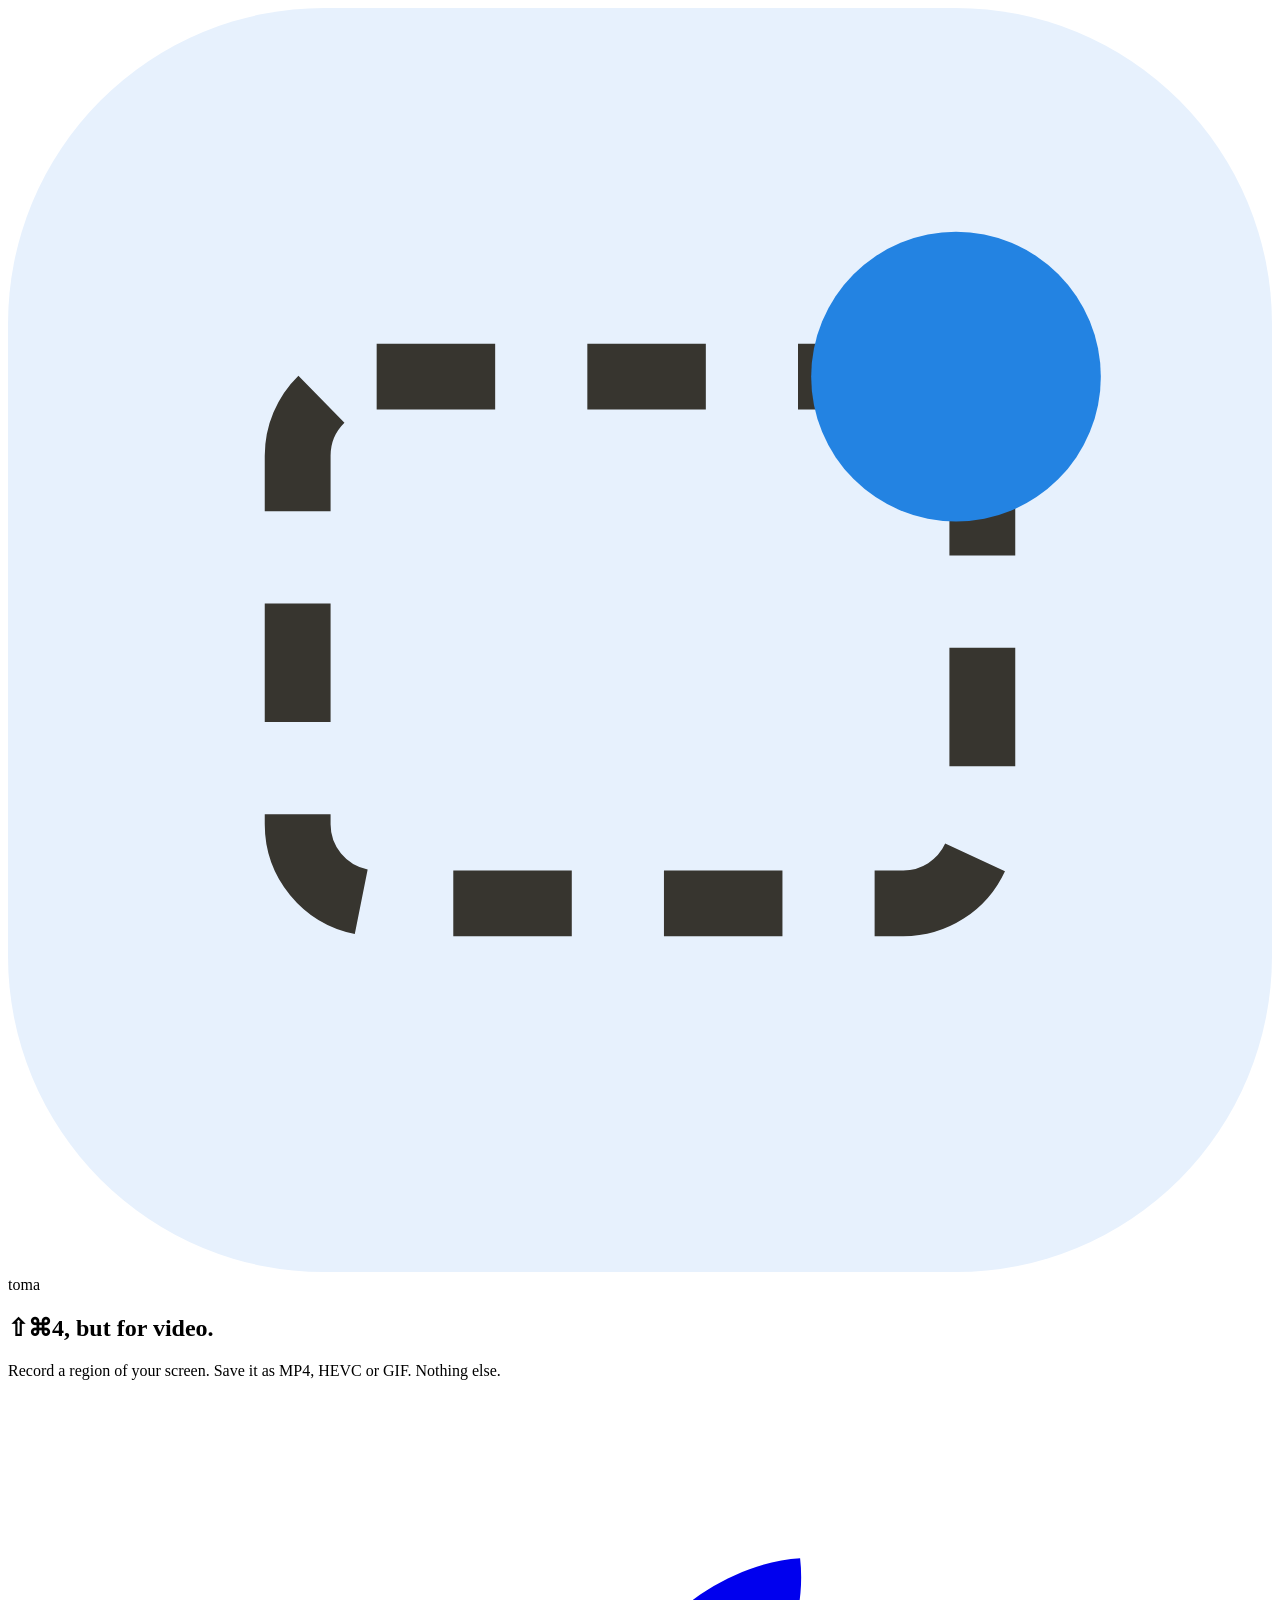
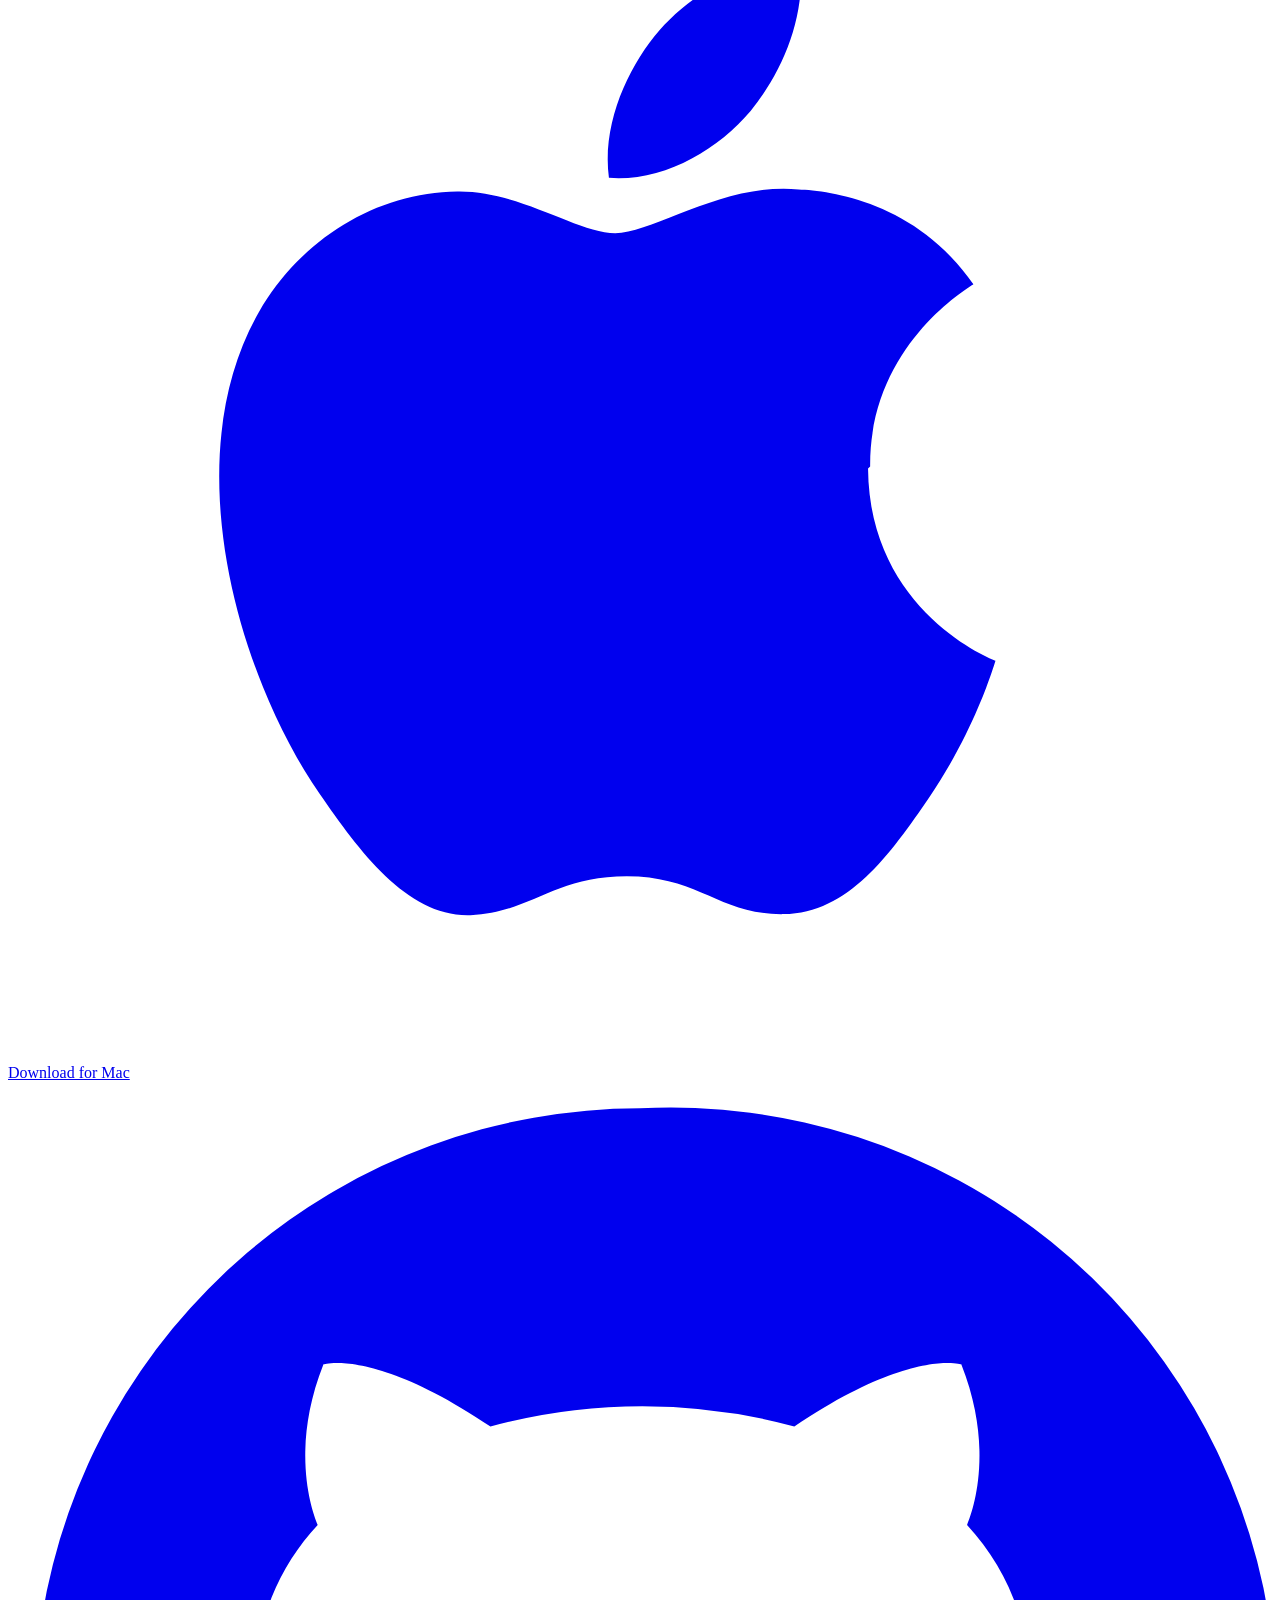
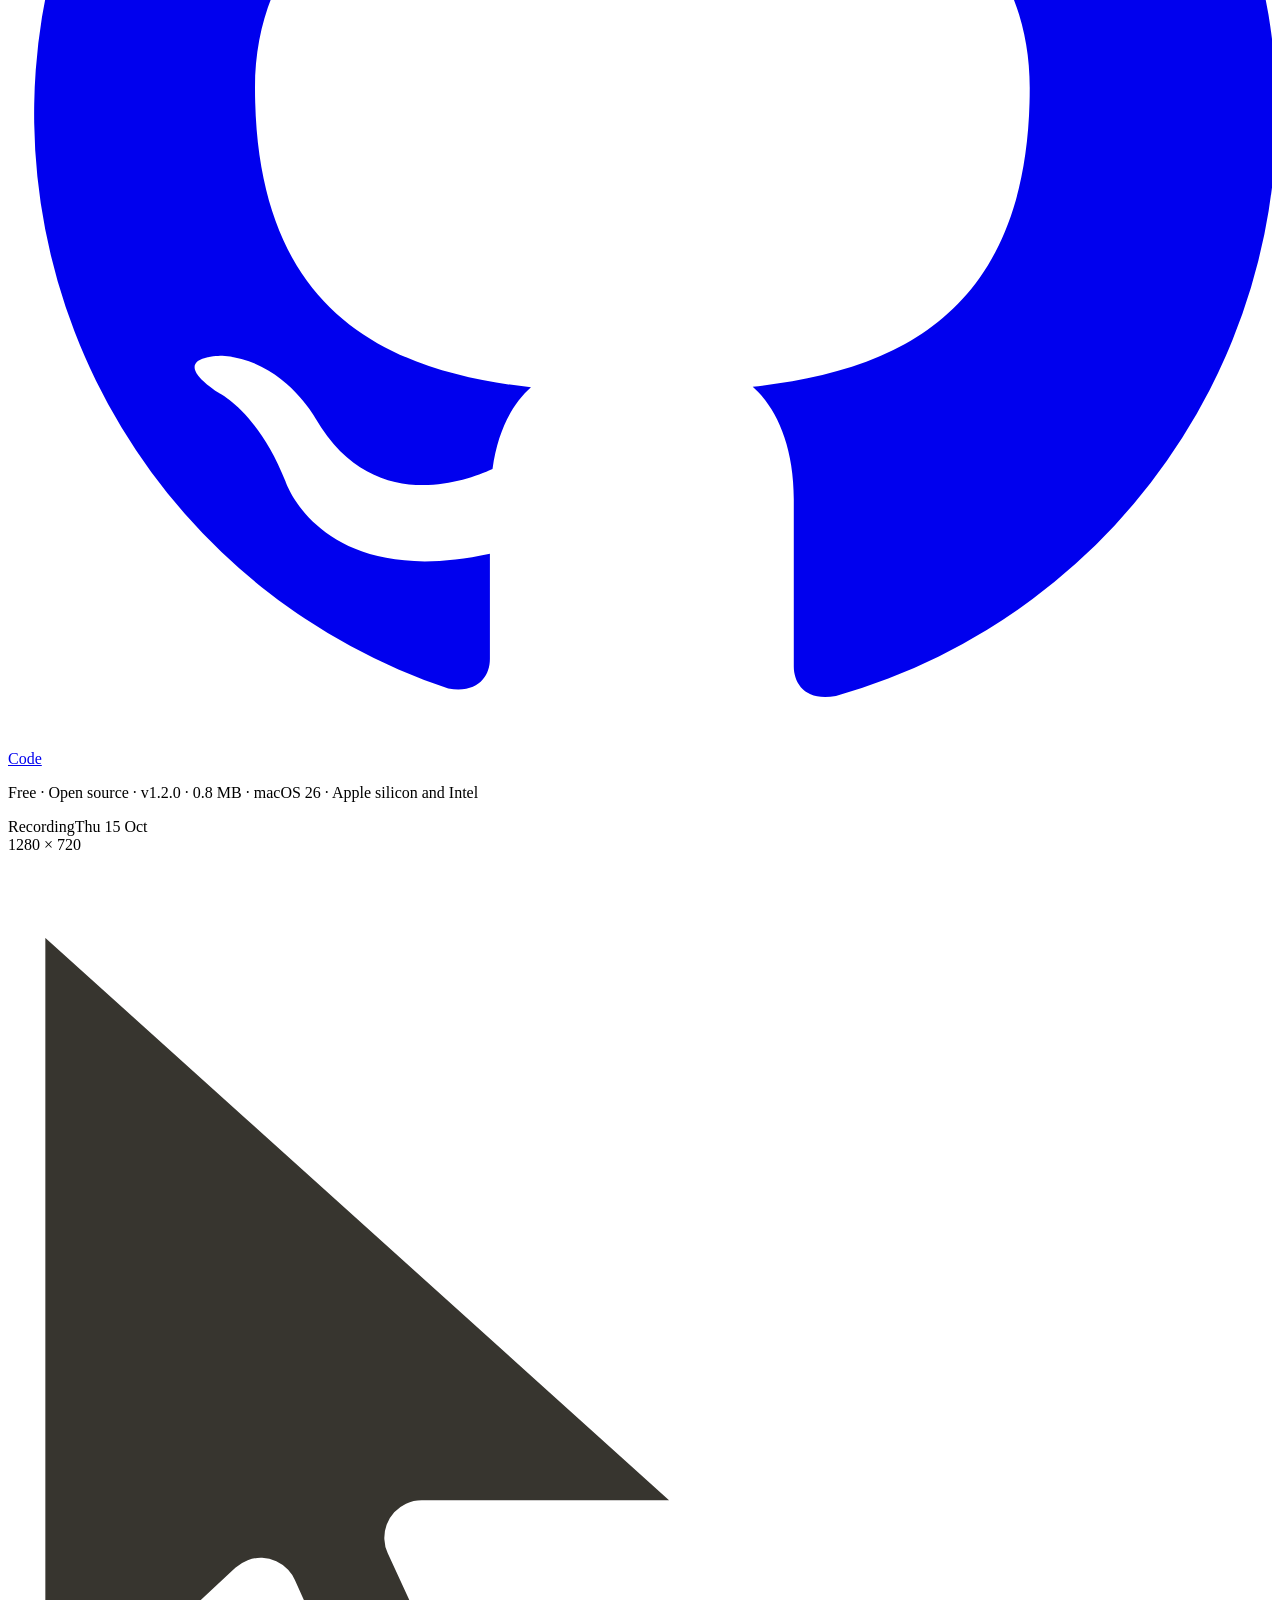
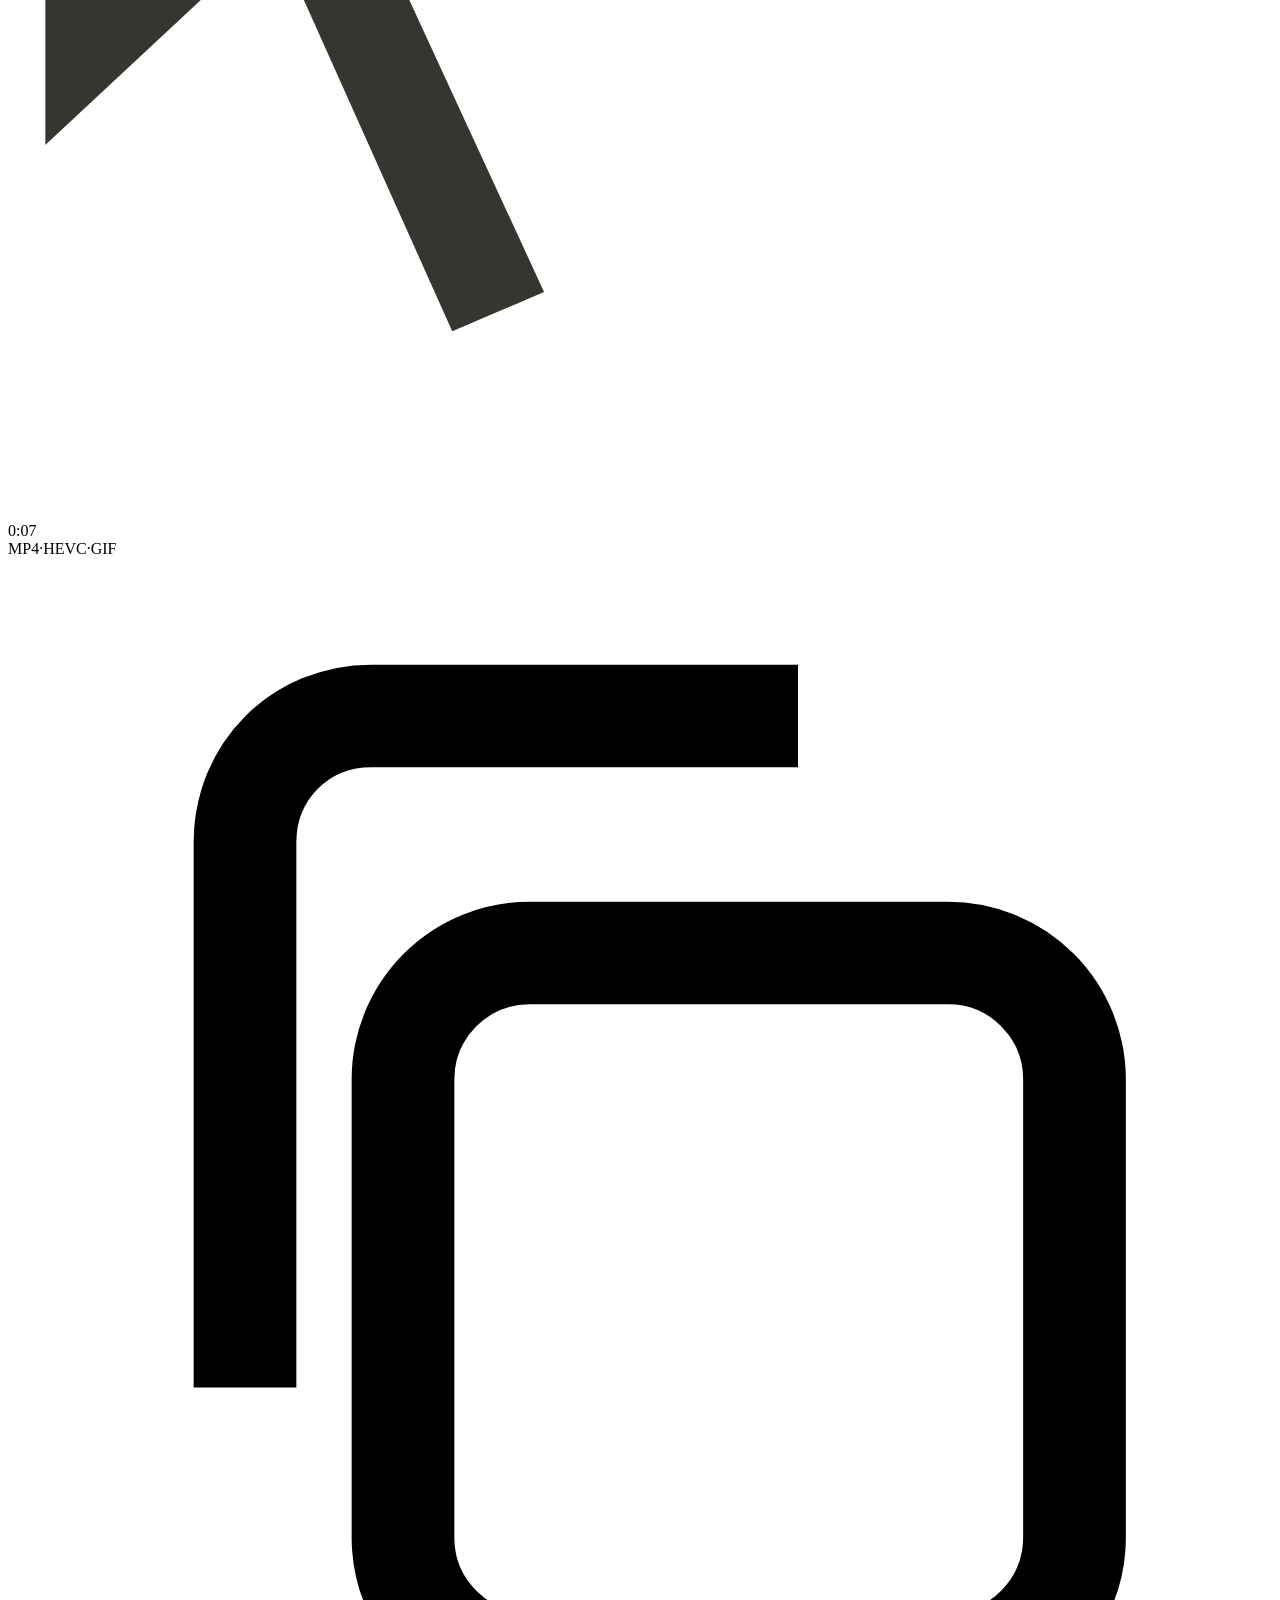
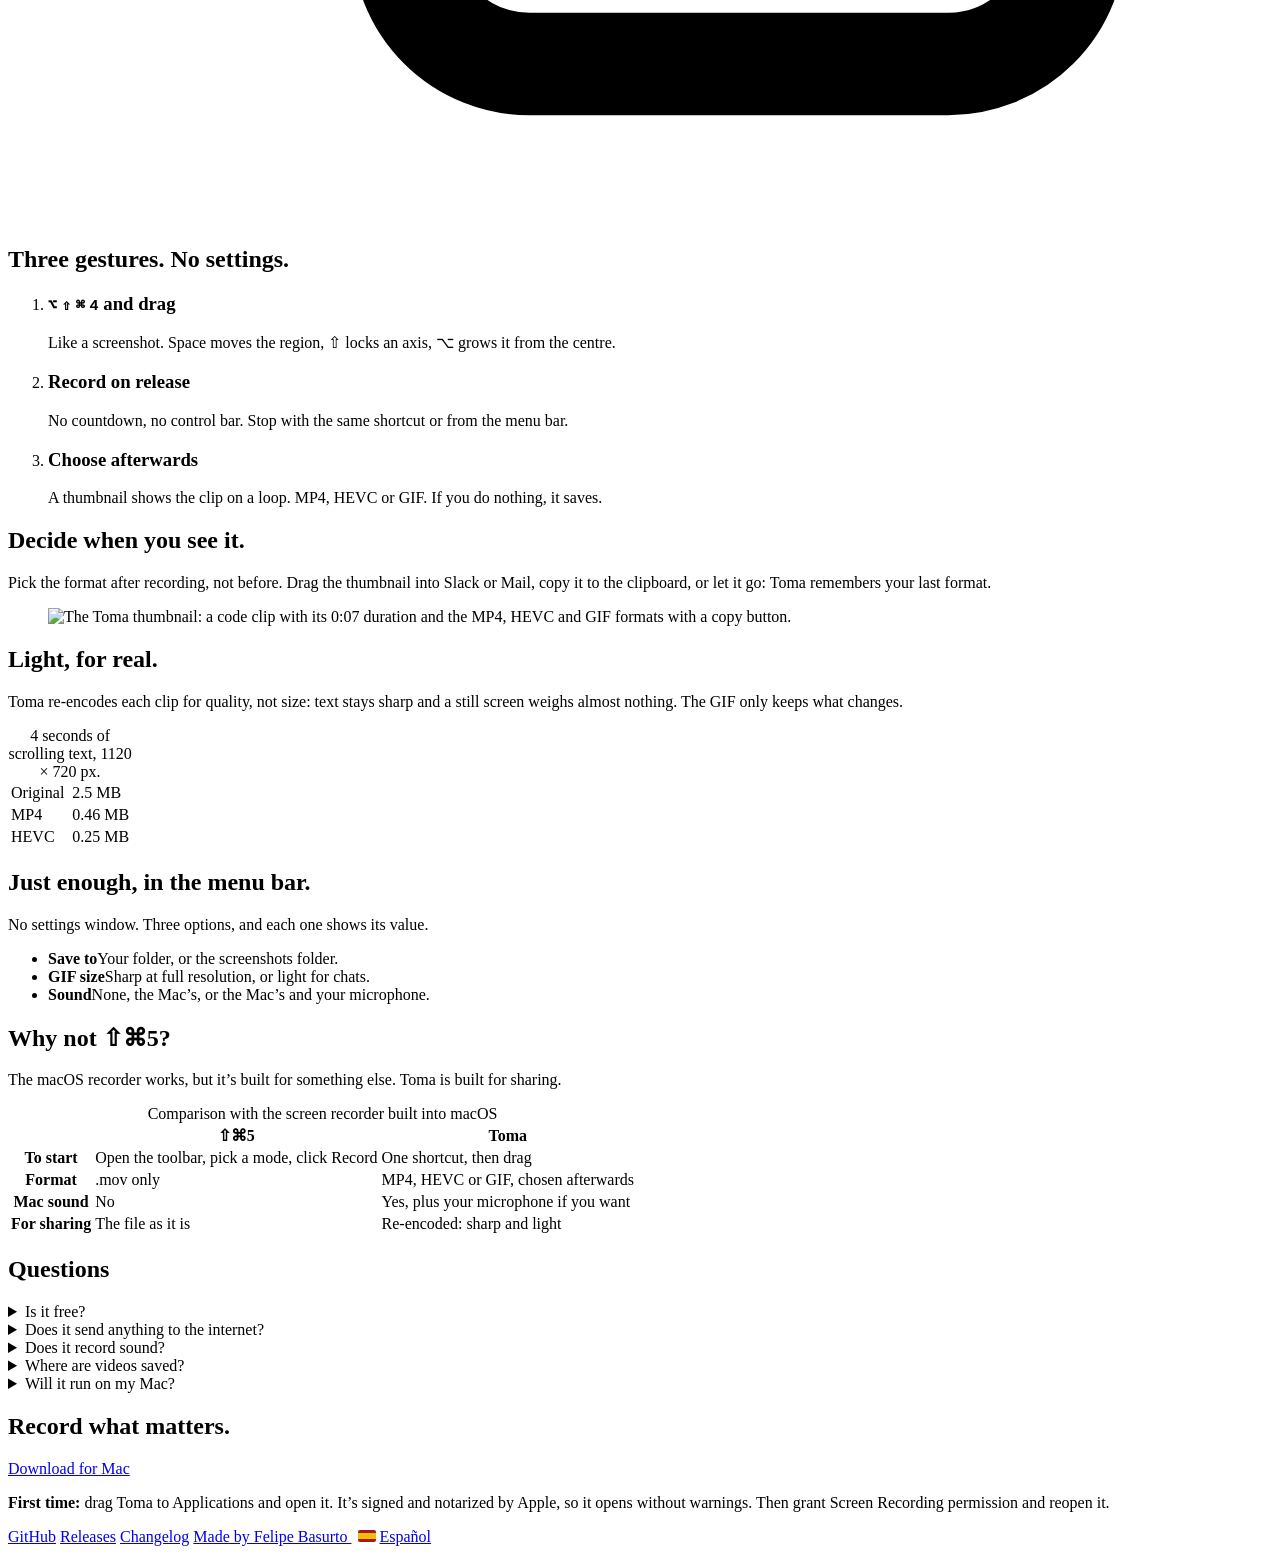
==== landing/en/index.html @ 368b7bf4 "Landing: robots.txt, sitemap, llms.txt and noindex on pages.dev robots.txt allows every crawler and " ====
<!doctype html>
<html lang="en">
<head>
<meta charset="utf-8">
<meta name="viewport" content="width=device-width, initial-scale=1, viewport-fit=cover">
<meta name="color-scheme" content="light dark">
<title>Toma — ⇧⌘4, but for video</title>
<meta name="description" content="Record a region of your Mac screen and save it as MP4, HEVC or GIF. Free and open source.">
<link rel="canonical" href="https://toma.felipebasurto.com/en/">
<link rel="alternate" hreflang="en" href="https://toma.felipebasurto.com/en/">
<link rel="alternate" hreflang="es" href="https://toma.felipebasurto.com/es/">
<link rel="alternate" hreflang="x-default" href="https://toma.felipebasurto.com/">

<meta property="og:type" content="website">
<meta property="og:site_name" content="Toma">
<meta property="og:locale" content="en_US">
<meta property="og:locale:alternate" content="es_ES">
<meta property="og:url" content="https://toma.felipebasurto.com/en/">
<meta property="og:title" content="Toma — ⇧⌘4, but for video">
<meta property="og:description" content="Record a region of your Mac screen and save it as MP4, HEVC or GIF.">
<meta property="og:image" content="https://toma.felipebasurto.com/og-en.png">
<meta property="og:image:width" content="1200">
<meta property="og:image:height" content="630">
<meta property="og:image:alt" content="Toma: ⇧⌘4, but for video. Record a region of your Mac screen.">

<meta name="twitter:card" content="summary_large_image">
<meta name="twitter:title" content="Toma — ⇧⌘4, but for video">
<meta name="twitter:description" content="Record a region of your Mac screen and save it as MP4, HEVC or GIF.">
<meta name="twitter:image" content="https://toma.felipebasurto.com/og-en.png">

<link rel="icon" href="/favicon.svg" type="image/svg+xml">
<link rel="icon" href="/favicon-32.png" type="image/png" sizes="32x32">
<link rel="icon" href="/favicon.ico" sizes="48x48">
<link rel="apple-touch-icon" href="/apple-touch-icon.png">
<link rel="preconnect" href="https://fonts.googleapis.com">
<link rel="preconnect" href="https://fonts.gstatic.com" crossorigin>
<link rel="stylesheet" href="https://fonts.googleapis.com/css2?family=Montserrat:wght@700;800&family=Inter:wght@400;500;600&display=swap">
<link rel="stylesheet" href="/styles.css">
<script>document.documentElement.className='js'</script>
<script type="application/ld+json">
[
 {
  "@context": "https://schema.org",
  "@type": "SoftwareApplication",
  "name": "Toma",
  "url": "https://toma.felipebasurto.com/en/",
  "description": "Record a region of your Mac screen and save it as MP4, HEVC or GIF.",
  "applicationCategory": "MultimediaApplication",
  "operatingSystem": "macOS 26",
  "softwareVersion": "1.2.0",
  "fileSize": "0.8 MB",
  "downloadUrl": "https://github.com/felipebasurto/toma/releases/latest/download/Toma.dmg",
  "license": "https://opensource.org/licenses/MIT",
 "screenshot": "https://toma.felipebasurto.com/tarjeta.png",
 "sameAs": ["https://github.com/felipebasurto/toma"],
  "offers": {
   "@type": "Offer",
   "price": "0",
   "priceCurrency": "USD"
  },
  "author": {
   "@type": "Person",
   "name": "Felipe Basurto",
   "url": "https://felipebasurto.com"
  },
  "inLanguage": "en"
 },
 {
  "@context": "https://schema.org",
  "@type": "FAQPage",
  "inLanguage": "en",
  "mainEntity": [
   {
    "@type": "Question",
    "name": "Is it free?",
    "acceptedAnswer": {
     "@type": "Answer",
     "text": "Yes. It’s open source under the MIT licence, with no account, no subscription and no paid tier."
    }
   },
   {
    "@type": "Question",
    "name": "Does it send anything to the internet?",
    "acceptedAnswer": {
     "@type": "Answer",
     "text": "No. Everything happens on your Mac: Toma never connects to the internet and has no analytics. Clipboard copies are deleted after a day."
    }
   },
   {
    "@type": "Question",
    "name": "Does it record sound?",
    "acceptedAnswer": {
     "@type": "Answer",
     "text": "If you want. In the menu bar you choose no sound, the Mac’s sound, or the Mac’s sound and your microphone."
    }
   },
   {
    "@type": "Question",
    "name": "Where are videos saved?",
    "acceptedAnswer": {
     "@type": "Answer",
     "text": "By default, in the same folder as your screenshots. You can pick another one from the menu bar."
    }
   },
   {
    "@type": "Question",
    "name": "Will it run on my Mac?",
    "acceptedAnswer": {
     "@type": "Answer",
     "text": "You need macOS 26 or later. It’s universal, running on Apple silicon and Intel, and weighs less than 1 MB."
    }
   }
  ]
 }
]
</script>
</head>
<body>

<main class="wrap">

  <section class="hero">
    <div class="lockup">
      <svg viewBox="0 0 48 48" aria-hidden="true" focusable="false">
        <rect width="48" height="48" rx="12" fill="#E7F1FD"/>
        <rect x="11" y="14" width="26" height="20" rx="3" fill="none" stroke="#37352F" stroke-width="2.5" stroke-dasharray="4.5 3.5"/>
        <circle cx="36" cy="14" r="5.5" fill="#2383E2"/>
      </svg>
      <span class="name">toma</span>
    </div>

    <h1><span class="keys">⇧⌘4</span>, but for video.</h1>
    <p class="lede">Record a region of your screen. Save it as MP4, HEVC or GIF. Nothing else.</p>

    <div class="actions">
      <a class="btn primary" href="/download?lang=en&amp;from=hero">
        <svg viewBox="0 0 24 24" fill="currentColor" aria-hidden="true" focusable="false"><path d="M16.37 12.73c-.02-2.3 1.88-3.4 1.96-3.46-1.07-1.56-2.73-1.78-3.32-1.8-1.41-.14-2.76.83-3.48.83-.72 0-1.82-.81-3-.79-1.54.02-2.96.9-3.76 2.28-1.6 2.78-.41 6.9 1.15 9.16.76 1.1 1.67 2.34 2.86 2.3 1.15-.05 1.58-.74 2.97-.74 1.38 0 1.77.74 2.98.72 1.23-.02 2.01-1.12 2.77-2.23.87-1.28 1.23-2.52 1.25-2.58-.03-.01-2.4-.92-2.42-3.65zM14.1 5.98c.63-.77 1.06-1.83.94-2.9-.91.04-2.02.61-2.67 1.37-.58.67-1.1 1.76-.96 2.8 1.02.08 2.06-.52 2.69-1.27z"/></svg>
        Download for Mac
      </a>
      <a class="btn secondary" href="https://github.com/felipebasurto/toma">
        <svg viewBox="0 0 24 24" fill="currentColor" aria-hidden="true" focusable="false"><path d="M12 .5a11.5 11.5 0 0 0-3.64 22.41c.58.1.79-.25.79-.56v-2c-3.2.7-3.88-1.37-3.88-1.37-.52-1.33-1.28-1.69-1.28-1.69-1.05-.71.08-.7.08-.7 1.16.08 1.77 1.19 1.77 1.19 1.03 1.77 2.7 1.26 3.36.96.1-.75.4-1.26.73-1.55-2.55-.29-5.24-1.28-5.24-5.69 0-1.26.45-2.29 1.19-3.09-.12-.29-.52-1.46.11-3.05 0 0 .97-.31 3.17 1.18a11 11 0 0 1 5.77 0c2.2-1.49 3.17-1.18 3.17-1.18.63 1.59.23 2.76.11 3.05.74.8 1.19 1.83 1.19 3.09 0 4.42-2.7 5.39-5.26 5.68.41.36.78 1.06.78 2.14v3.17c0 .31.21.67.8.56A11.5 11.5 0 0 0 12 .5z"/></svg>
        Code
        <span class="stars" data-stars hidden><span aria-hidden="true">★</span> <span data-count></span><span class="sr"> stars on GitHub</span></span>
      </a>
    </div>
    <p class="meta">Free · Open source · <span data-version>v1.2.0</span> · <span data-size>0.8 MB</span> · macOS 26 · Apple silicon and Intel</p>

    <div class="stage" aria-label="Animation: a region is drawn and recorded, then a thumbnail appears with MP4, HEVC and GIF" role="img">
      <div class="bar"><span class="timer">Recording</span><span>Thu 15 Oct</span></div>
      <div class="doc"><i></i><i></i><i></i><i></i><i></i><i></i></div>
      <div class="chart"><b style="height:38%"></b><b style="height:62%"></b><b style="height:48%"></b><b style="height:92%"></b><b style="height:70%"></b></div>
      <div class="region"><span class="size">1280 × 720</span></div>
      <div class="pointer" aria-hidden="true">
        <svg viewBox="0 0 22 22"><path d="M0 0L0 17L4.4 12.9L7.4 19.6L10.2 18.4L7.2 11.9L13.2 11.9Z" fill="#37352F" stroke="#fff" stroke-width="1.3" stroke-linejoin="round"/></svg>
      </div>
      <div class="card">
        <div class="thumb"><b style="height:38%"></b><b style="height:62%"></b><b style="height:48%"></b><b style="height:92%"></b><b style="height:70%"></b><span class="dur">0:07</span></div>
        <div class="formats"><span class="on">MP4</span><span class="dot">·</span><span>HEVC</span><span class="dot">·</span><span>GIF</span>
          <svg viewBox="0 0 16 16" fill="none" stroke="currentColor" stroke-width="1.3" aria-hidden="true" focusable="false"><rect x="5" y="5" width="8.5" height="9" rx="1.6"/><path d="M3 10.5V3.6C3 2.7 3.7 2 4.6 2H10"/></svg>
        </div>
      </div>
    </div>
  </section>

  <section class="how reveal" id="how">
    <h2>Three gestures. No settings.</h2>
    <ol class="steps">
      <li>
        <h3><kbd>⌥</kbd> <kbd>⇧</kbd> <kbd>⌘</kbd> <kbd>4</kbd> and drag</h3>
        <p>Like a screenshot. Space moves the region, ⇧ locks an axis, ⌥ grows it from the centre.</p>
      </li>
      <li>
        <h3>Record on release</h3>
        <p>No countdown, no control bar. Stop with the same shortcut or from the menu bar.</p>
      </li>
      <li>
        <h3>Choose afterwards</h3>
        <p>A thumbnail shows the clip on a loop. MP4, HEVC or GIF. If you do nothing, it saves.</p>
      </li>
    </ol>
  </section>

  <section class="block reveal">
    <div>
      <h2>Decide when you see it.</h2>
      <p>Pick the format after recording, not before. Drag the thumbnail into Slack or Mail, copy it to the clipboard, or let it go: Toma remembers your last format.</p>
    </div>
    <figure class="shot">
      <img src="/tarjeta.png" width="504" height="386" alt="The Toma thumbnail: a code clip with its 0:07 duration and the MP4, HEVC and GIF formats with a copy button.">
    </figure>
  </section>

  <section class="block reveal">
    <div>
      <h2>Light, for real.</h2>
      <p>Toma re-encodes each clip for quality, not size: text stays sharp and a still screen weighs almost nothing. The GIF only keeps what changes.</p>
    </div>
    <table class="weights">
      <tbody>
        <tr><td>Original</td><td><span class="meter base" style="width:100%"></span></td><td>2.5 MB</td></tr>
        <tr><td>MP4</td><td><span class="meter" style="width:18%"></span></td><td>0.46 MB</td></tr>
        <tr><td>HEVC</td><td><span class="meter" style="width:9.6%"></span></td><td>0.25 MB</td></tr>
      </tbody>
      <caption>4 seconds of scrolling text, 1120 × 720 px.</caption>
    </table>
  </section>

  <section class="block reveal">
    <div>
      <h2>Just enough, in the menu bar.</h2>
      <p>No settings window. Three options, and each one shows its value.</p>
    </div>
    <ul class="options">
      <li><b>Save to</b><span>Your folder, or the screenshots folder.</span></li>
      <li><b>GIF size</b><span>Sharp at full resolution, or light for chats.</span></li>
      <li><b>Sound</b><span>None, the Mac’s, or the Mac’s and your microphone.</span></li>
    </ul>
  </section>

  <section class="block reveal">
    <div>
      <h2>Why not ⇧⌘5?</h2>
      <p>The macOS recorder works, but it’s built for something else. Toma is built for sharing.</p>
    </div>
    <table class="compare">
      <caption>Comparison with the screen recorder built into macOS</caption>
      <thead><tr><td></td><th scope="col">⇧⌘5</th><th scope="col">Toma</th></tr></thead>
      <tbody>
        <tr><th scope="row">To start</th><td>Open the toolbar, pick a mode, click Record</td><td>One shortcut, then drag</td></tr>
        <tr><th scope="row">Format</th><td>.mov only</td><td>MP4, HEVC or GIF, chosen afterwards</td></tr>
        <tr><th scope="row">Mac sound</th><td>No</td><td>Yes, plus your microphone if you want</td></tr>
        <tr><th scope="row">For sharing</th><td>The file as it is</td><td>Re-encoded: sharp and light</td></tr>
      </tbody>
    </table>
  </section>

  <section class="faq reveal" id="faq">
    <h2>Questions</h2>
    <div class="qa">
      <details>
        <summary>Is it free?</summary>
        <p>Yes. It’s open source under the MIT licence, with no account, no subscription and no paid tier.</p>
      </details>
      <details>
        <summary>Does it send anything to the internet?</summary>
        <p>No. Everything happens on your Mac: Toma never connects to the internet and has no analytics. Clipboard copies are deleted after a day.</p>
      </details>
      <details>
        <summary>Does it record sound?</summary>
        <p>If you want. In the menu bar you choose no sound, the Mac’s sound, or the Mac’s sound and your microphone.</p>
      </details>
      <details>
        <summary>Where are videos saved?</summary>
        <p>By default, in the same folder as your screenshots. You can pick another one from the menu bar.</p>
      </details>
      <details>
        <summary>Will it run on my Mac?</summary>
        <p>You need macOS 26 or later. It’s universal, running on Apple silicon and Intel, and weighs less than 1 MB.</p>
      </details>
    </div>
  </section>

  <section class="close reveal">
    <h2>Record what matters.</h2>
    <div class="actions">
      <a class="btn primary" href="/download?lang=en&amp;from=close">Download for Mac</a>
    </div>
    <p class="note"><b>First time:</b> drag Toma to Applications and open it. It’s signed and notarized by Apple, so it opens without warnings. Then grant Screen Recording permission and reopen it.</p>
  </section>

</main>

<footer class="wrap">
  <nav class="foot" aria-label="Links">
    <a href="https://github.com/felipebasurto/toma">GitHub</a>
    <a href="https://github.com/felipebasurto/toma/releases">Releases</a>
    <a href="https://github.com/felipebasurto/toma/blob/main/CHANGELOG.md">Changelog</a>
    <a href="https://felipebasurto.com">Made by Felipe Basurto <svg role="img" aria-label="Spain" width="18" height="12" viewBox="0 0 3 2" style="margin-left:6px;border-radius:2px"><rect width="3" height="2" fill="#aa151b"/><rect y=".5" width="3" height="1" fill="#f1bf00"/></svg></a>
    <a href="/es/" hreflang="es" lang="es">Español</a>
  </nav>
</footer>

<script>
(function () {
  var items = document.querySelectorAll('.reveal');
  if (!('IntersectionObserver' in window)) {
    for (var i = 0; i < items.length; i++) items[i].classList.add('in');
    return;
  }
  var io = new IntersectionObserver(function (entries) {
    entries.forEach(function (e) {
      if (!e.isIntersecting) return;
      e.target.classList.add('in');
      io.unobserve(e.target);
    });
  }, { threshold: 0.15 });
  for (var j = 0; j < items.length; j++) io.observe(items[j]);
})();
</script>
<script>
(function () {
  var repo = 'https://api.github.com/repos/felipebasurto/toma';
  function get(url) { return fetch(url).then(function (r) { if (!r.ok) throw r; return r.json(); }); }
  get(repo + '/releases/latest').then(function (rel) {
    var dmg = (rel.assets || []).filter(function (a) { return a.name === 'Toma.dmg'; })[0];
    document.querySelectorAll('[data-version]').forEach(function (el) { el.textContent = rel.tag_name; });
    if (dmg) document.querySelectorAll('[data-size]').forEach(function (el) {
      el.textContent = (dmg.size / 1e6).toLocaleString('en', { maximumFractionDigits: 1 }) + ' MB';
    });
  }).catch(function () {});
  // Hidden until the count says something; "★ 0" would argue against downloading.
  get(repo).then(function (r) {
    if (r.stargazers_count < 10) return;
    document.querySelectorAll('[data-stars]').forEach(function (el) {
      el.querySelector('[data-count]').textContent = r.stargazers_count.toLocaleString('en');
      el.hidden = false;
    });
  }).catch(function () {});
})();
</script>
<script defer src="https://static.cloudflareinsights.com/beacon.min.js" data-cf-beacon='{"token": "5d165796903945e7b88d262434e278f4"}'></script>
</body>
</html>
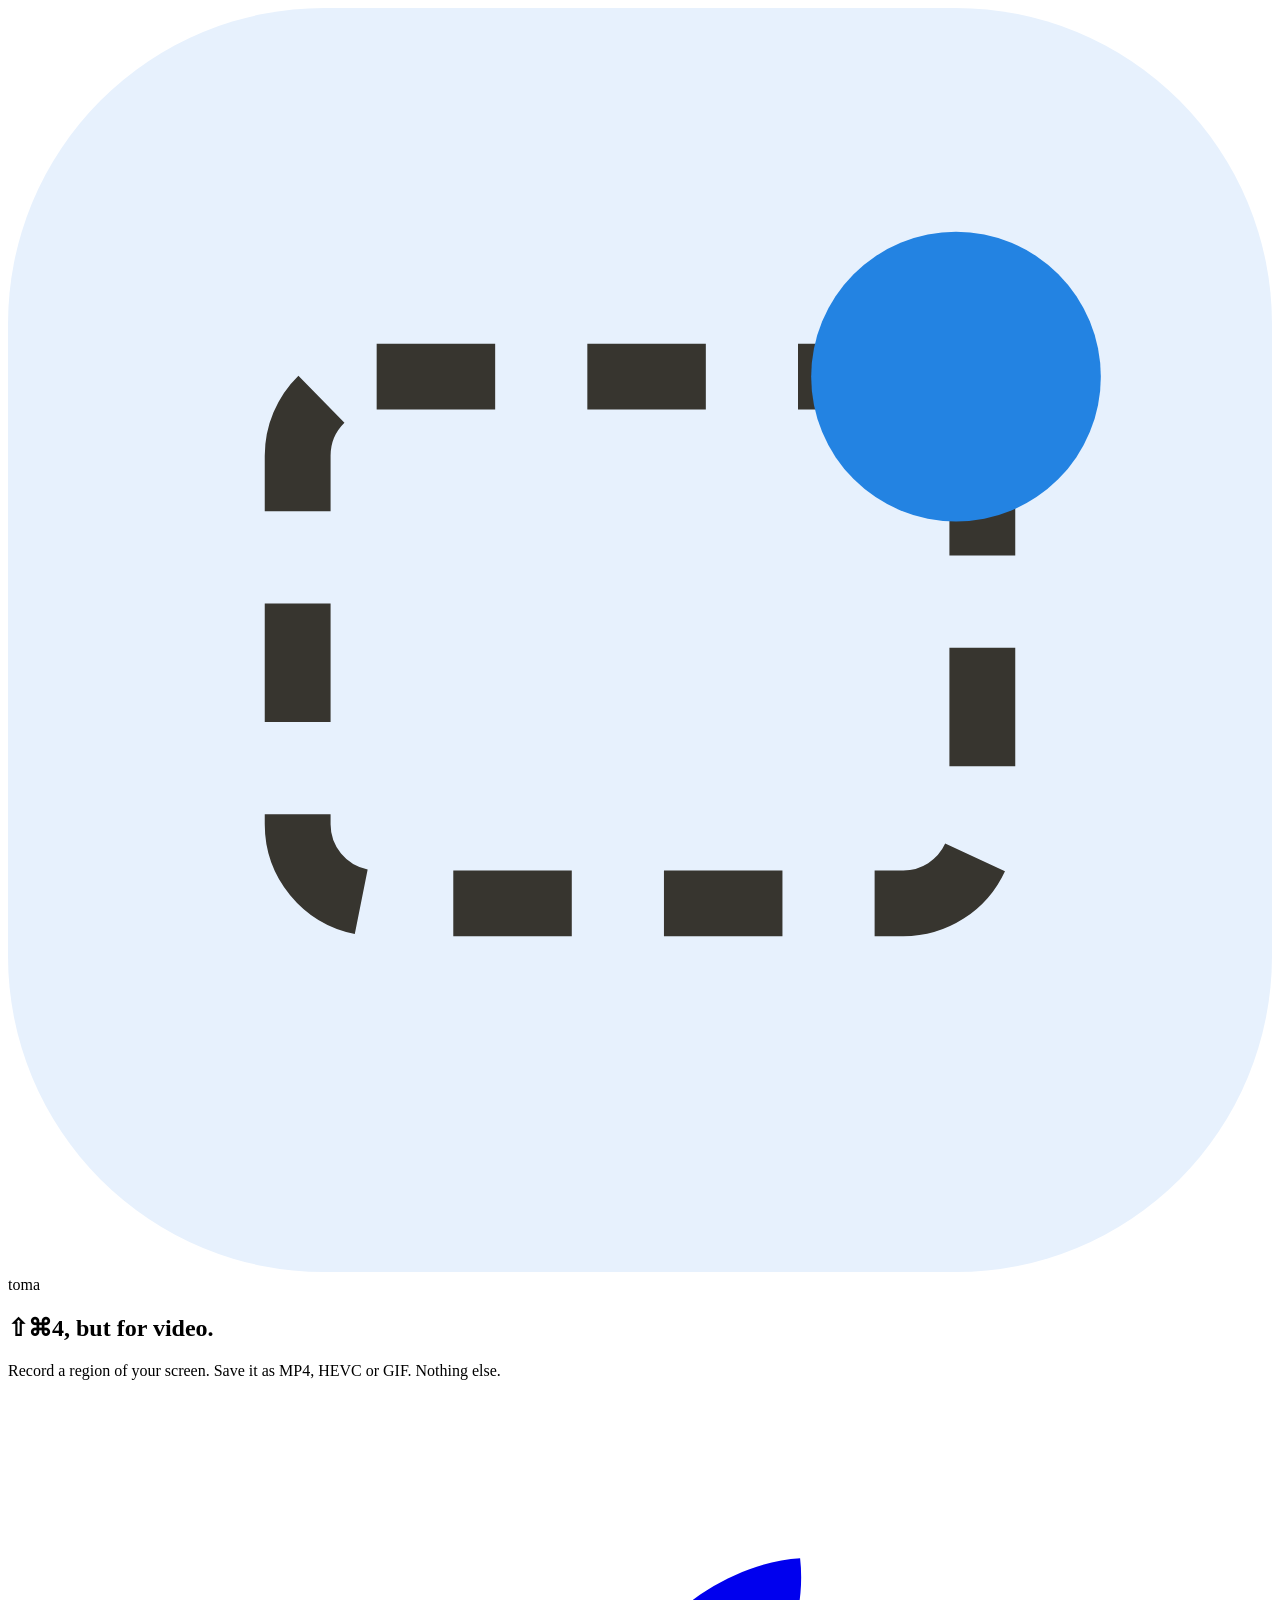
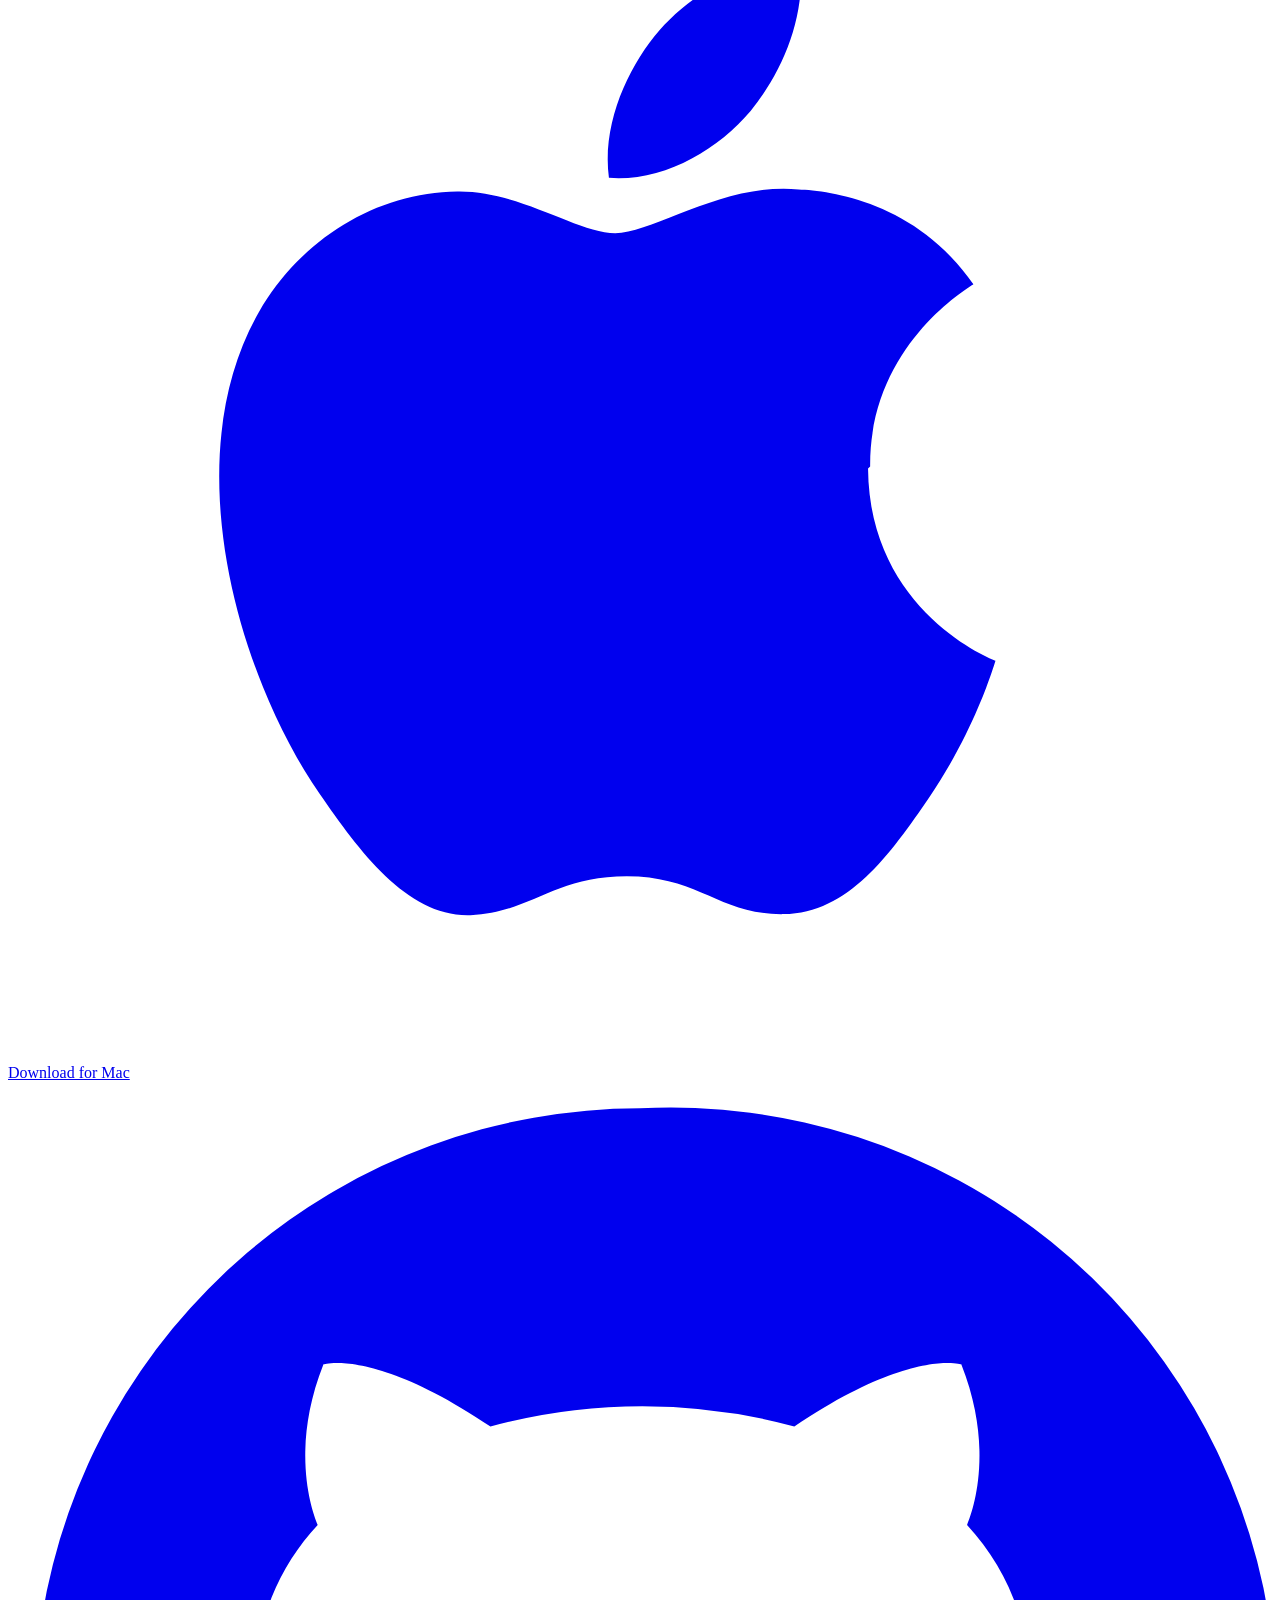
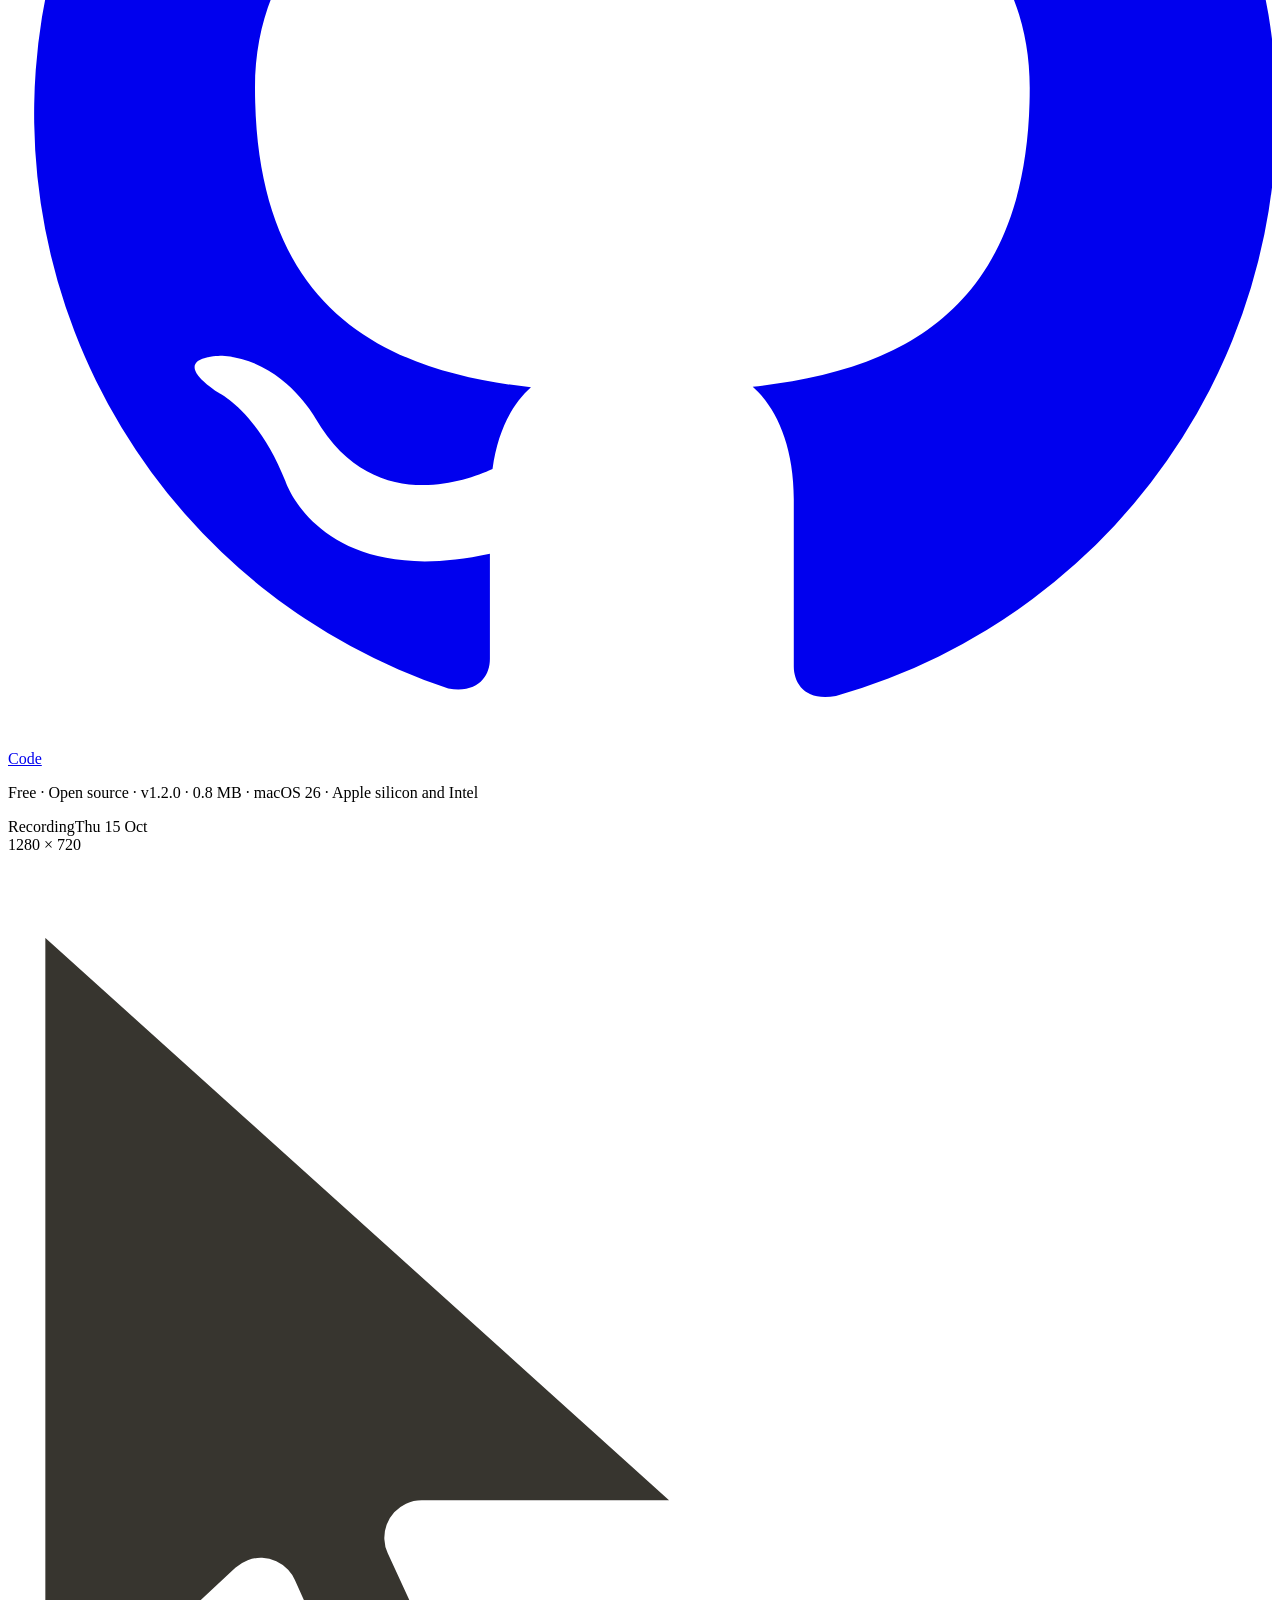
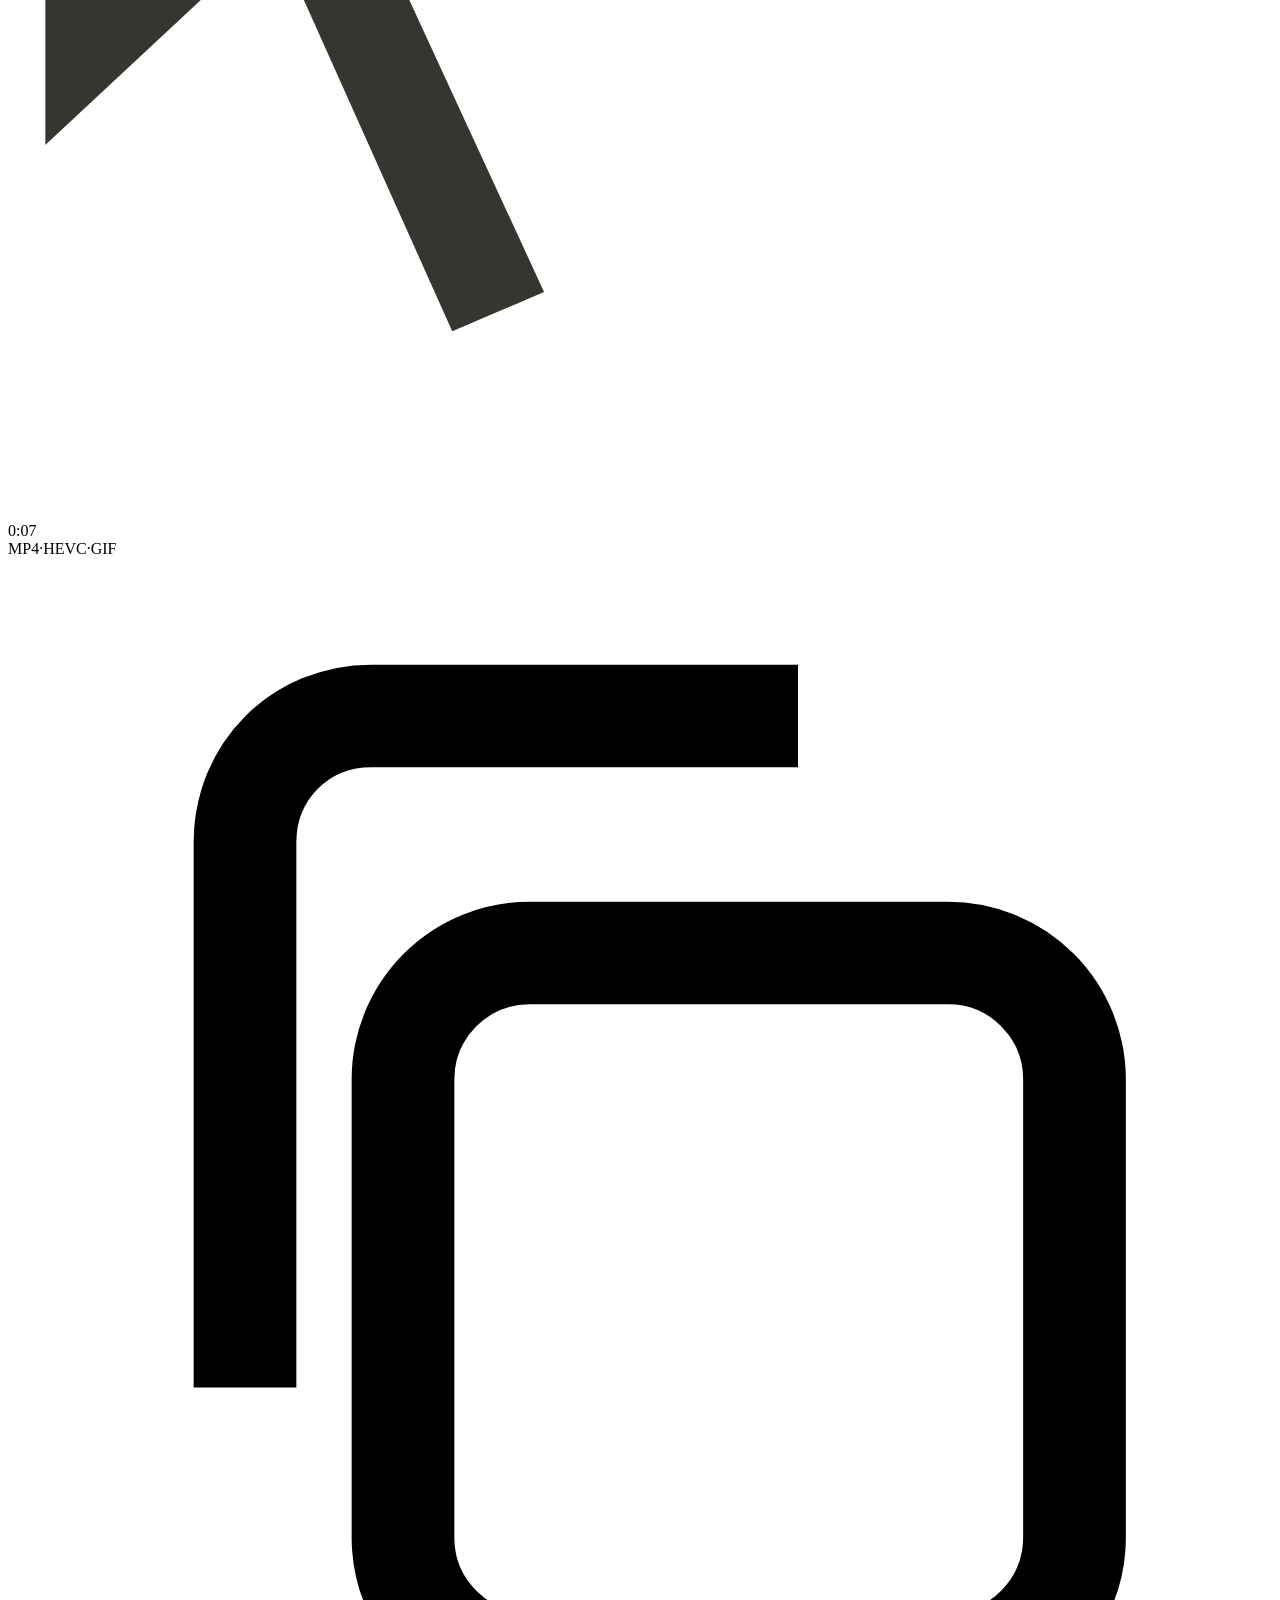
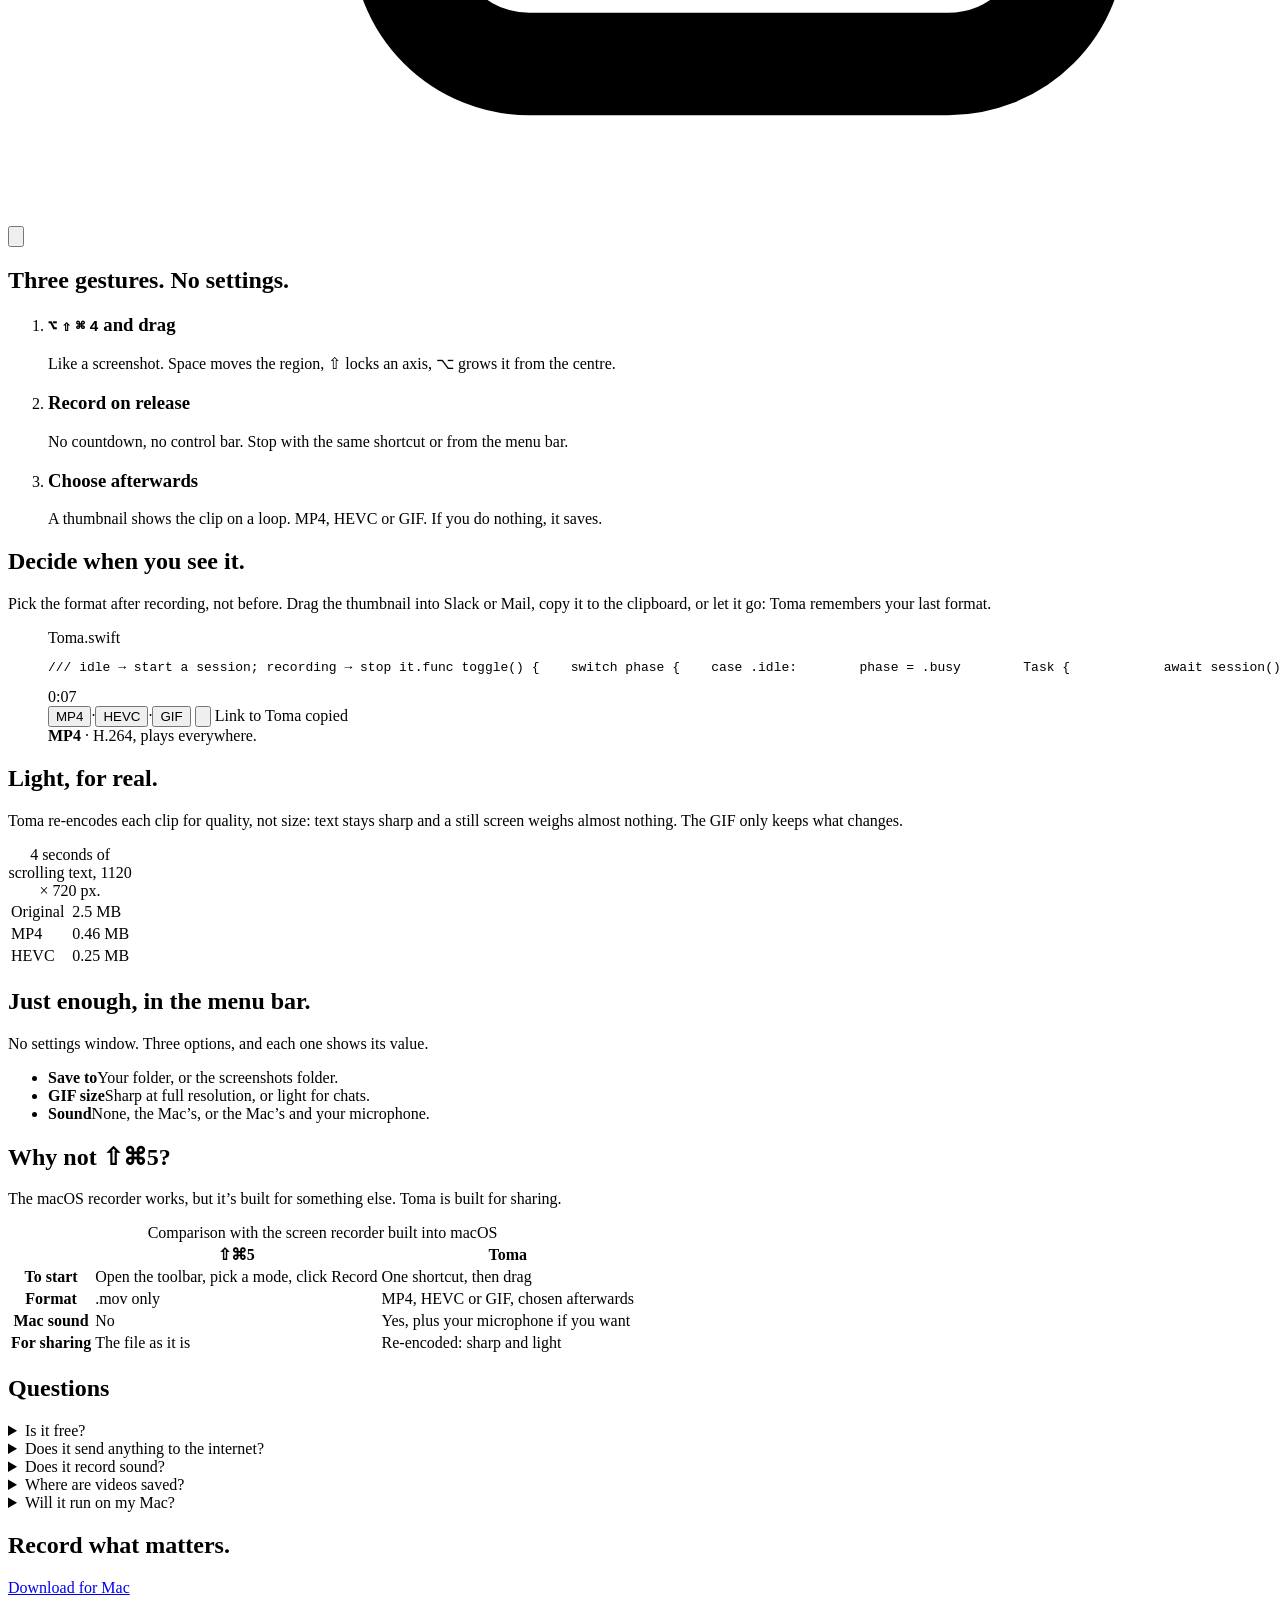
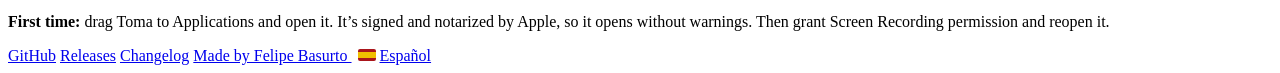
==== commit 9aef1211: "Landing: live result card, theme switch, steadier pills - The result card is HTML instead of a scree" ====
--- a/landing/en/index.html
+++ b/landing/en/index.html
@@ -35,8 +35,8 @@
 <link rel="preconnect" href="https://fonts.googleapis.com">
 <link rel="preconnect" href="https://fonts.gstatic.com" crossorigin>
 <link rel="stylesheet" href="https://fonts.googleapis.com/css2?family=Montserrat:wght@700;800&family=Inter:wght@400;500;600&display=swap">
-<link rel="stylesheet" href="/styles.css">
-<script>document.documentElement.className='js'</script>
+<link rel="stylesheet" href="/styles.css?v=d5dbfdbd">
+<script>document.documentElement.className='js';(function(){var t;try{t=localStorage.getItem('theme')}catch(e){}if(t!=='light'&&t!=='dark')t=matchMedia('(prefers-color-scheme: dark)').matches?'dark':'light';document.documentElement.setAttribute('data-theme',t)})()</script>
 <script type="application/ld+json">
 [
  {
@@ -160,6 +160,7 @@
         </div>
       </div>
     </div>
+    <button class="theme" type="button" data-theme-toggle data-to-dark="Switch to dark mode" data-to-light="Switch to light mode" aria-label="Switch to dark mode"><svg class="sun" viewBox="0 0 24 24" fill="none" stroke="currentColor" stroke-width="1.8" stroke-linecap="round" aria-hidden="true" focusable="false"><circle cx="12" cy="12" r="4.2"/><path d="M12 2.5v2.2M12 19.3v2.2M2.5 12h2.2M19.3 12h2.2M5.3 5.3l1.6 1.6M17.1 17.1l1.6 1.6M5.3 18.7l1.6-1.6M17.1 6.9l1.6-1.6"/></svg><svg class="moon" viewBox="0 0 24 24" fill="none" stroke="currentColor" stroke-width="1.8" stroke-linejoin="round" aria-hidden="true" focusable="false"><path d="M20 14.5A8 8 0 0 1 9.5 4a8 8 0 1 0 10.5 10.5z"/></svg></button>
   </section>
 
   <section class="how reveal" id="how">
@@ -185,8 +186,18 @@
       <h2>Decide when you see it.</h2>
       <p>Pick the format after recording, not before. Drag the thumbnail into Slack or Mail, copy it to the clipboard, or let it go: Toma remembers your last format.</p>
     </div>
-    <figure class="shot">
-      <img src="/tarjeta.png" width="504" height="386" alt="The Toma thumbnail: a code clip with its 0:07 duration and the MP4, HEVC and GIF formats with a copy button.">
+    <figure class="clip" aria-label="The Toma thumbnail: pick the clip’s format" data-clip>
+      <div class="editor">
+        <div class="title"><i></i><i></i><i></i>Toma.swift</div>
+        <pre aria-hidden="true"><span class="l"><span class="c">/// idle → start a session; recording → stop it.</span></span><span class="l"><span class="k">func</span> <span class="f">toggle</span>() {</span><span class="l">    <span class="k">switch</span> phase {</span><span class="l">    <span class="k">case</span> .idle:</span><span class="l">        phase = .busy</span><span class="l">        <span class="t">Task</span> {</span><span class="l">            <span class="k">await</span> session()</span><span class="l">            phase = .idle</span><span class="l">            <span class="k">if</span> againAfterSaving {</span><span class="l">                againAfterSaving = <span class="b">false</span></span><span class="l">                toggle()</span></pre>
+        <span class="dur">0:07</span>
+      </div>
+      <div class="pick">
+        <button type="button" aria-pressed="true" data-format="mp4" data-caption="<b>MP4</b> · H.264, plays everywhere.">MP4</button><span class="dot" aria-hidden="true">·</span><button type="button" aria-pressed="false" data-format="hevc" data-caption="<b>HEVC</b> · Half the size, ideal on Apple devices and modern browsers.">HEVC</button><span class="dot" aria-hidden="true">·</span><button type="button" aria-pressed="false" data-format="gif" data-caption="<b>GIF</b> · No player needed, for READMEs, chats and docs.">GIF</button>
+        <button type="button" class="copy" aria-label="Copy" data-copy><svg viewBox="0 0 16 16" fill="none" stroke="currentColor" stroke-width="1.3" aria-hidden="true" focusable="false"><rect x="5" y="5" width="8.5" height="9" rx="1.6"/><path d="M3 10.5V3.6C3 2.7 3.7 2 4.6 2H10"/></svg></button>
+        <span class="copied" role="status" data-copied>Link to Toma copied</span>
+      </div>
+      <figcaption aria-live="polite" data-caption-out><b>MP4</b> · H.264, plays everywhere.</figcaption>
     </figure>
   </section>
 
@@ -318,6 +329,51 @@
   }).catch(function () {});
 })();
 </script>
+<script>
+(function () {
+  var root = document.documentElement;
+  var toggle = document.querySelector('[data-theme-toggle]');
+  function label() {
+    var dark = root.getAttribute('data-theme') === 'dark';
+    toggle.setAttribute('aria-label', toggle.getAttribute(dark ? 'data-to-light' : 'data-to-dark'));
+  }
+  label();
+  toggle.addEventListener('click', function () {
+    var next = root.getAttribute('data-theme') === 'dark' ? 'light' : 'dark';
+    root.setAttribute('data-theme', next);
+    try { localStorage.setItem('theme', next); } catch (e) {}
+    label();
+  });
+  // Follow the system until the visitor picks a theme.
+  matchMedia('(prefers-color-scheme: dark)').addEventListener('change', function (e) {
+    var saved; try { saved = localStorage.getItem('theme'); } catch (err) {}
+    if (saved) return;
+    root.setAttribute('data-theme', e.matches ? 'dark' : 'light');
+    label();
+  });
+
+  var clip = document.querySelector('[data-clip]');
+  var out = clip.querySelector('[data-caption-out]');
+  var formats = clip.querySelectorAll('[data-format]');
+  formats.forEach(function (b) {
+    b.addEventListener('click', function () {
+      formats.forEach(function (o) { o.setAttribute('aria-pressed', String(o === b)); });
+      out.innerHTML = b.getAttribute('data-caption');
+    });
+  });
+  var tip = clip.querySelector('[data-copied]');
+  var timer;
+  clip.querySelector('[data-copy]').addEventListener('click', function () {
+    var done = function () {
+      tip.classList.add('on');
+      clearTimeout(timer);
+      timer = setTimeout(function () { tip.classList.remove('on'); }, 1600);
+    };
+    if (navigator.clipboard) navigator.clipboard.writeText(location.origin + location.pathname).then(done, done);
+    else done();
+  });
+})();
+</script>
 <script defer src="https://static.cloudflareinsights.com/beacon.min.js" data-cf-beacon='{"token": "5d165796903945e7b88d262434e278f4"}'></script>
 </body>
 </html>
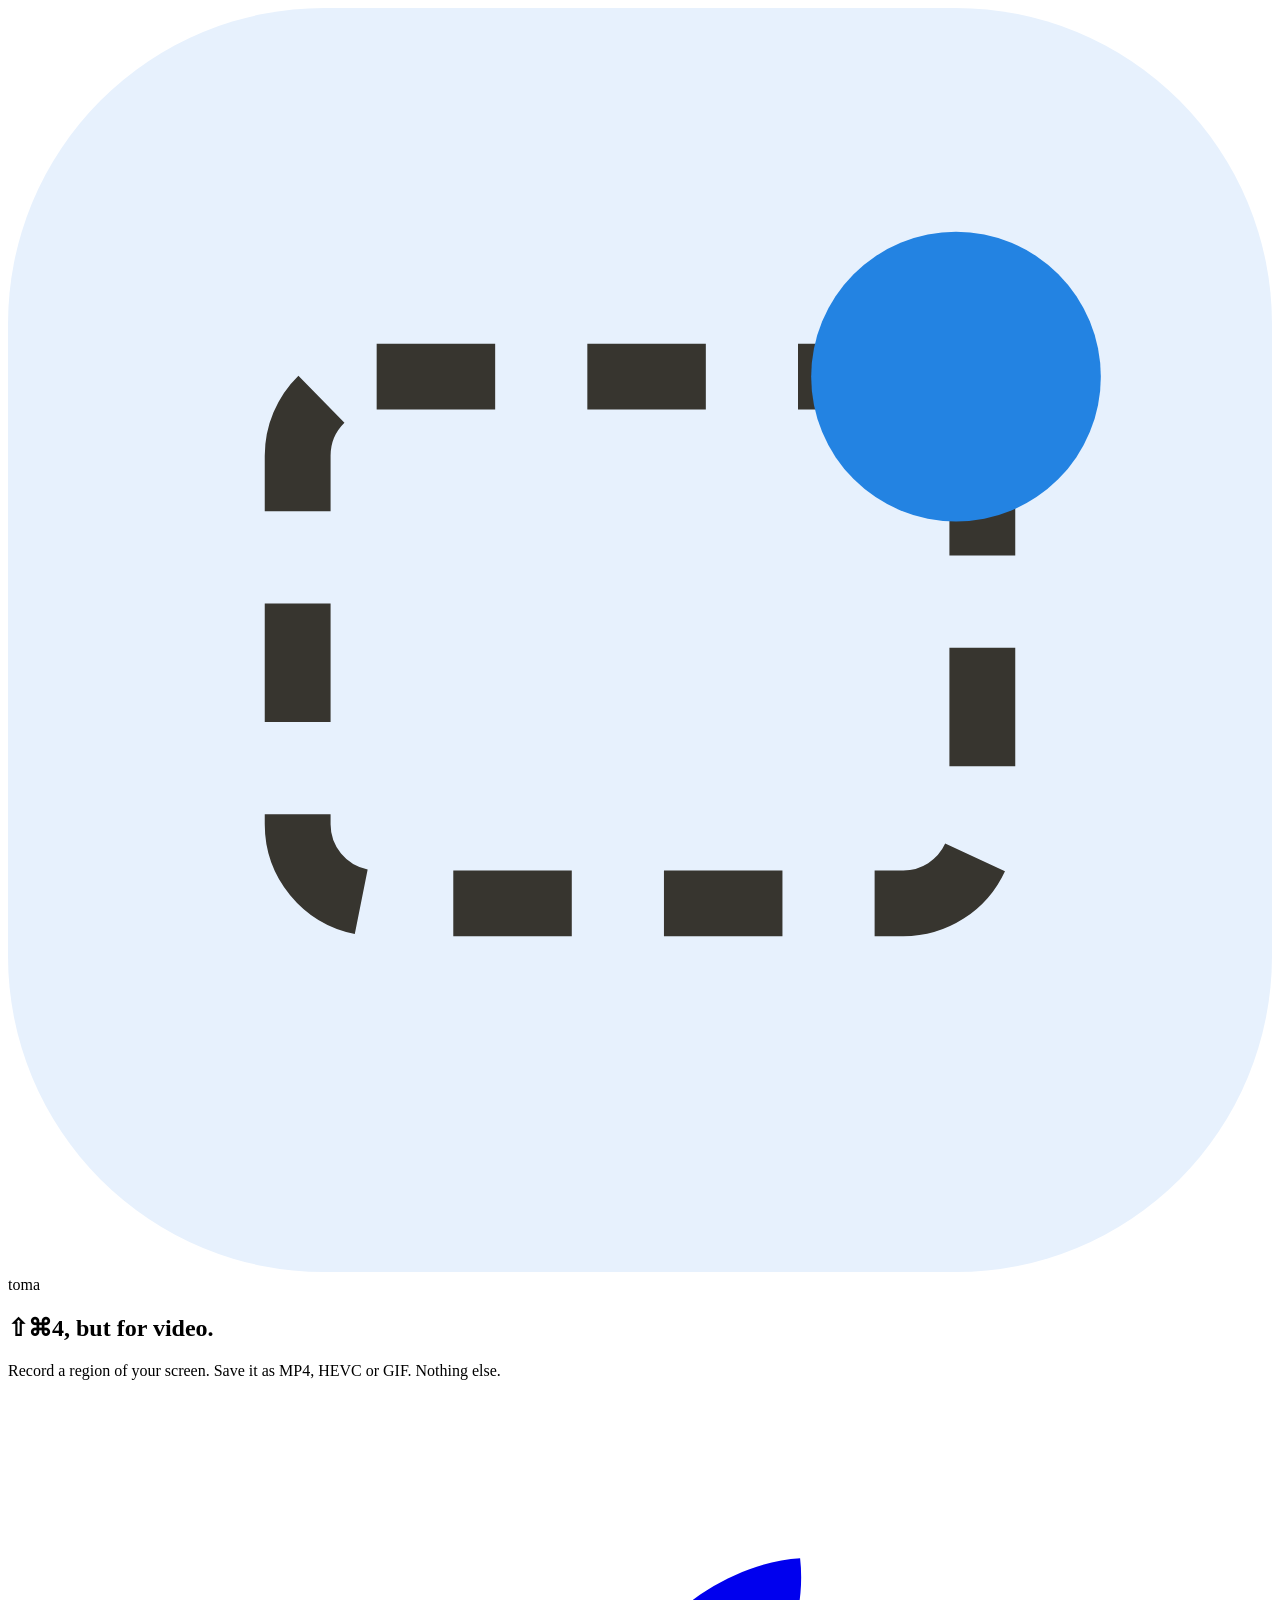
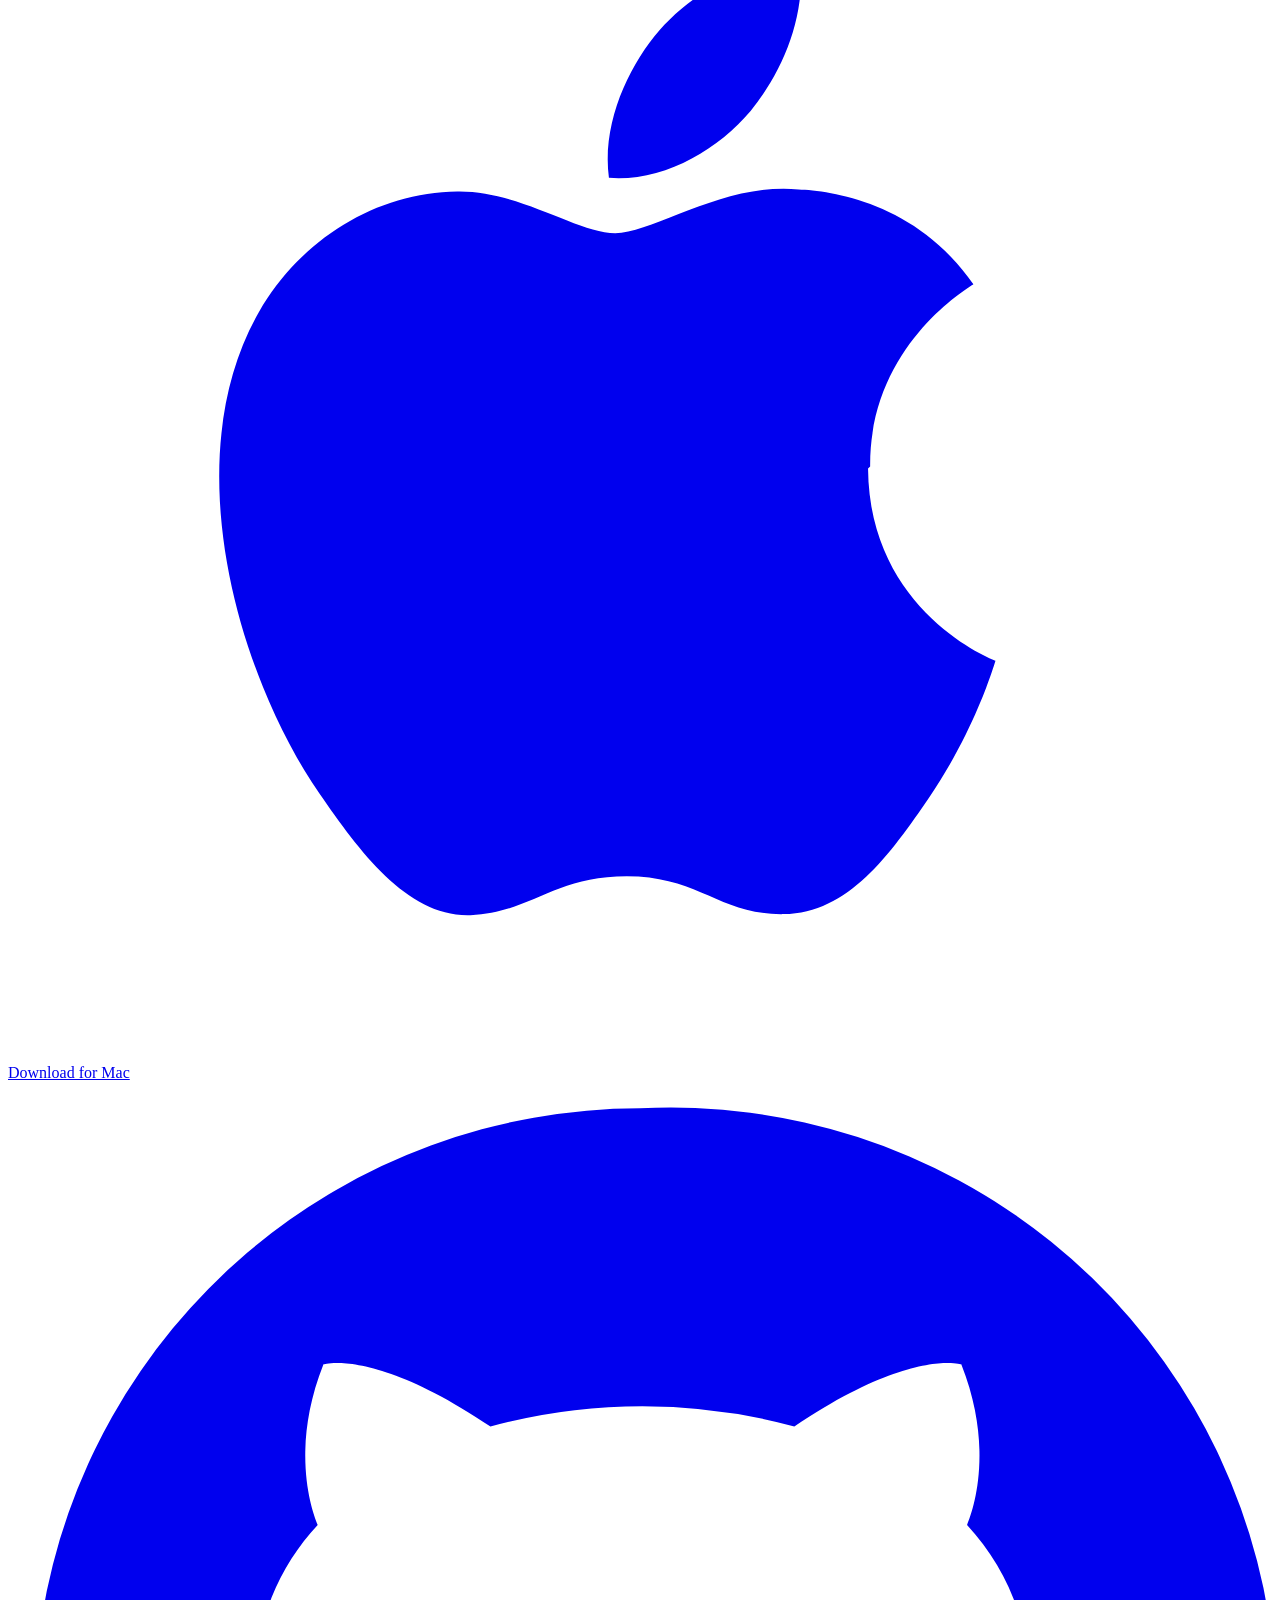
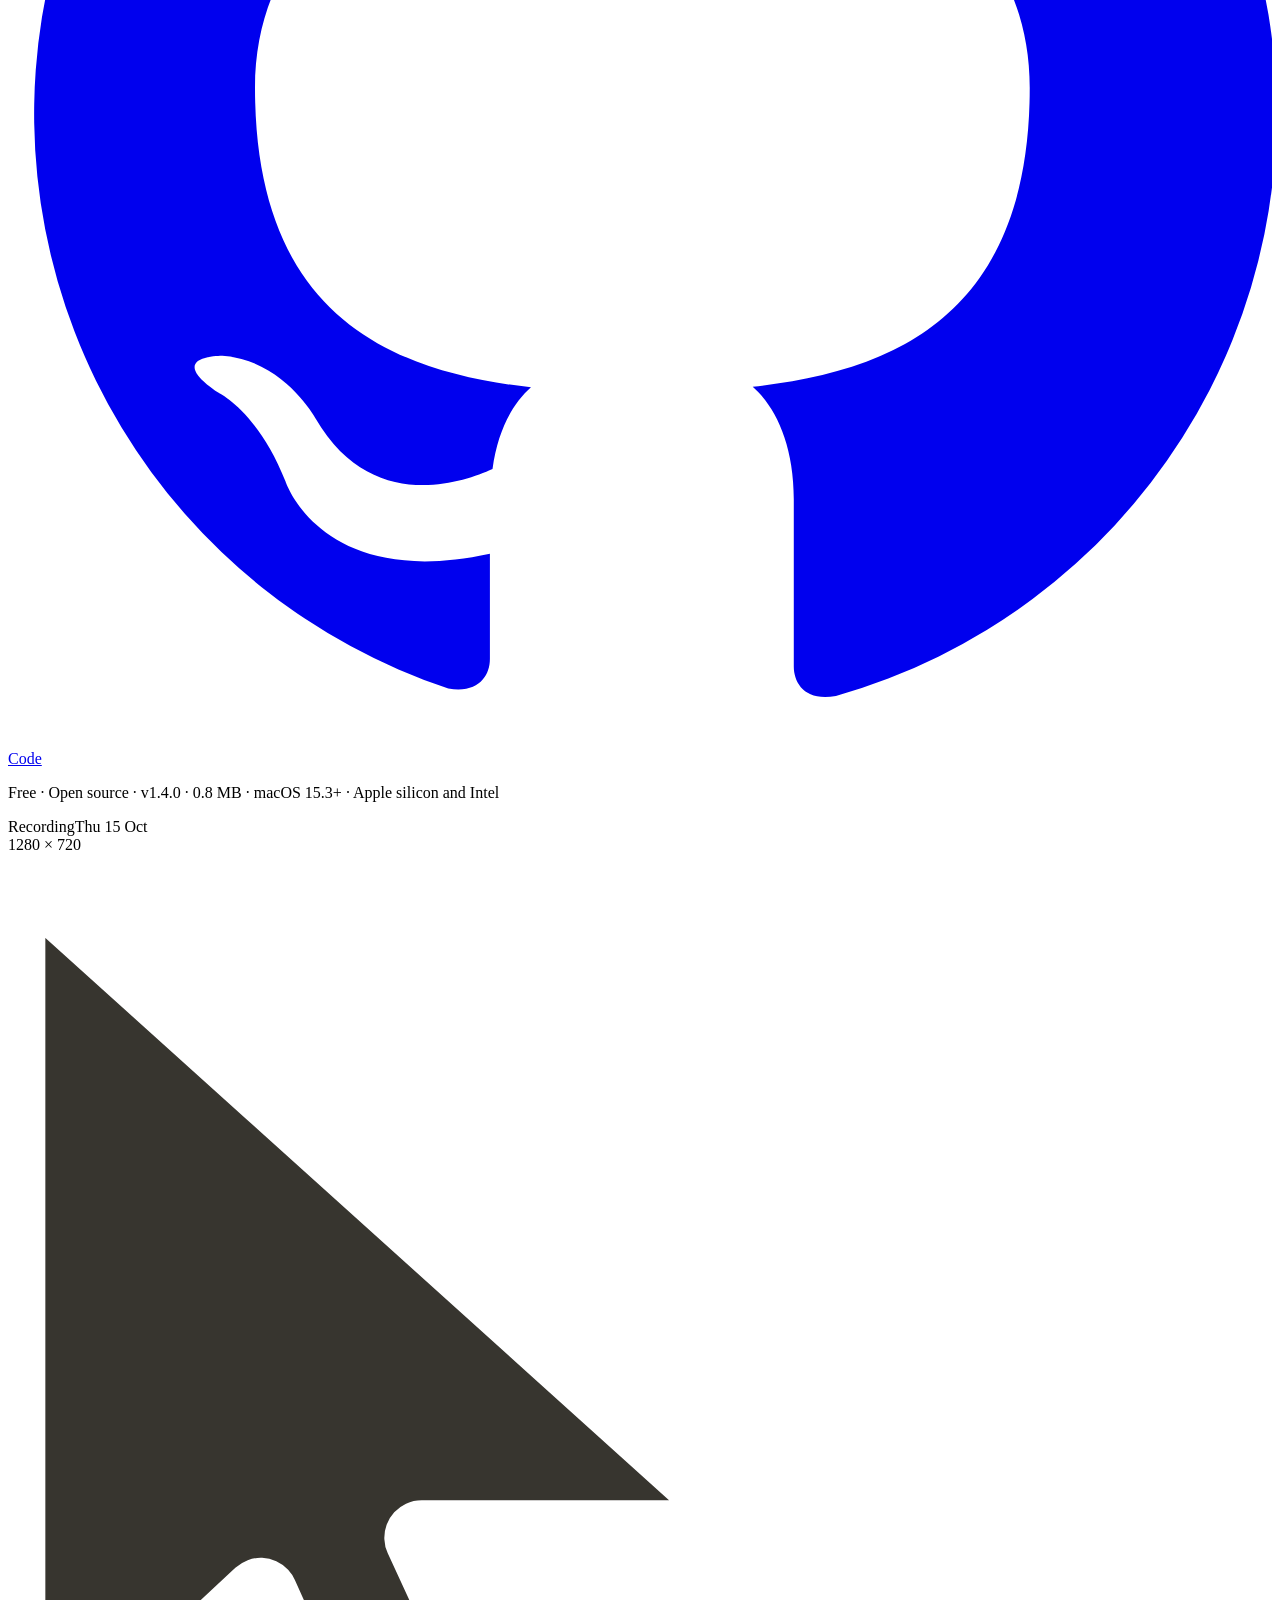
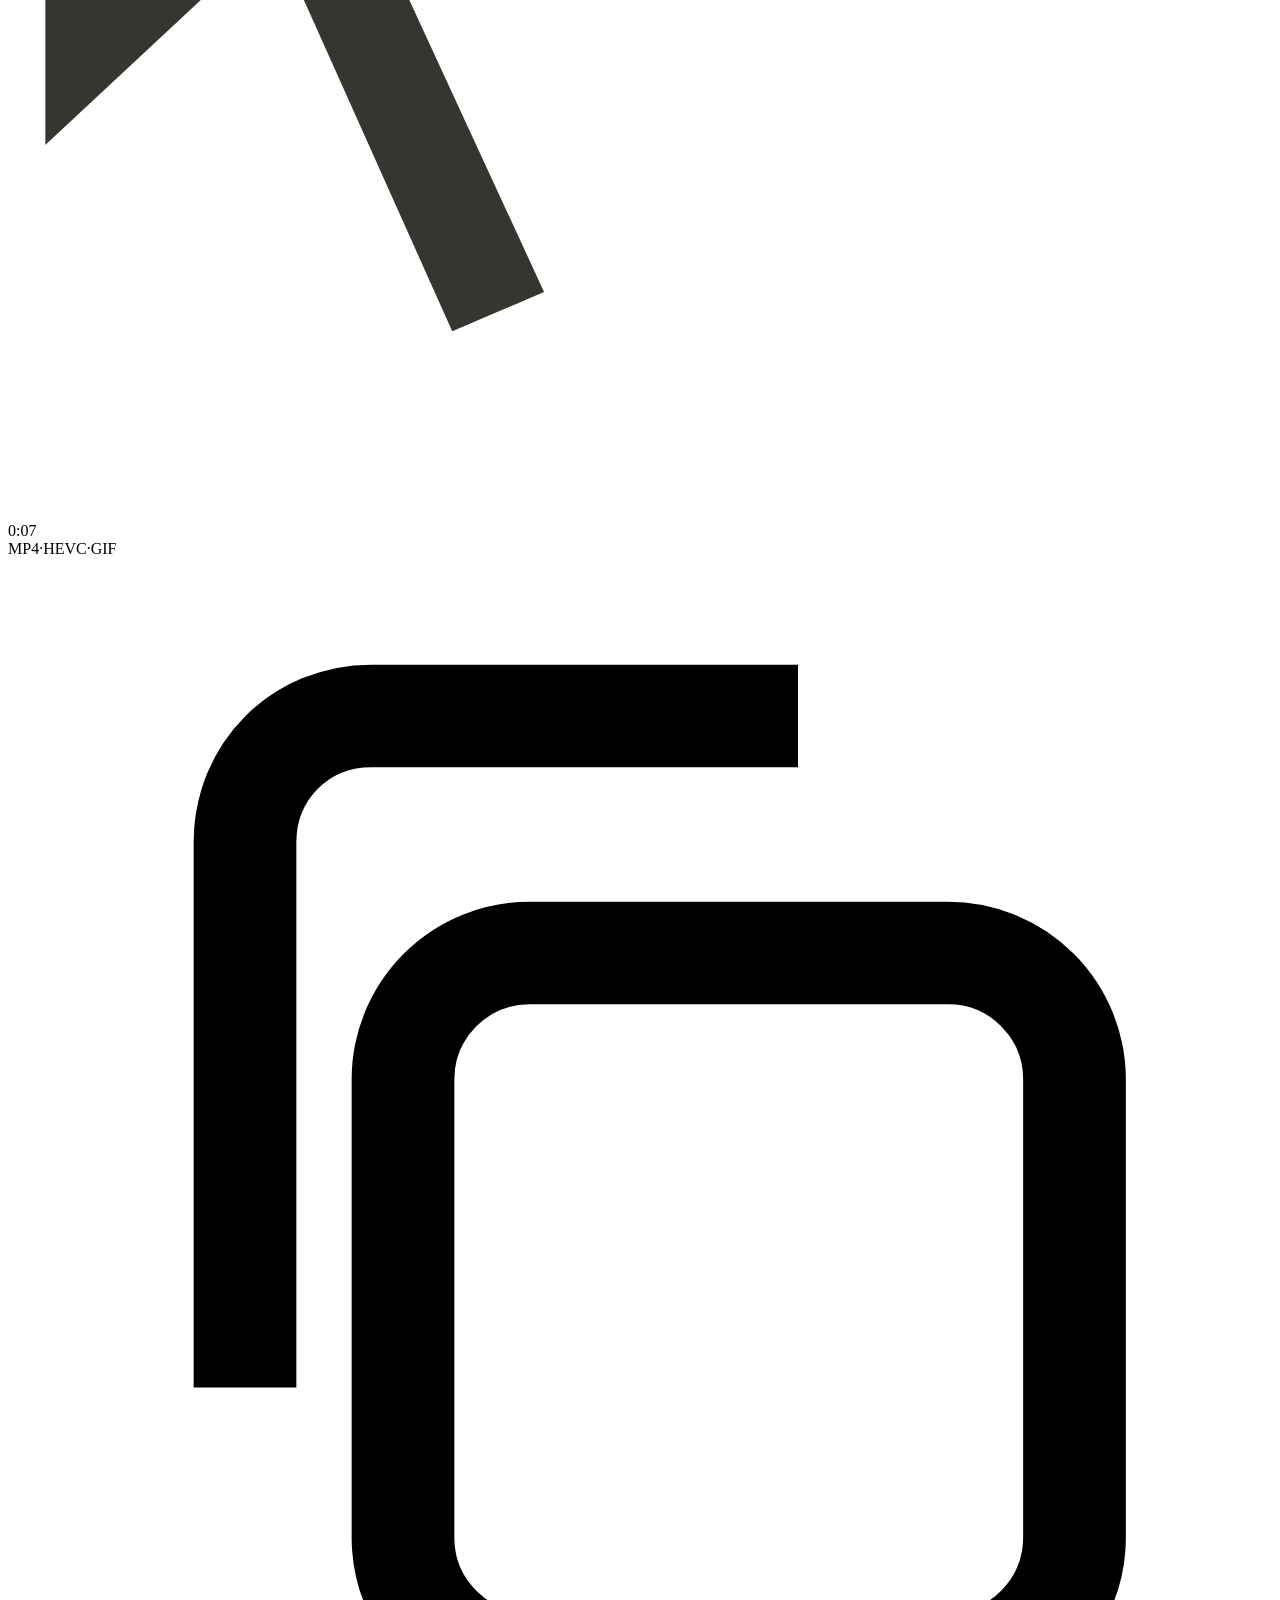
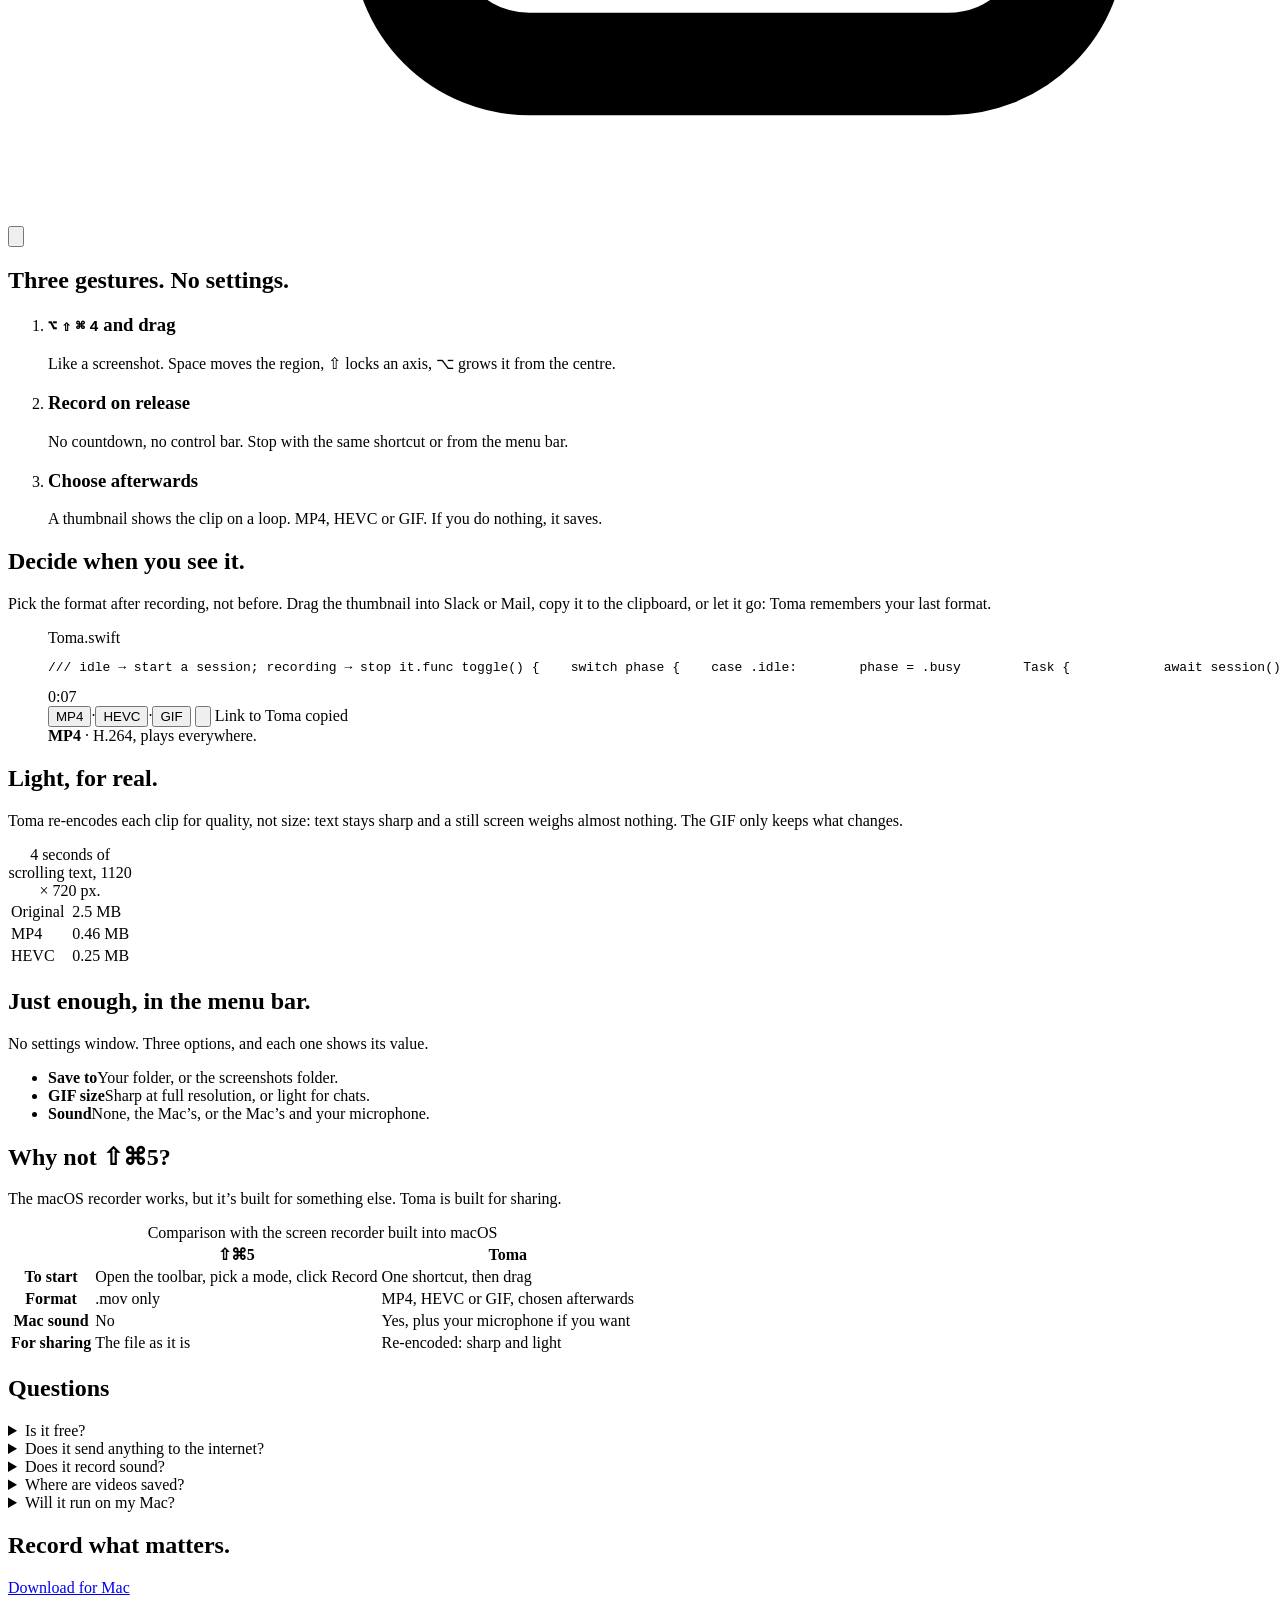
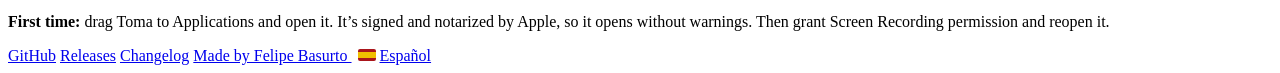
==== commit c0fb43cd: "Support macOS 15.3 and the releases after it Sequoia 15.3 is the floor, so 15.4 through macOS 26 kee" ====
--- a/landing/en/index.html
+++ b/landing/en/index.html
@@ -46,8 +46,8 @@
   "url": "https://toma.felipebasurto.com/en/",
   "description": "Record a region of your Mac screen and save it as MP4, HEVC or GIF.",
   "applicationCategory": "MultimediaApplication",
-  "operatingSystem": "macOS 26",
-  "softwareVersion": "1.2.0",
+  "operatingSystem": "macOS 15.3",
+  "softwareVersion": "1.4.0",
   "fileSize": "0.8 MB",
   "downloadUrl": "https://github.com/felipebasurto/toma/releases/latest/download/Toma.dmg",
   "license": "https://opensource.org/licenses/MIT",
@@ -107,7 +107,7 @@
     "name": "Will it run on my Mac?",
     "acceptedAnswer": {
      "@type": "Answer",
-     "text": "You need macOS 26 or later. It’s universal, running on Apple silicon and Intel, and weighs less than 1 MB."
+     "text": "You need macOS 15.3 or later. It’s universal, running on Apple silicon and Intel, and weighs less than 1 MB."
     }
    }
   ]
@@ -143,7 +143,7 @@
         <span class="stars" data-stars hidden><span aria-hidden="true">★</span> <span data-count></span><span class="sr"> stars on GitHub</span></span>
       </a>
     </div>
-    <p class="meta">Free · Open source · <span data-version>v1.2.0</span> · <span data-size>0.8 MB</span> · macOS 26 · Apple silicon and Intel</p>
+    <p class="meta">Free · Open source · <span data-version>v1.4.0</span> · <span data-size>0.8 MB</span> · macOS 15.3+ · Apple silicon and Intel</p>
 
     <div class="stage" aria-label="Animation: a region is drawn and recorded, then a thumbnail appears with MP4, HEVC and GIF" role="img">
       <div class="bar"><span class="timer">Recording</span><span>Thu 15 Oct</span></div>
@@ -266,7 +266,7 @@
       </details>
       <details>
         <summary>Will it run on my Mac?</summary>
-        <p>You need macOS 26 or later. It’s universal, running on Apple silicon and Intel, and weighs less than 1 MB.</p>
+        <p>You need macOS 15.3 or later. It’s universal, running on Apple silicon and Intel, and weighs less than 1 MB.</p>
       </details>
     </div>
   </section>
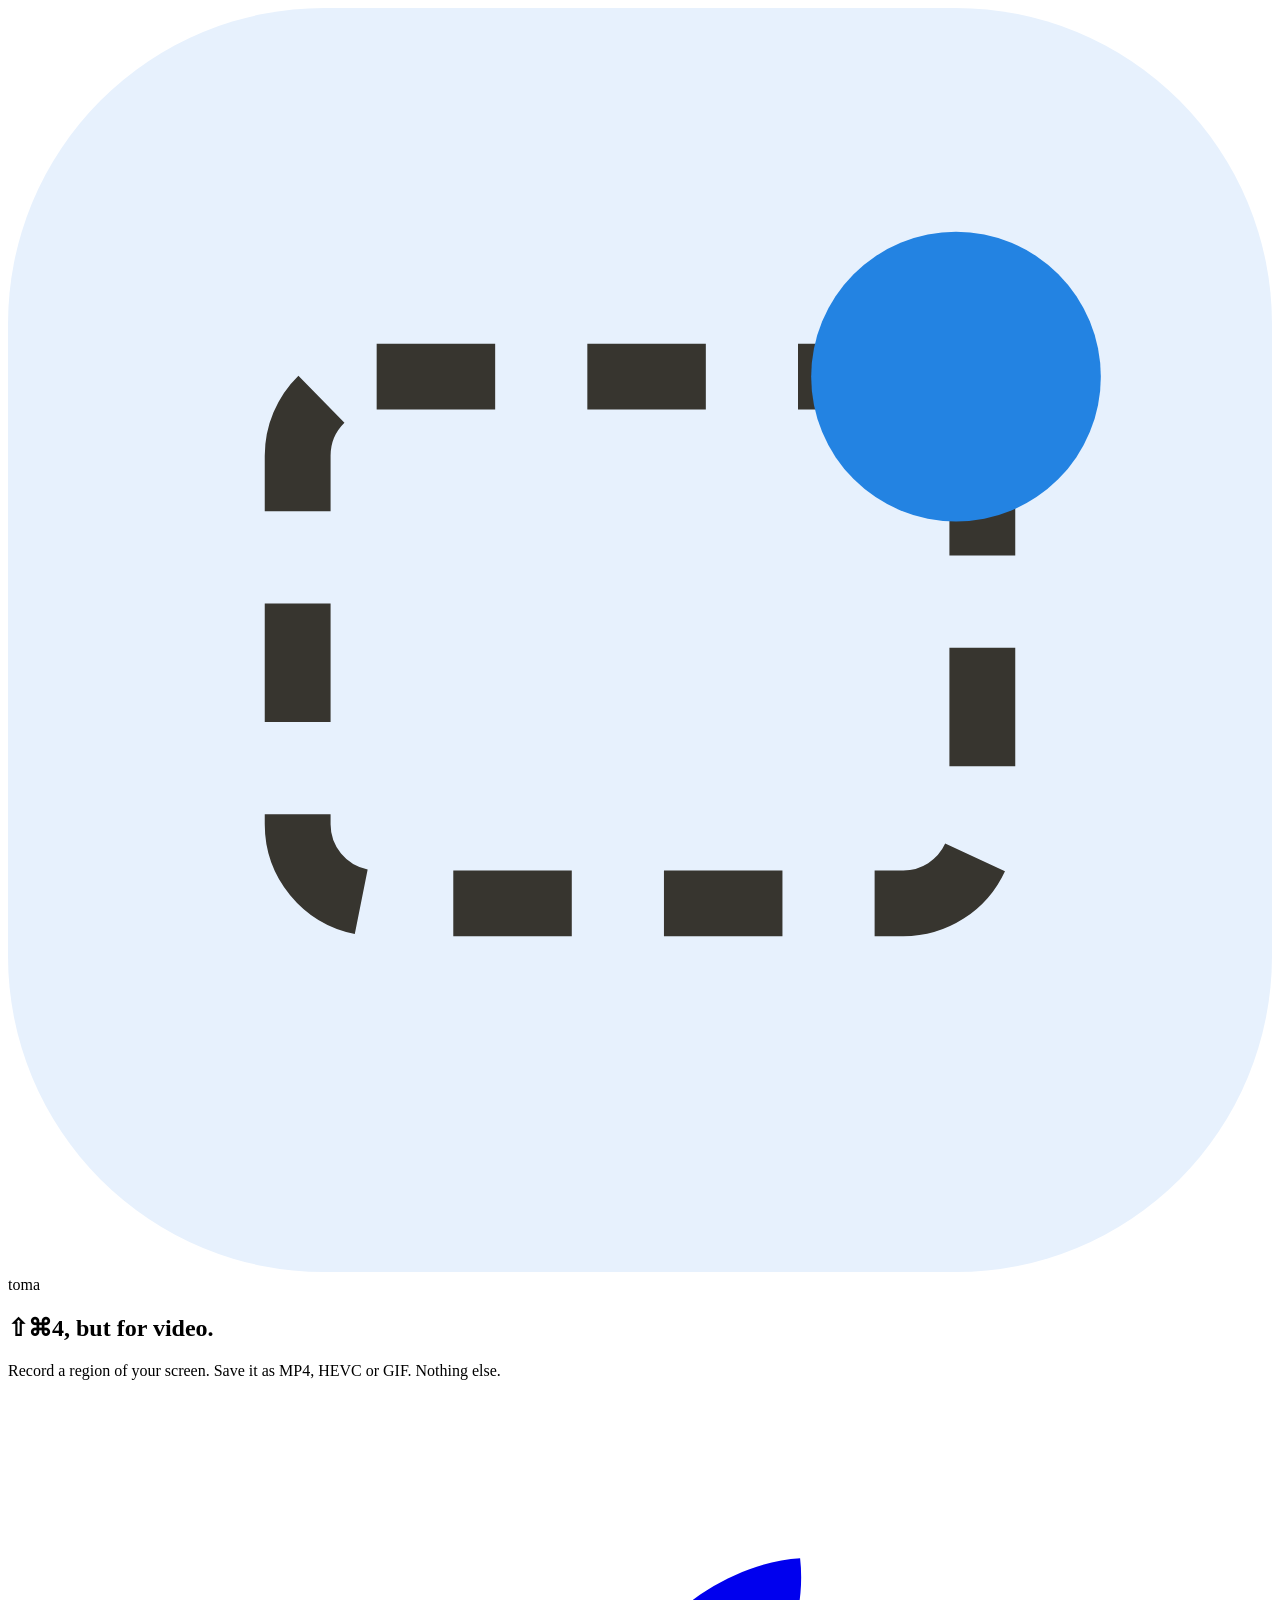
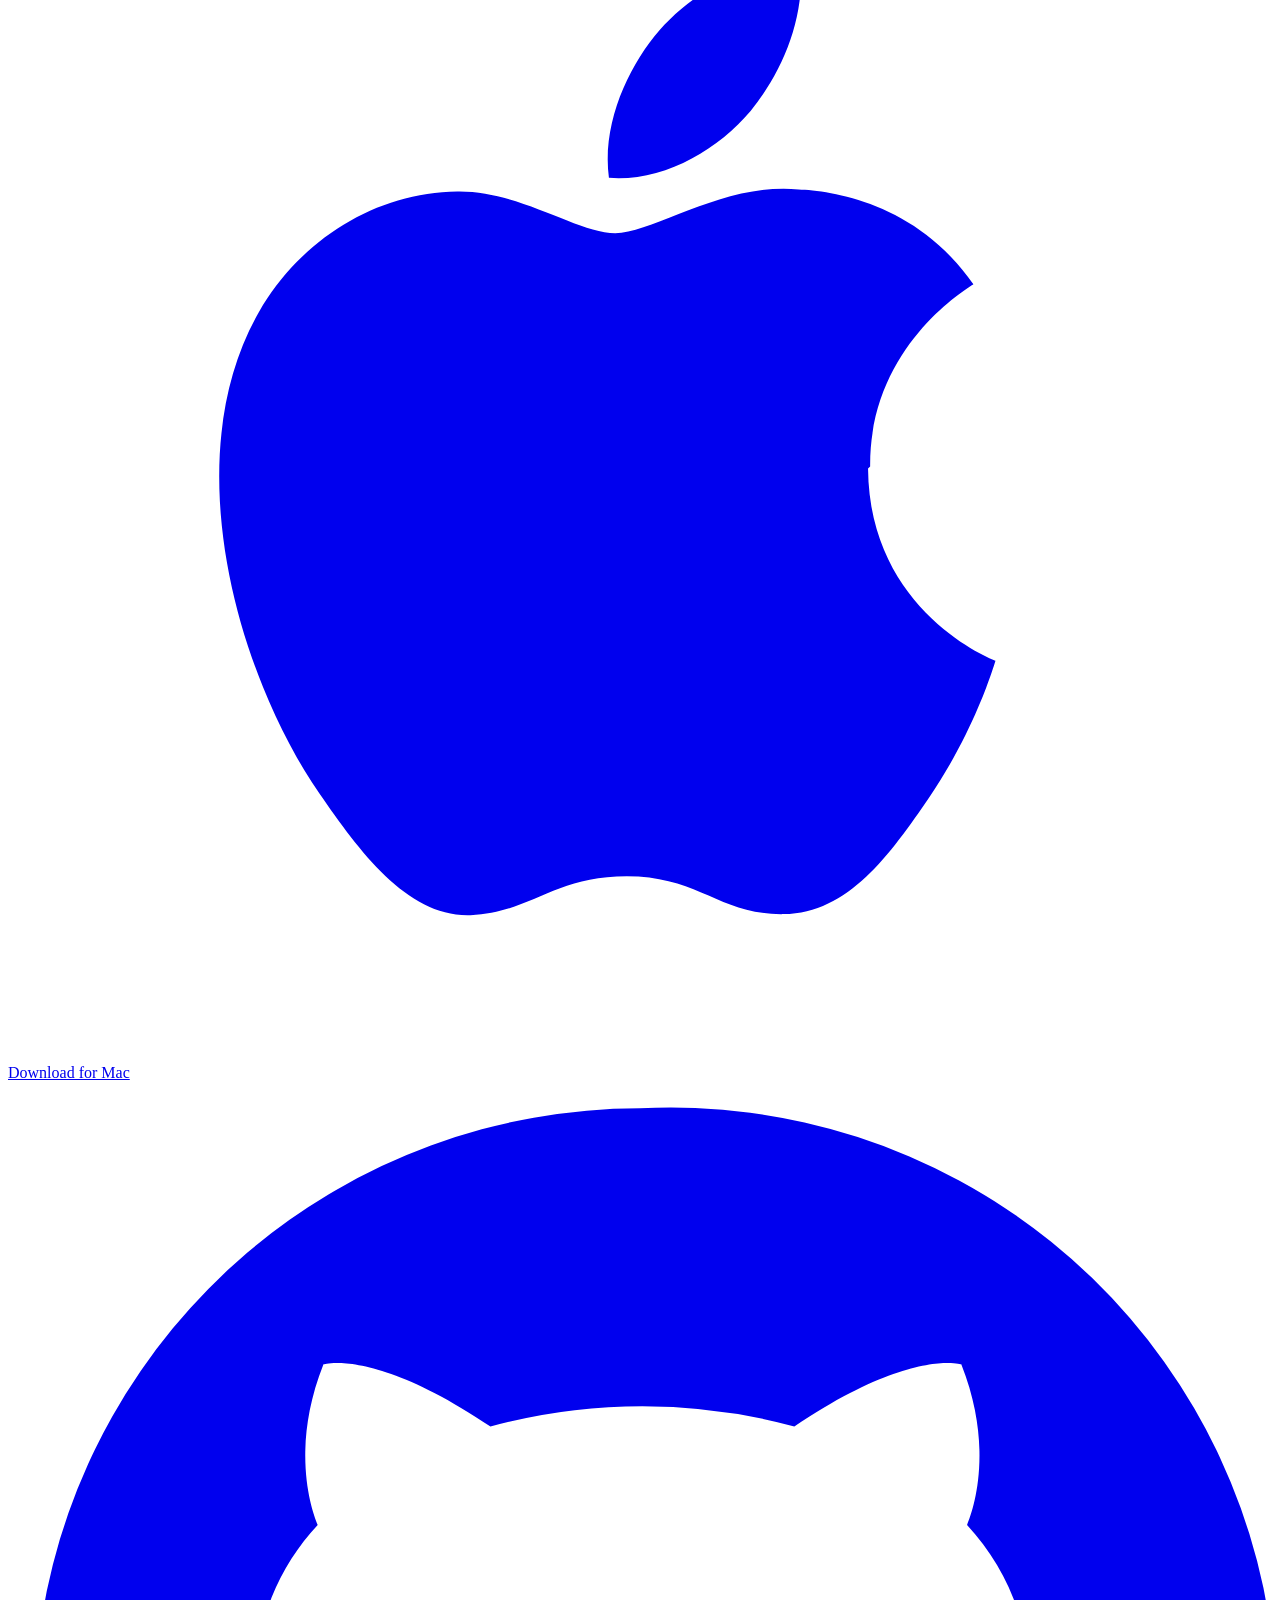
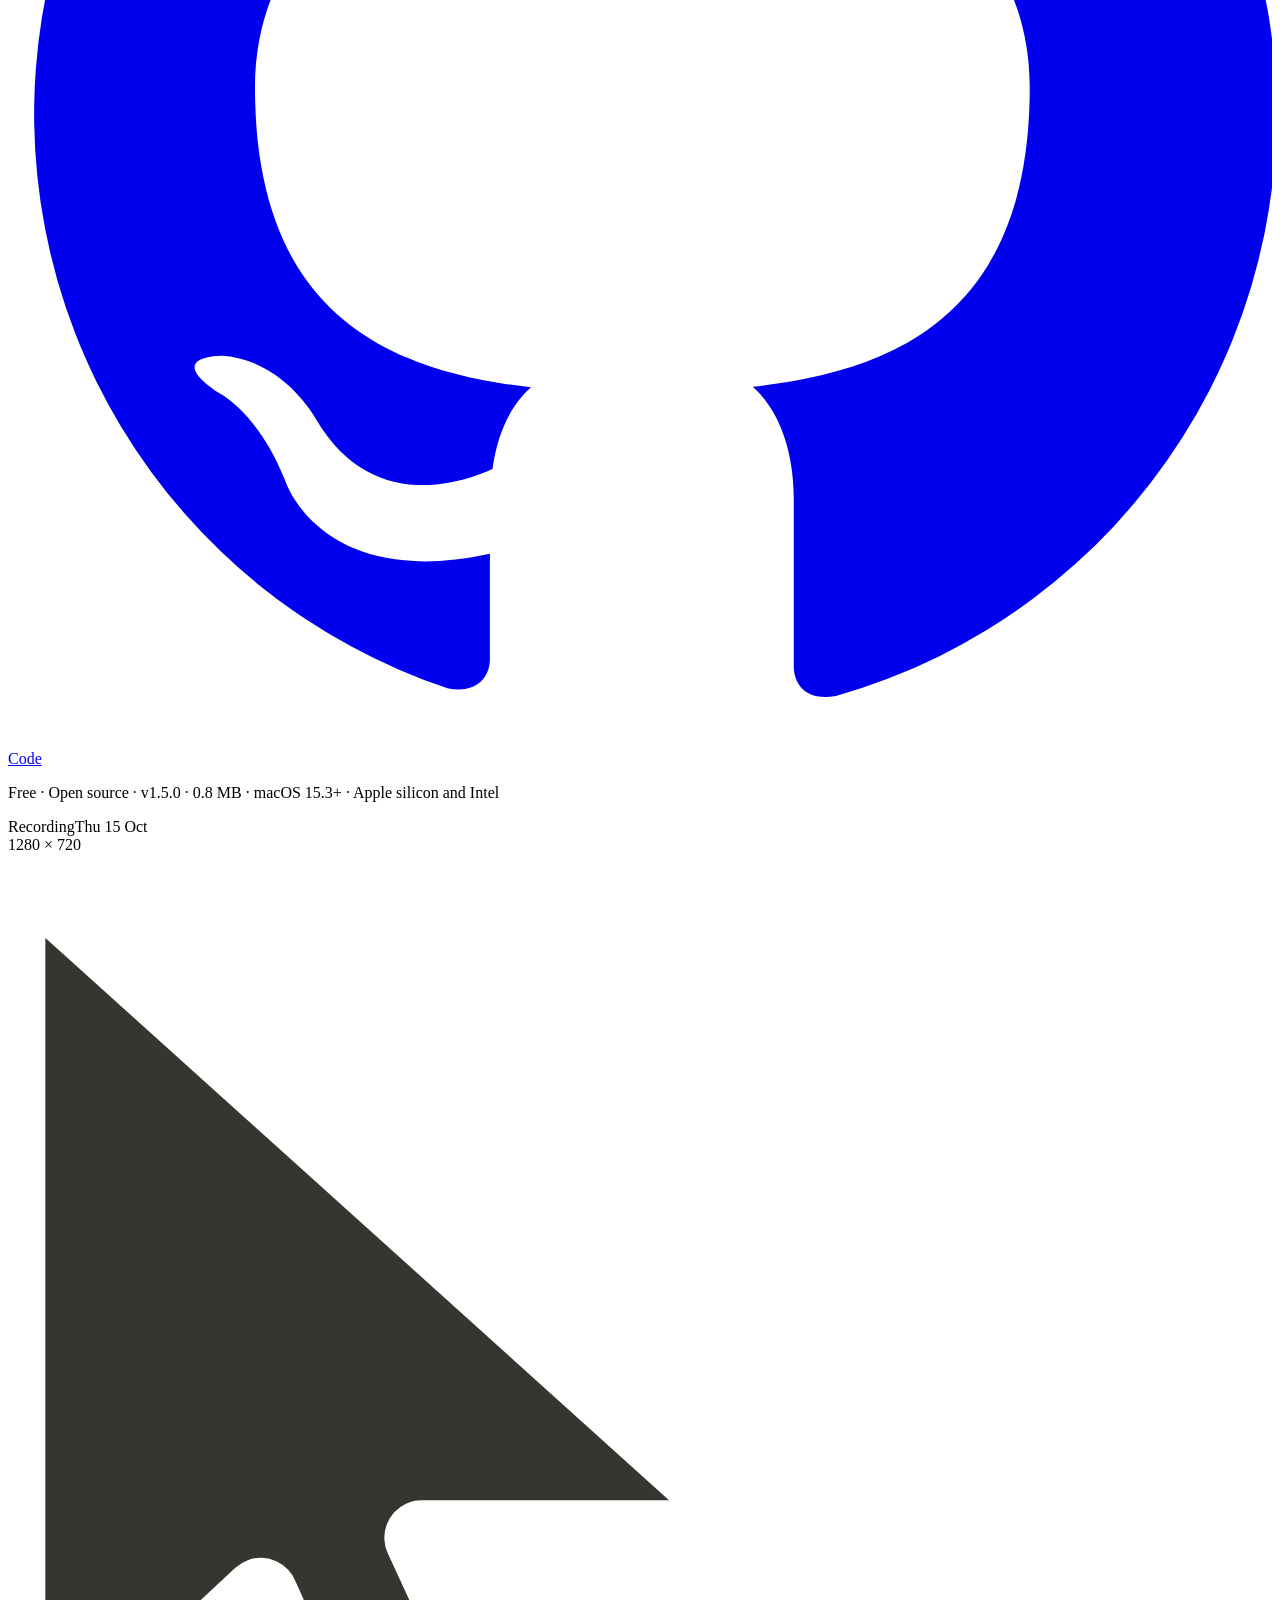
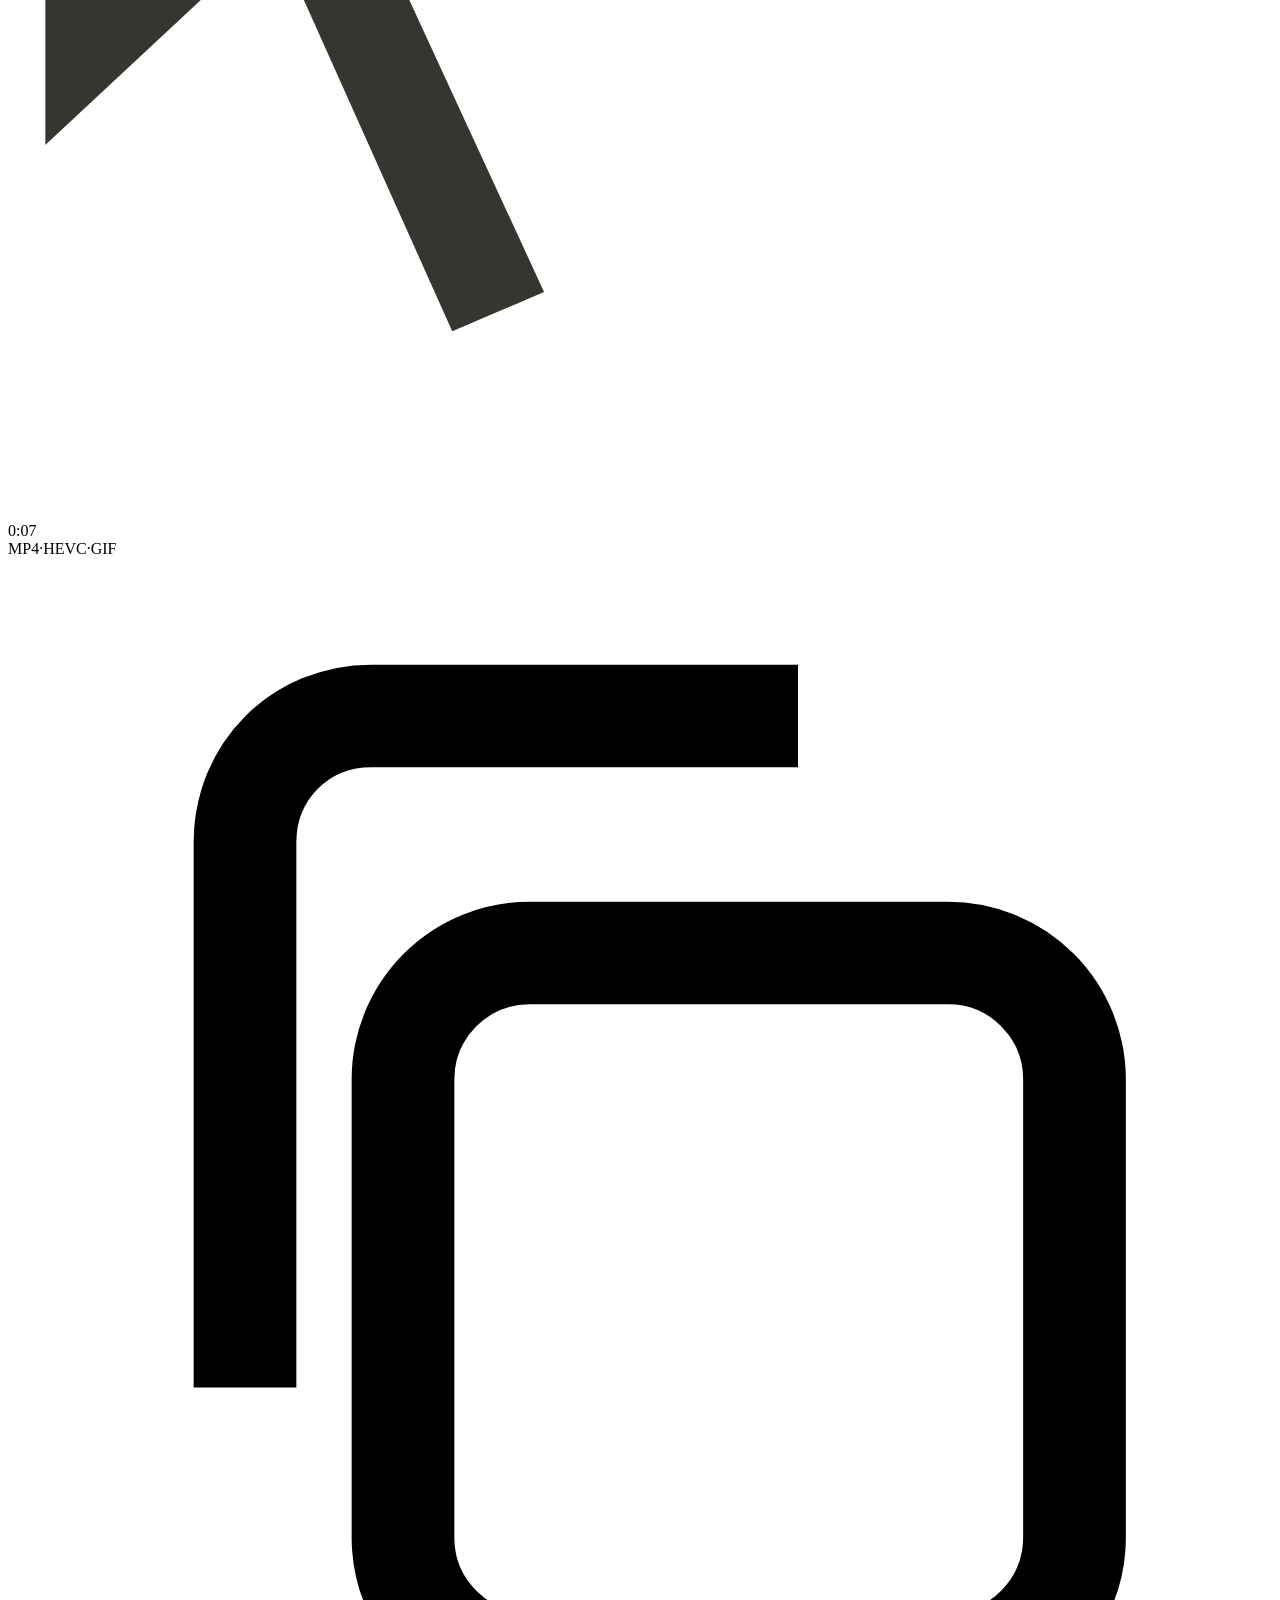
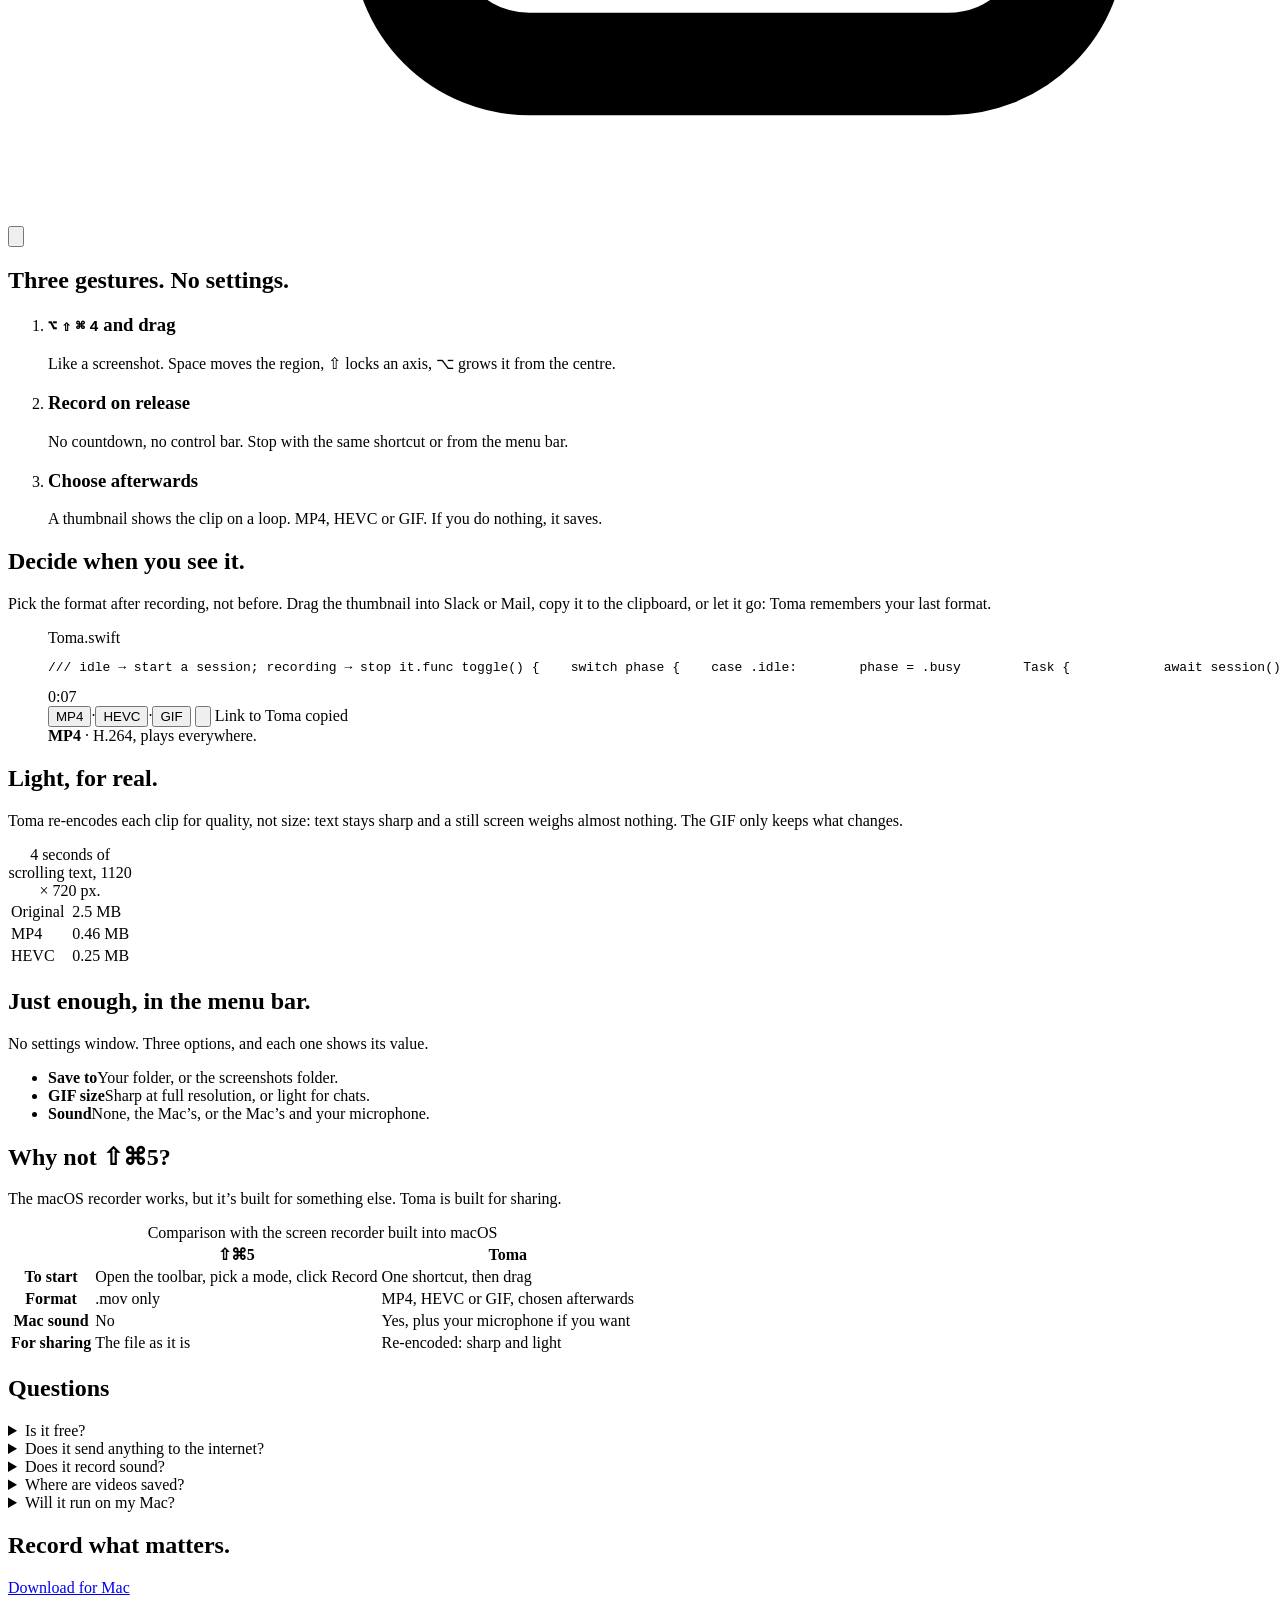
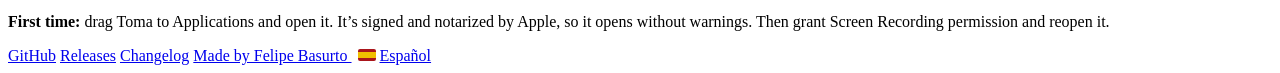
==== commit 188acdfd: "Toma 1.5.0 Version bump for the area confirmation release. build.sh now asks SwiftPM for the binary " ====
--- a/landing/en/index.html
+++ b/landing/en/index.html
@@ -47,7 +47,7 @@
   "description": "Record a region of your Mac screen and save it as MP4, HEVC or GIF.",
   "applicationCategory": "MultimediaApplication",
   "operatingSystem": "macOS 15.3",
-  "softwareVersion": "1.4.0",
+  "softwareVersion": "1.5.0",
   "fileSize": "0.8 MB",
   "downloadUrl": "https://github.com/felipebasurto/toma/releases/latest/download/Toma.dmg",
   "license": "https://opensource.org/licenses/MIT",
@@ -143,7 +143,7 @@
         <span class="stars" data-stars hidden><span aria-hidden="true">★</span> <span data-count></span><span class="sr"> stars on GitHub</span></span>
       </a>
     </div>
-    <p class="meta">Free · Open source · <span data-version>v1.4.0</span> · <span data-size>0.8 MB</span> · macOS 15.3+ · Apple silicon and Intel</p>
+    <p class="meta">Free · Open source · <span data-version>v1.5.0</span> · <span data-size>0.8 MB</span> · macOS 15.3+ · Apple silicon and Intel</p>
 
     <div class="stage" aria-label="Animation: a region is drawn and recorded, then a thumbnail appears with MP4, HEVC and GIF" role="img">
       <div class="bar"><span class="timer">Recording</span><span>Thu 15 Oct</span></div>
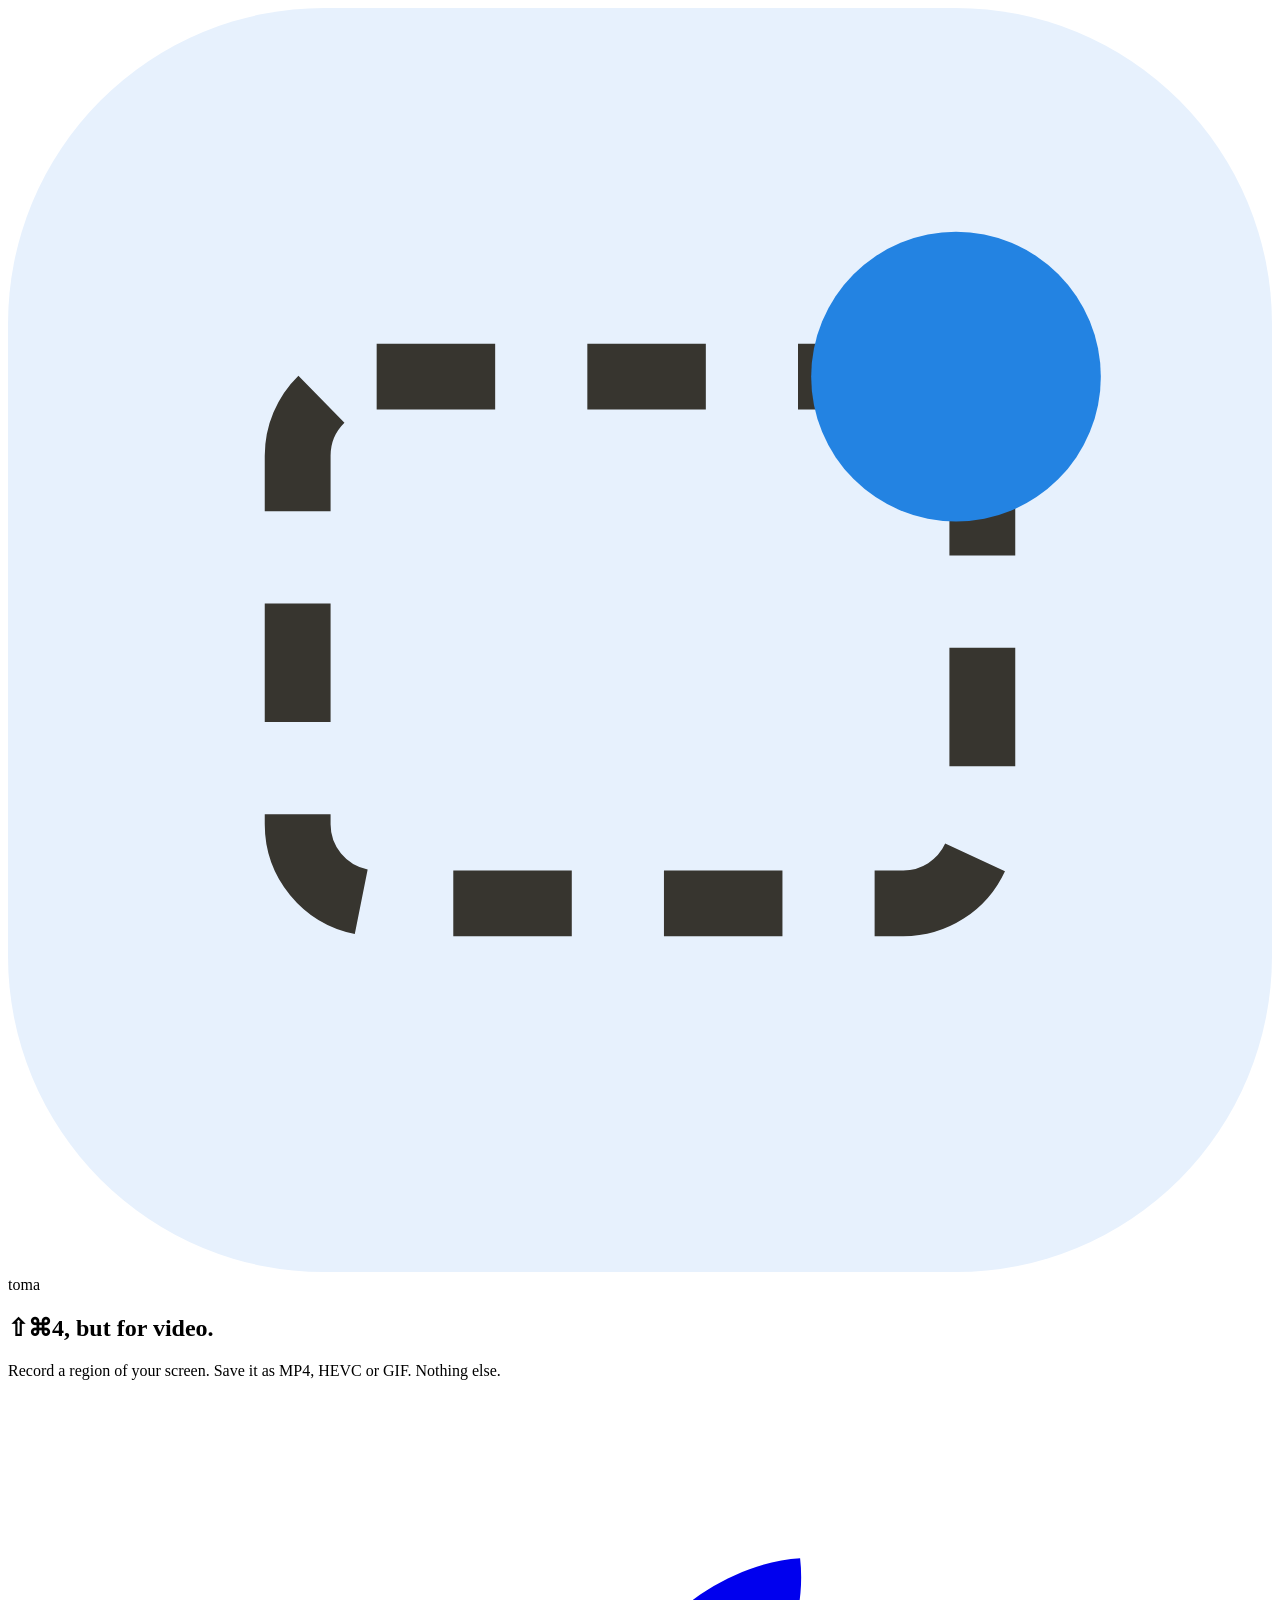
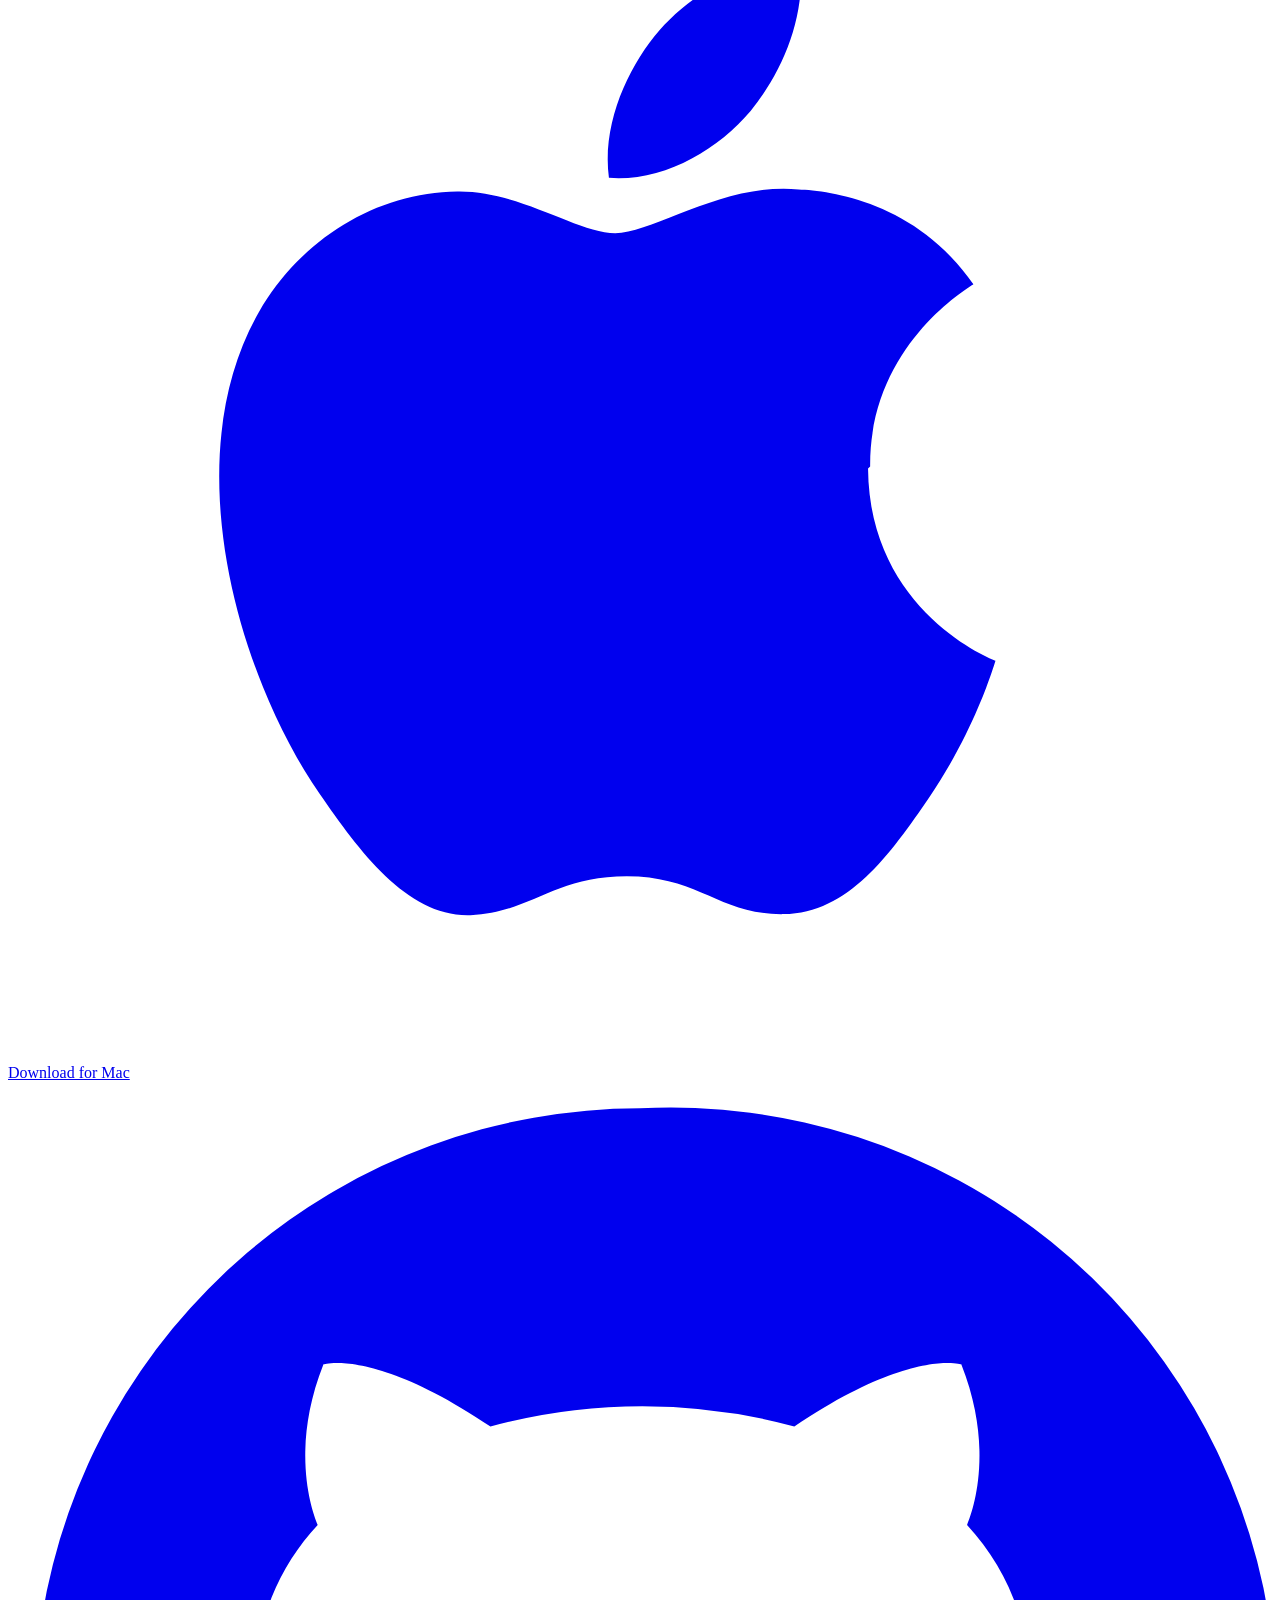
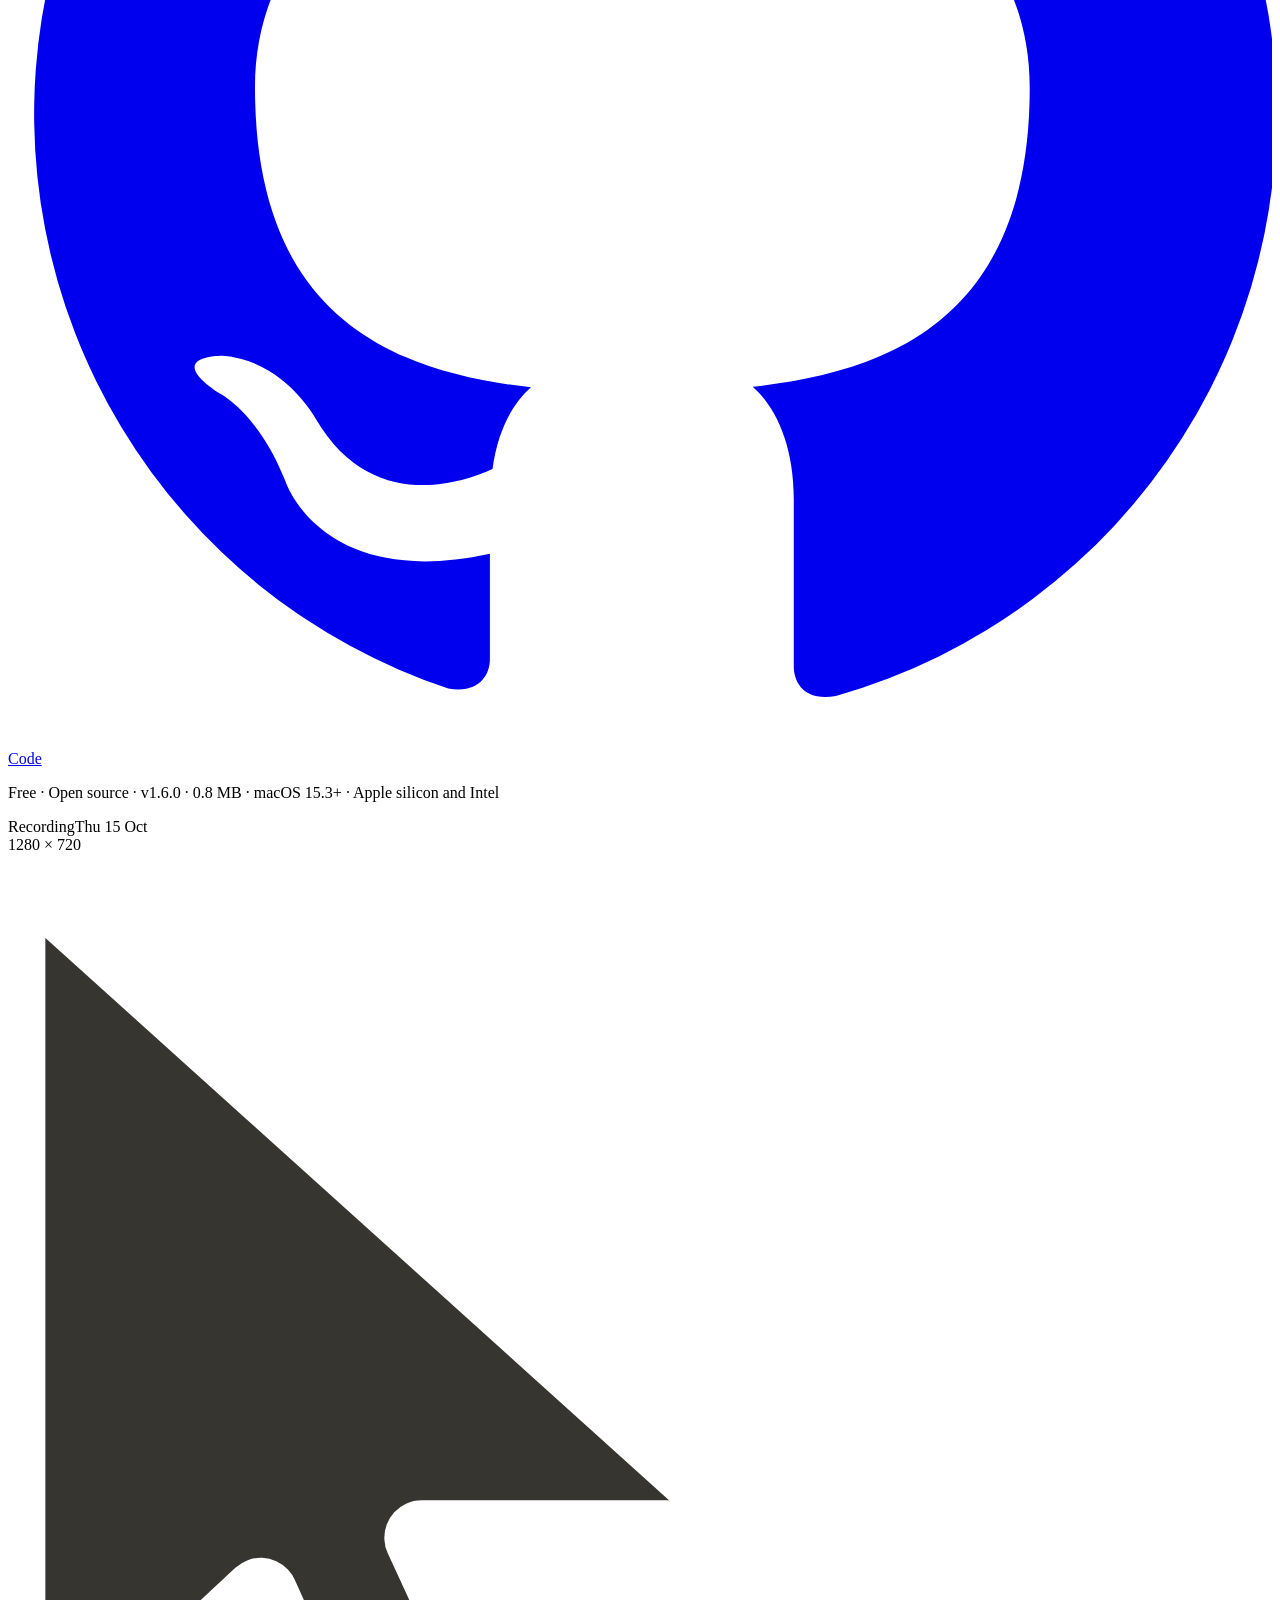
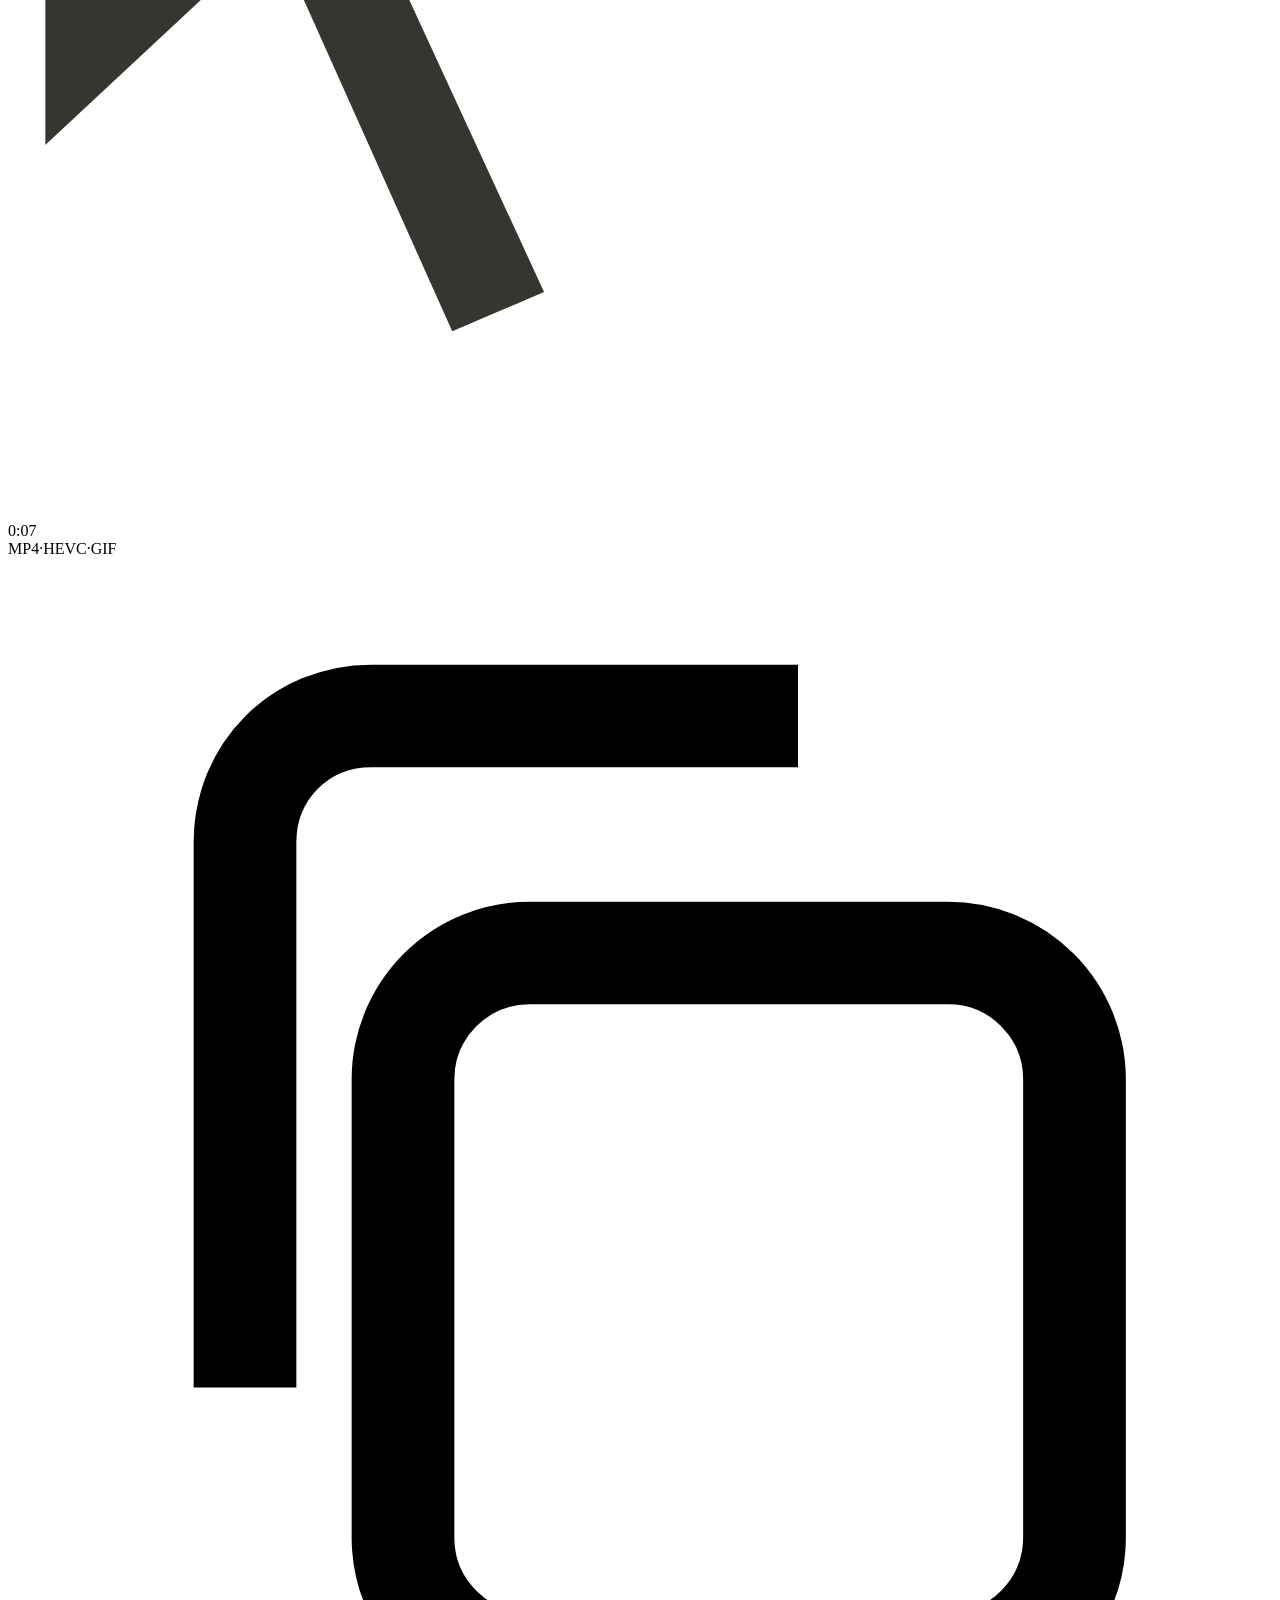
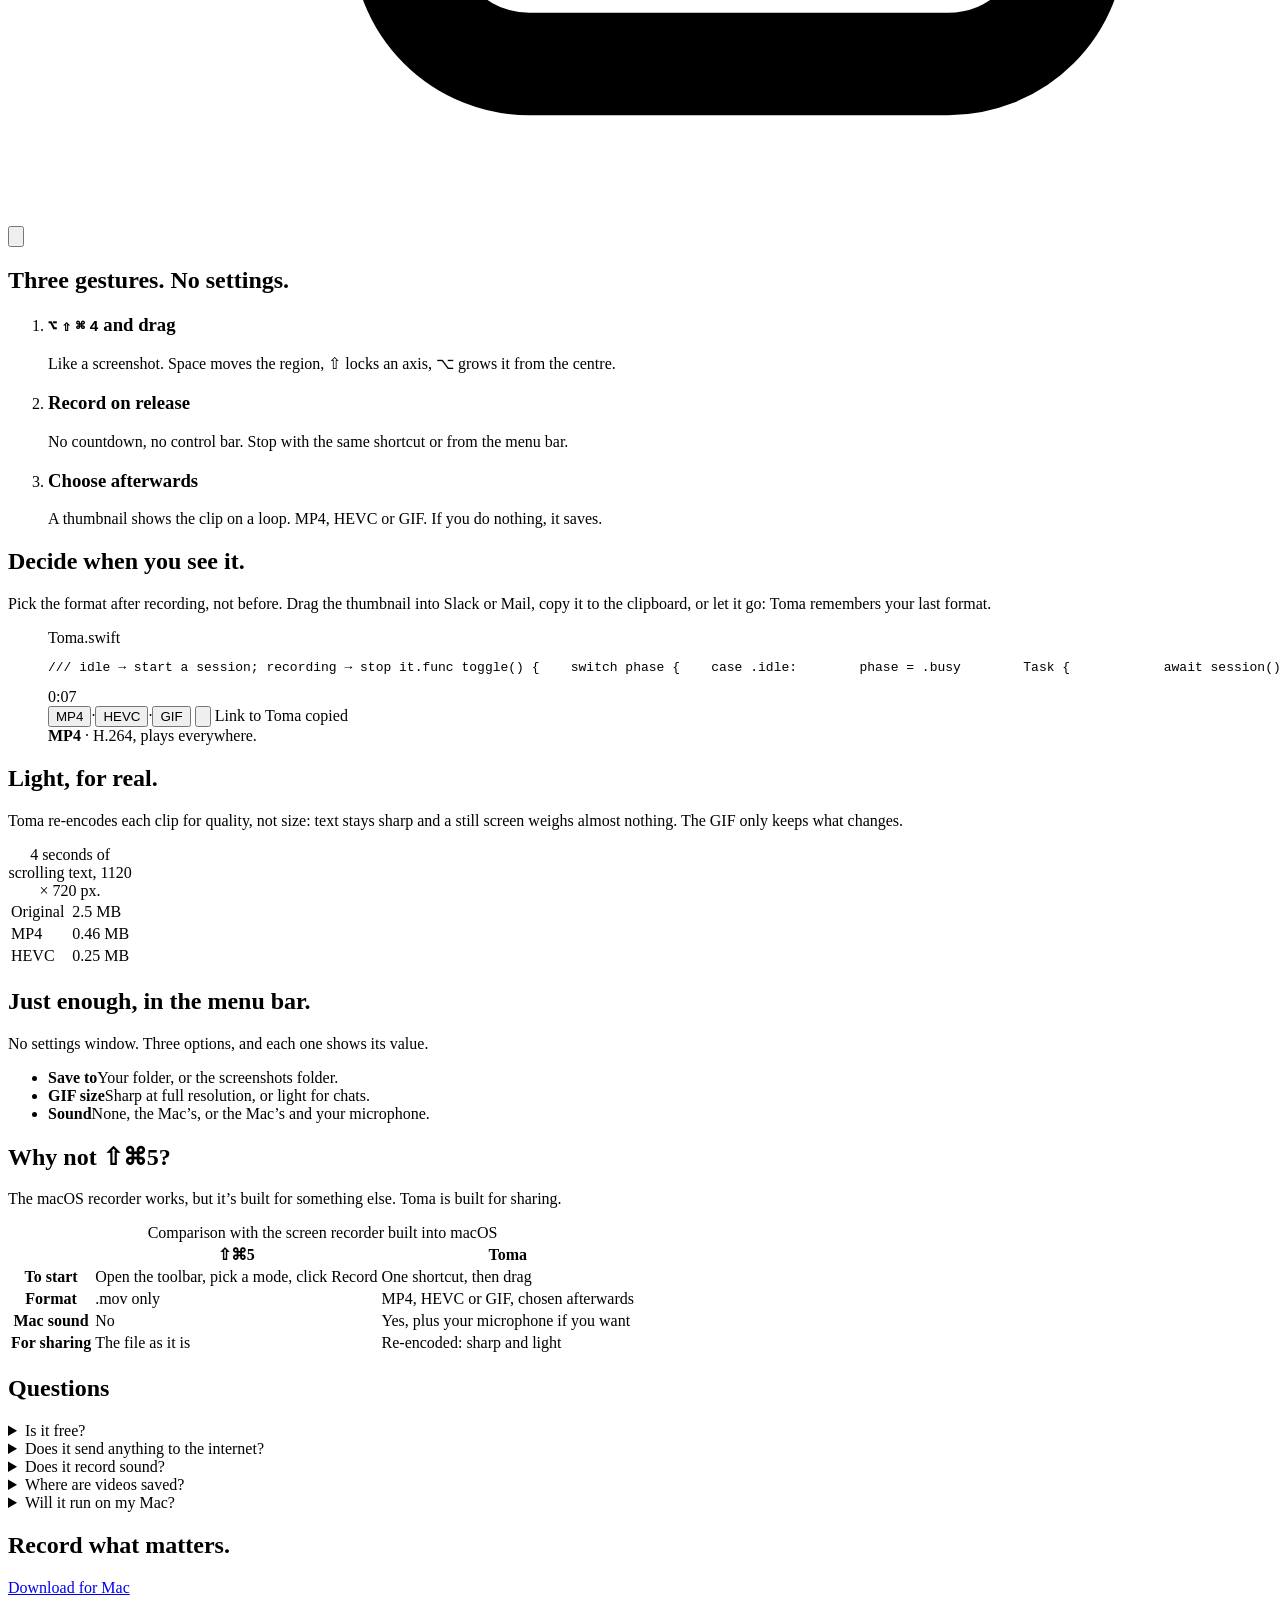
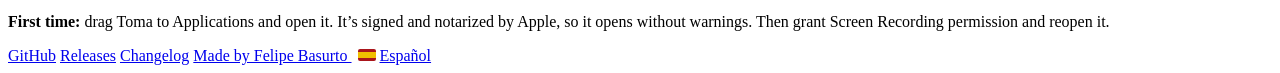
==== commit 148b9ae4: "Toma 1.6.0 Co-Authored-By: Claude Opus 5.5 <noreply@anthropic.com>" ====
--- a/landing/en/index.html
+++ b/landing/en/index.html
@@ -47,7 +47,7 @@
   "description": "Record a region of your Mac screen and save it as MP4, HEVC or GIF.",
   "applicationCategory": "MultimediaApplication",
   "operatingSystem": "macOS 15.3",
-  "softwareVersion": "1.5.0",
+  "softwareVersion": "1.6.0",
   "fileSize": "0.8 MB",
   "downloadUrl": "https://github.com/felipebasurto/toma/releases/latest/download/Toma.dmg",
   "license": "https://opensource.org/licenses/MIT",
@@ -143,7 +143,7 @@
         <span class="stars" data-stars hidden><span aria-hidden="true">★</span> <span data-count></span><span class="sr"> stars on GitHub</span></span>
       </a>
     </div>
-    <p class="meta">Free · Open source · <span data-version>v1.5.0</span> · <span data-size>0.8 MB</span> · macOS 15.3+ · Apple silicon and Intel</p>
+    <p class="meta">Free · Open source · <span data-version>v1.6.0</span> · <span data-size>0.8 MB</span> · macOS 15.3+ · Apple silicon and Intel</p>
 
     <div class="stage" aria-label="Animation: a region is drawn and recorded, then a thumbnail appears with MP4, HEVC and GIF" role="img">
       <div class="bar"><span class="timer">Recording</span><span>Thu 15 Oct</span></div>
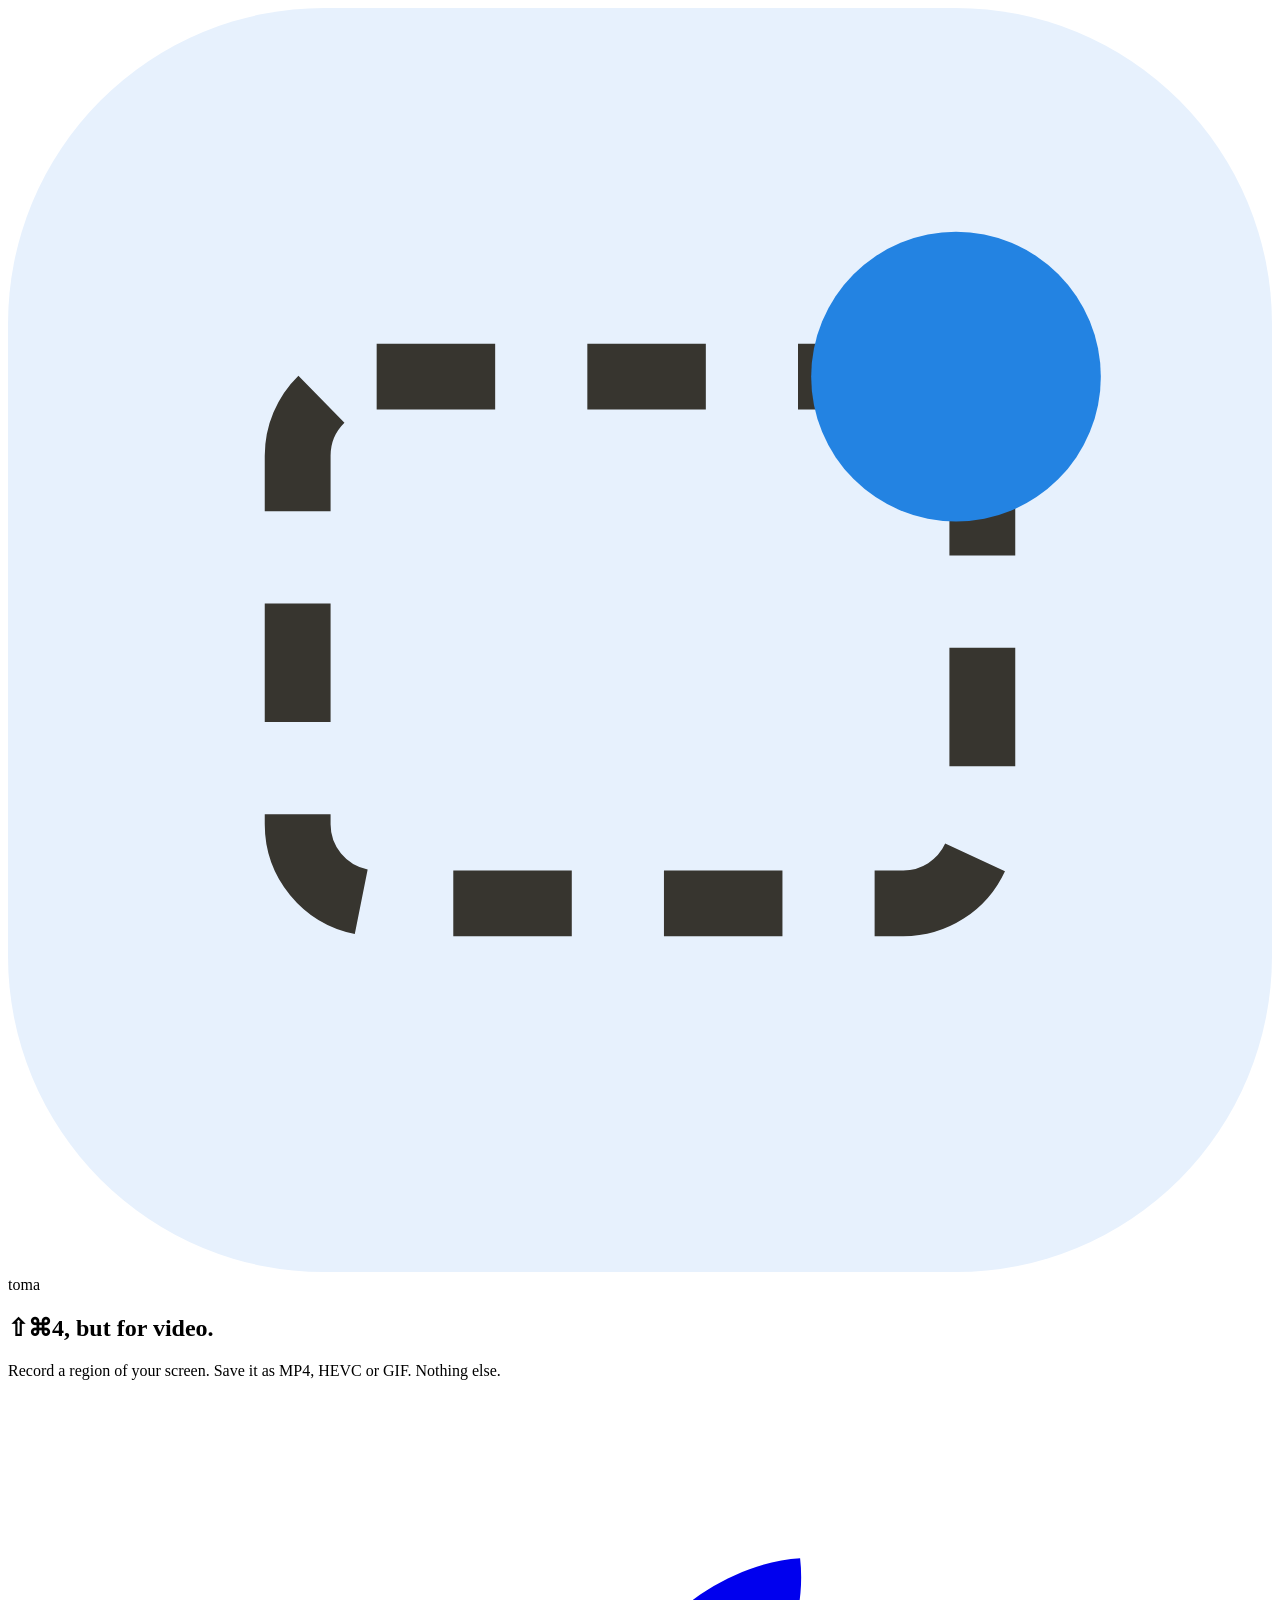
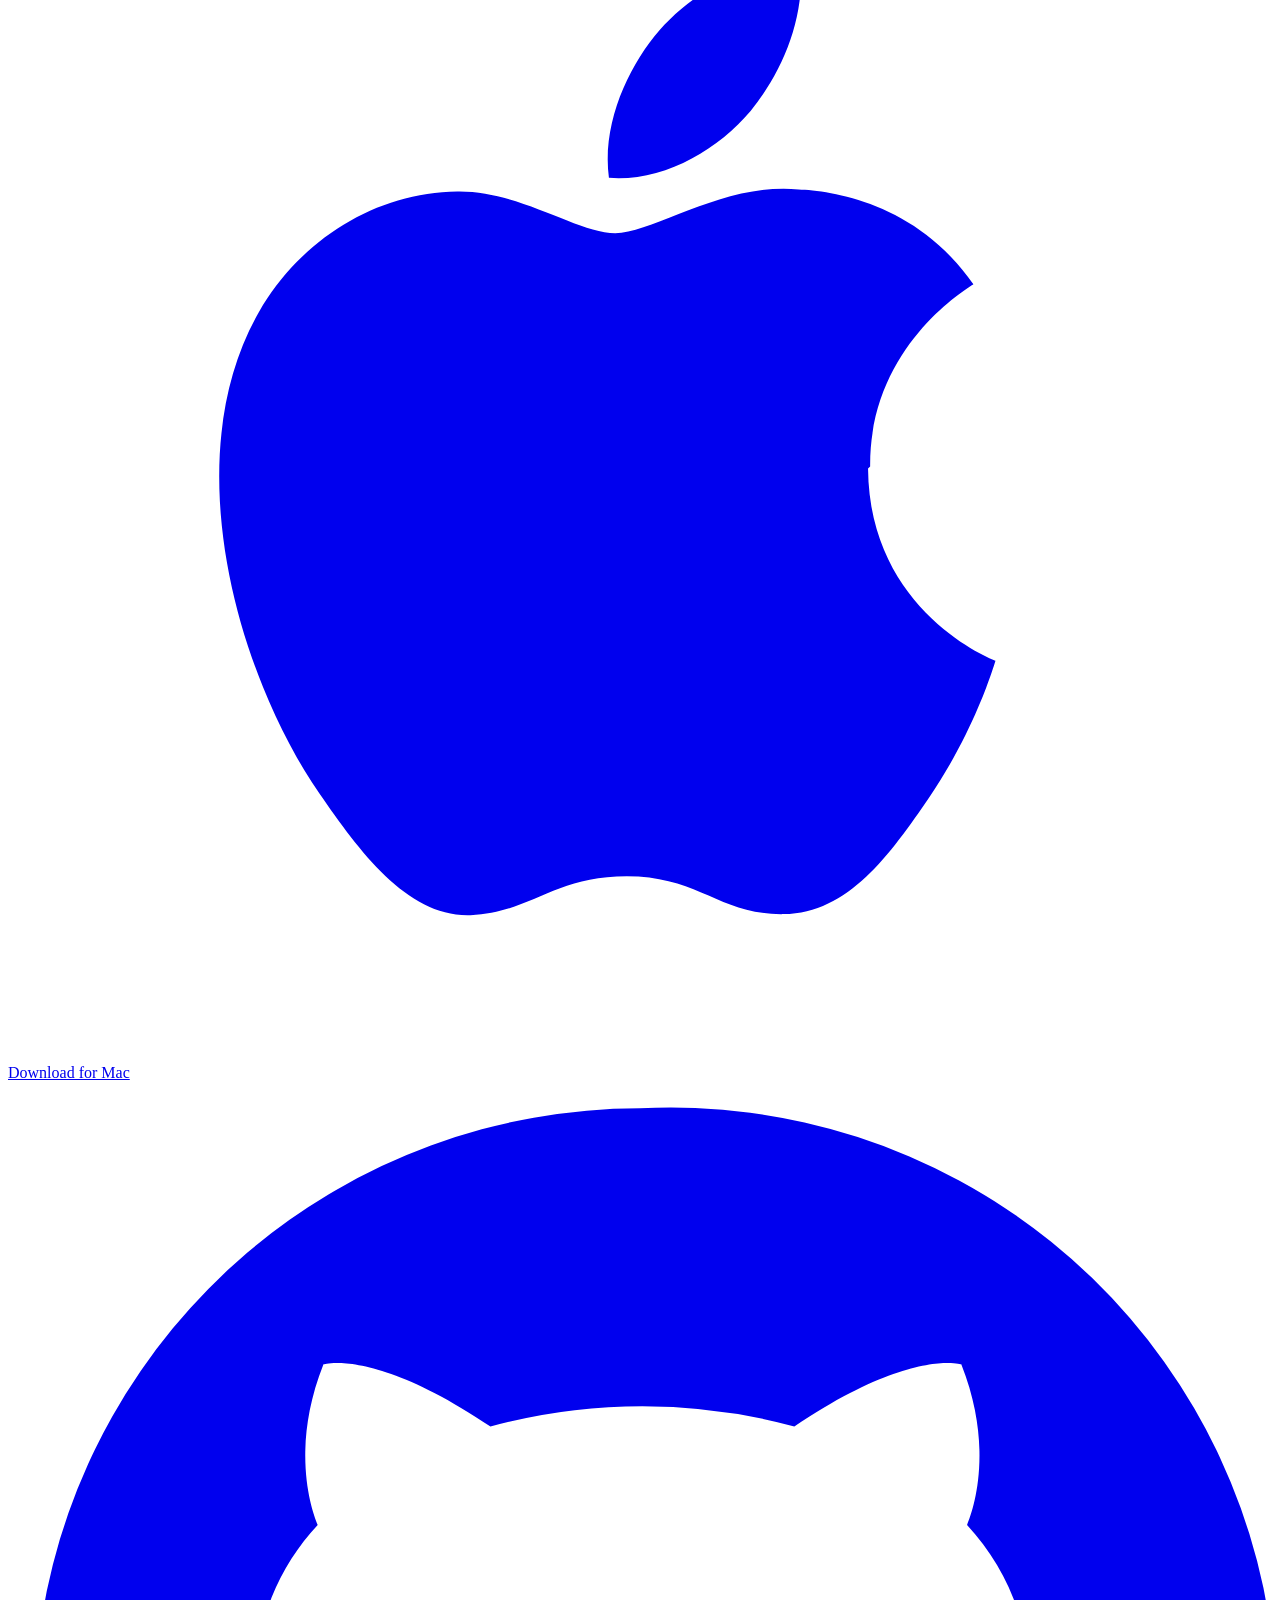
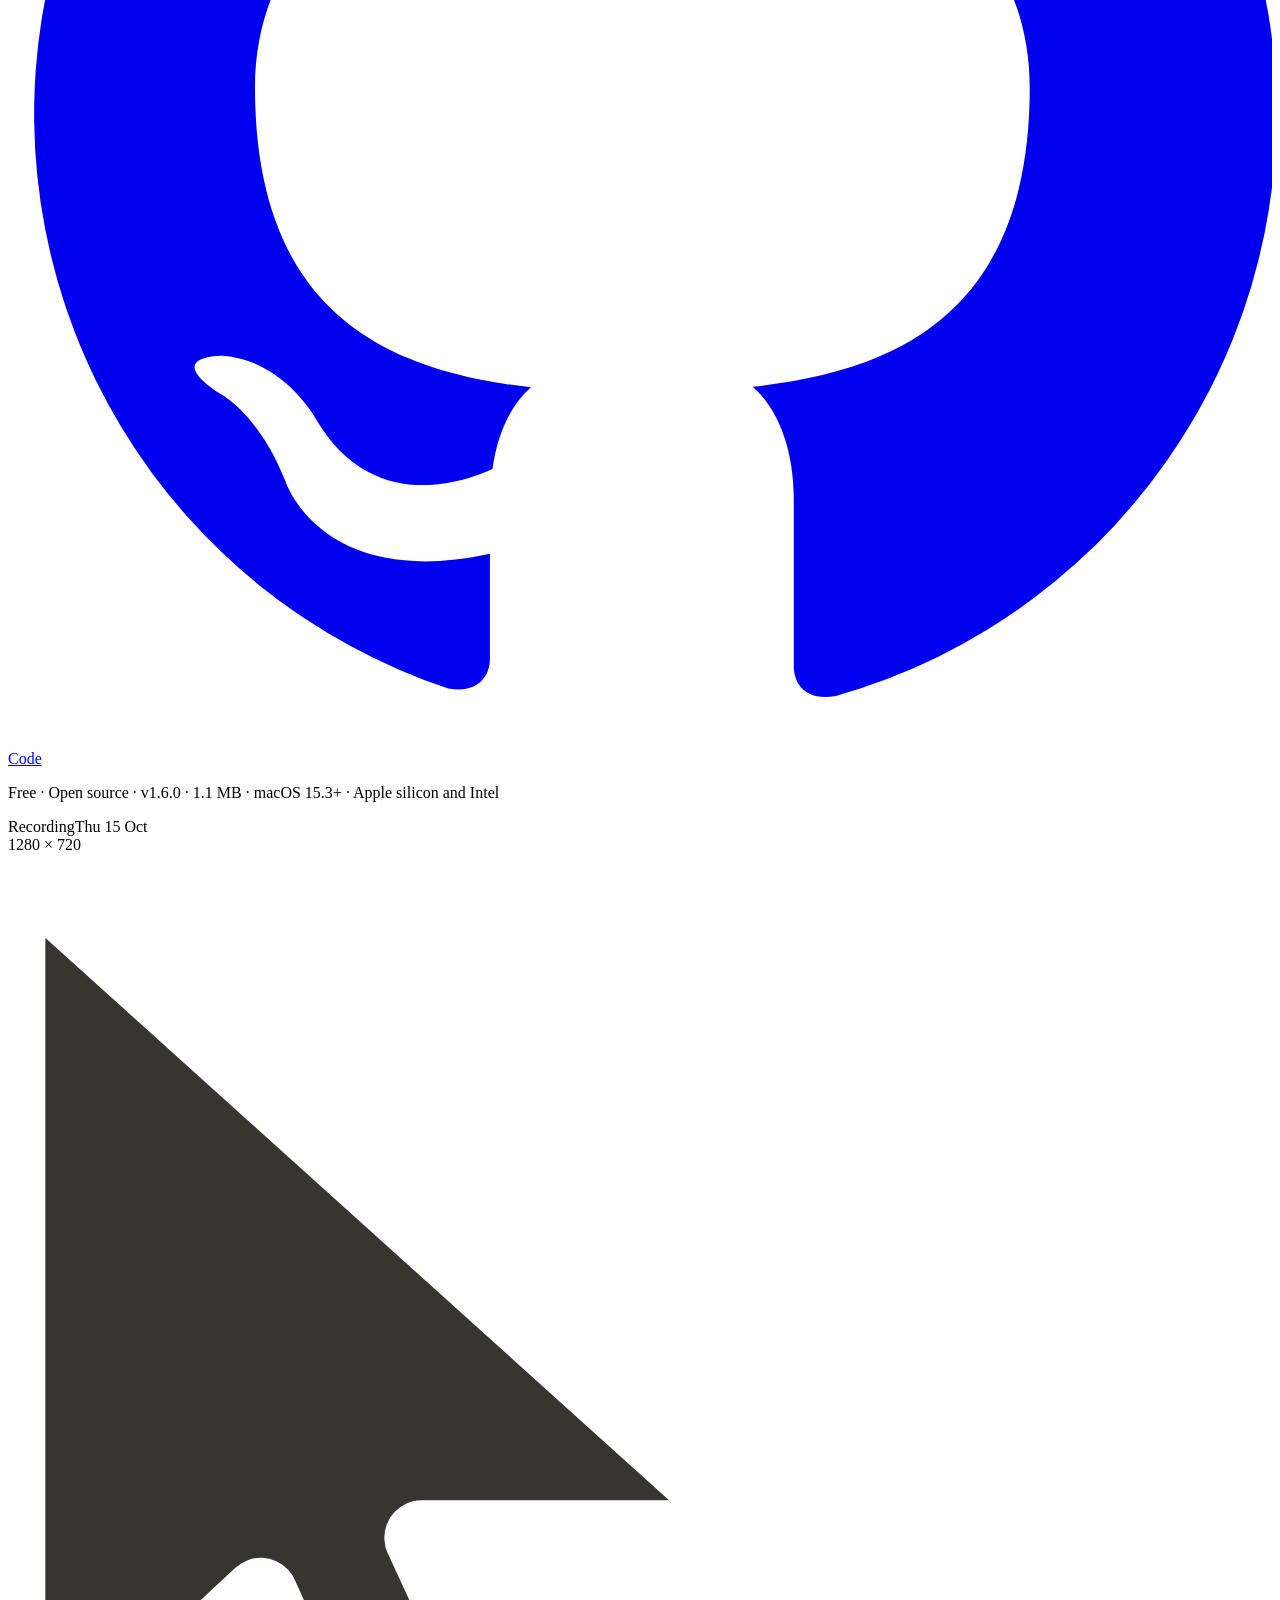
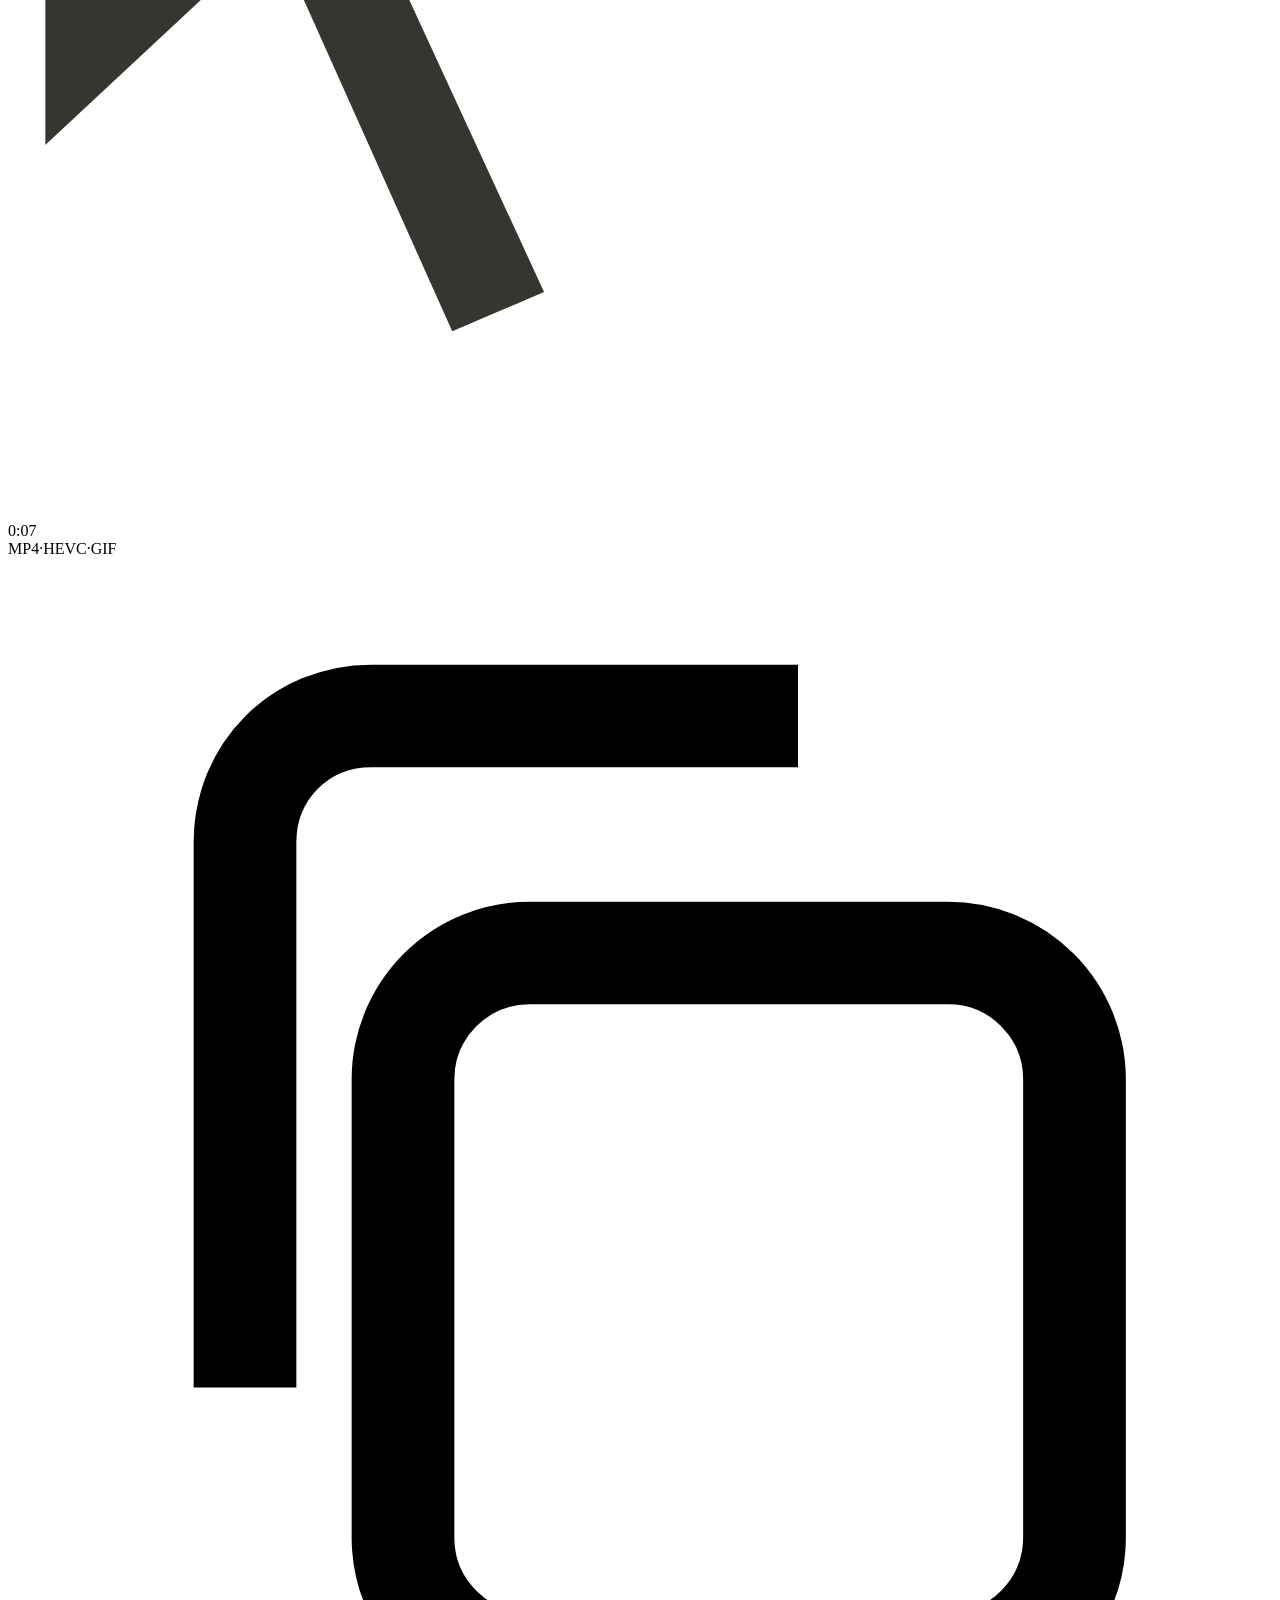
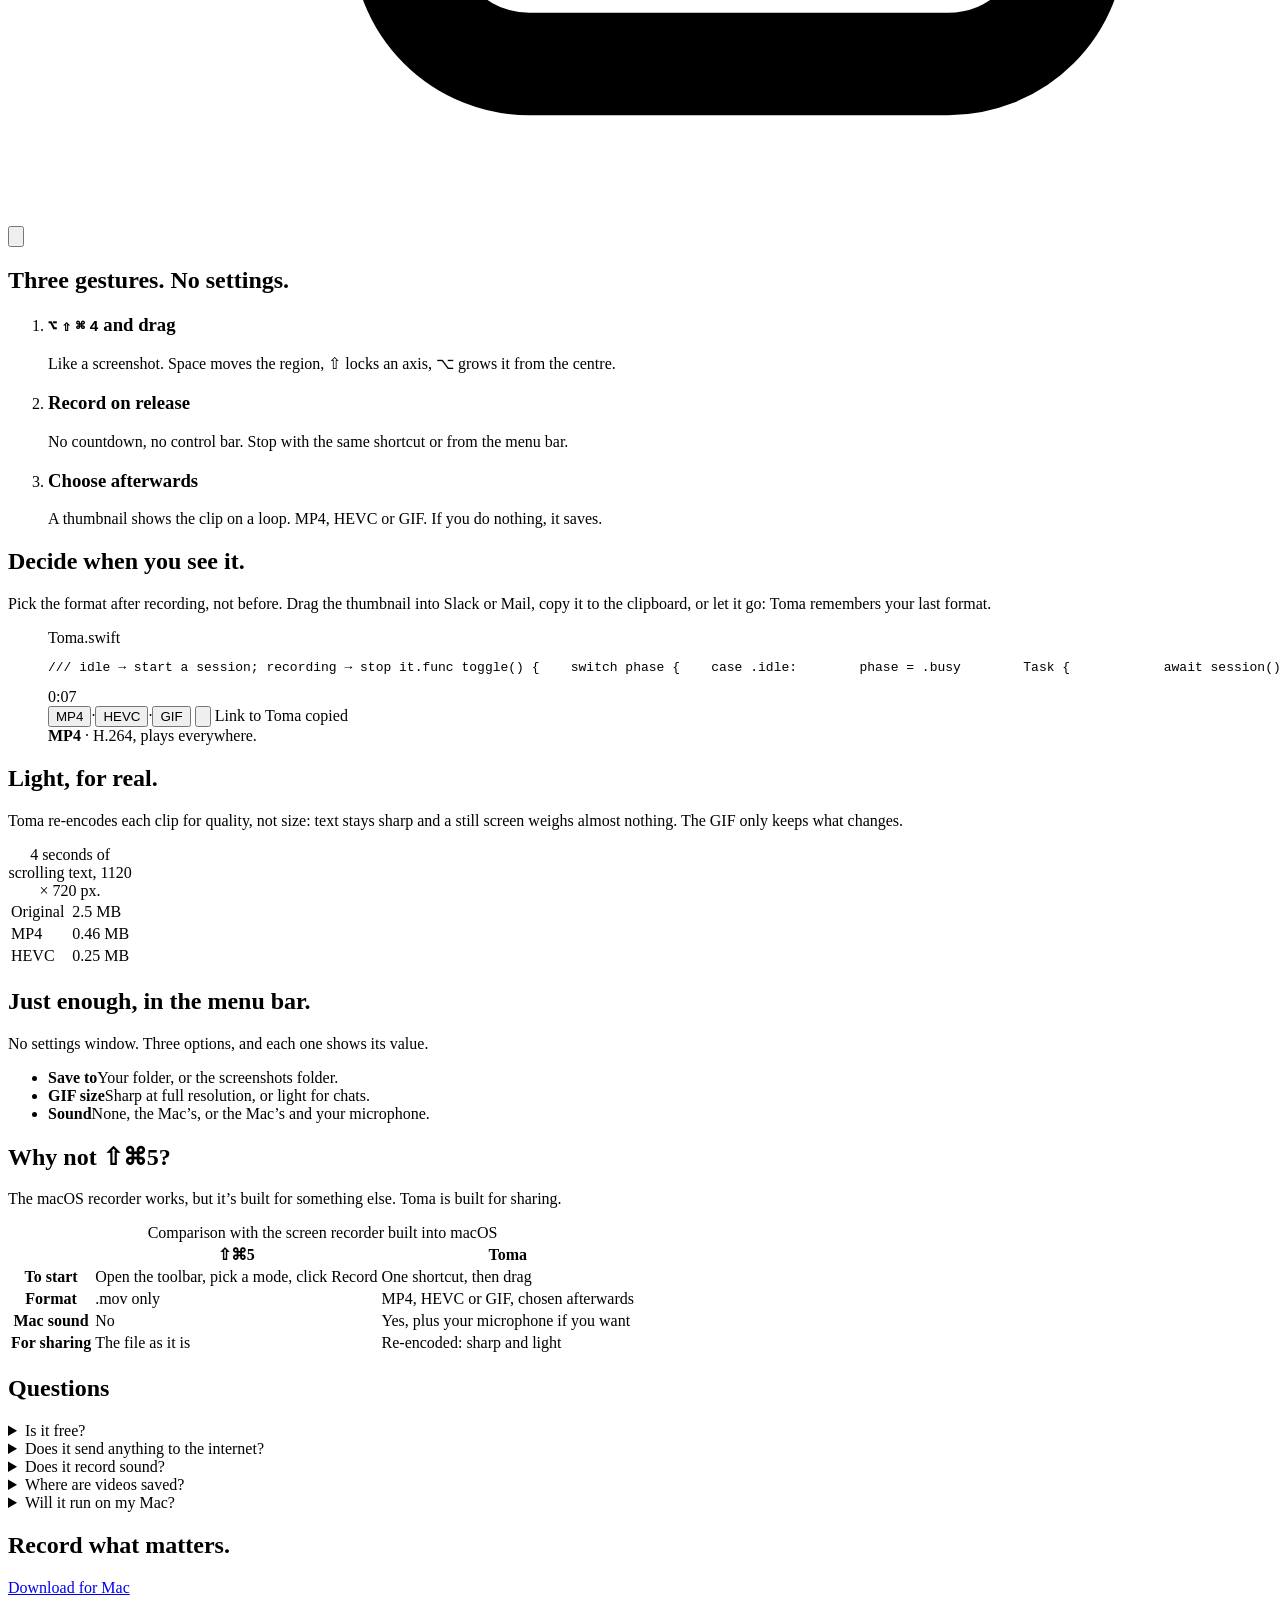
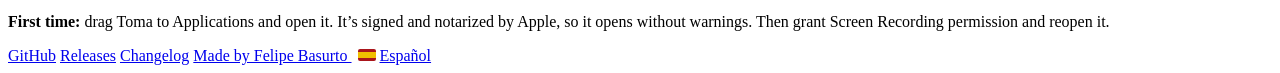
==== commit 2b446d14: "Landing and README: the download is about 1 MB Co-Authored-By: Claude Opus 5.5 <noreply@anthropic.co" ====
--- a/landing/en/index.html
+++ b/landing/en/index.html
@@ -48,7 +48,7 @@
   "applicationCategory": "MultimediaApplication",
   "operatingSystem": "macOS 15.3",
   "softwareVersion": "1.6.0",
-  "fileSize": "0.8 MB",
+  "fileSize": "1.1 MB",
   "downloadUrl": "https://github.com/felipebasurto/toma/releases/latest/download/Toma.dmg",
   "license": "https://opensource.org/licenses/MIT",
  "screenshot": "https://toma.felipebasurto.com/tarjeta.png",
@@ -107,7 +107,7 @@
     "name": "Will it run on my Mac?",
     "acceptedAnswer": {
      "@type": "Answer",
-     "text": "You need macOS 15.3 or later. It’s universal, running on Apple silicon and Intel, and weighs less than 1 MB."
+     "text": "You need macOS 15.3 or later. It’s universal, running on Apple silicon and Intel, and weighs about 1 MB."
     }
    }
   ]
@@ -143,7 +143,7 @@
         <span class="stars" data-stars hidden><span aria-hidden="true">★</span> <span data-count></span><span class="sr"> stars on GitHub</span></span>
       </a>
     </div>
-    <p class="meta">Free · Open source · <span data-version>v1.6.0</span> · <span data-size>0.8 MB</span> · macOS 15.3+ · Apple silicon and Intel</p>
+    <p class="meta">Free · Open source · <span data-version>v1.6.0</span> · <span data-size>1.1 MB</span> · macOS 15.3+ · Apple silicon and Intel</p>
 
     <div class="stage" aria-label="Animation: a region is drawn and recorded, then a thumbnail appears with MP4, HEVC and GIF" role="img">
       <div class="bar"><span class="timer">Recording</span><span>Thu 15 Oct</span></div>
@@ -266,7 +266,7 @@
       </details>
       <details>
         <summary>Will it run on my Mac?</summary>
-        <p>You need macOS 15.3 or later. It’s universal, running on Apple silicon and Intel, and weighs less than 1 MB.</p>
+        <p>You need macOS 15.3 or later. It’s universal, running on Apple silicon and Intel, and weighs about 1 MB.</p>
       </details>
     </div>
   </section>
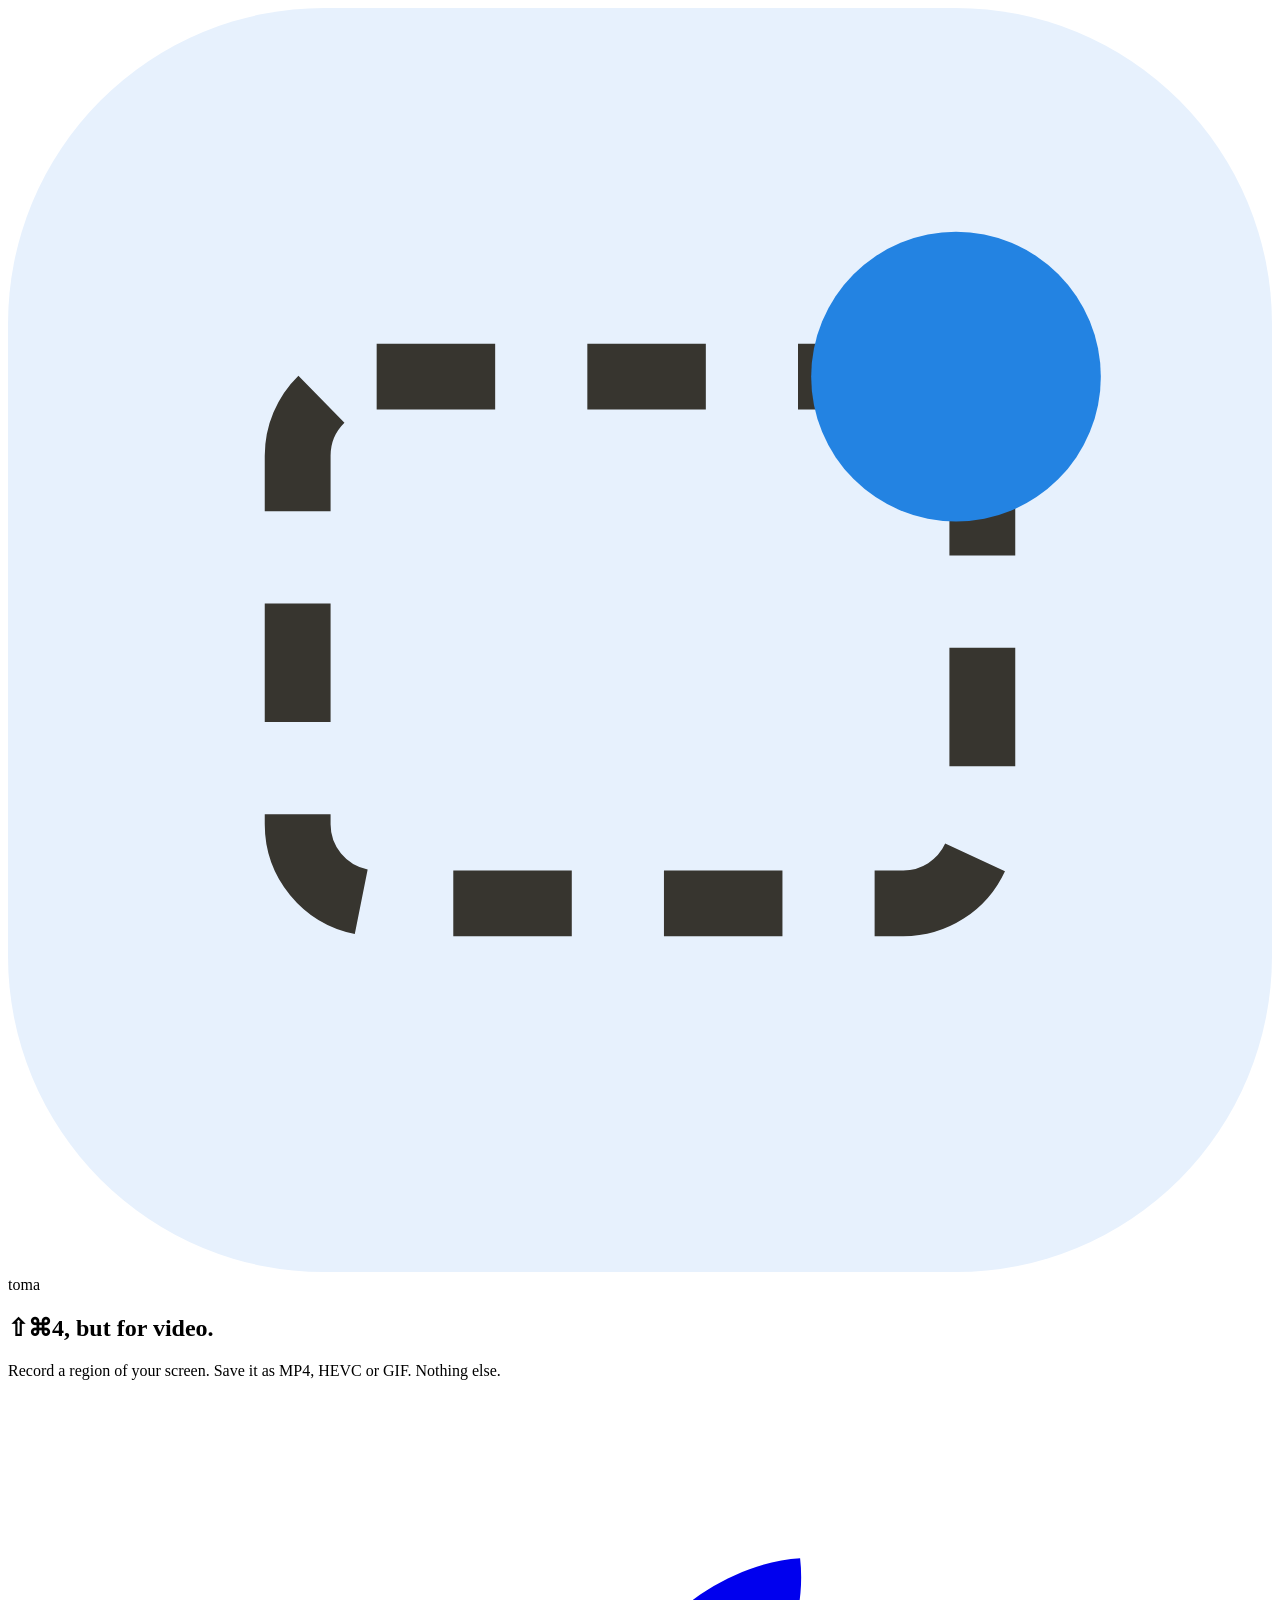
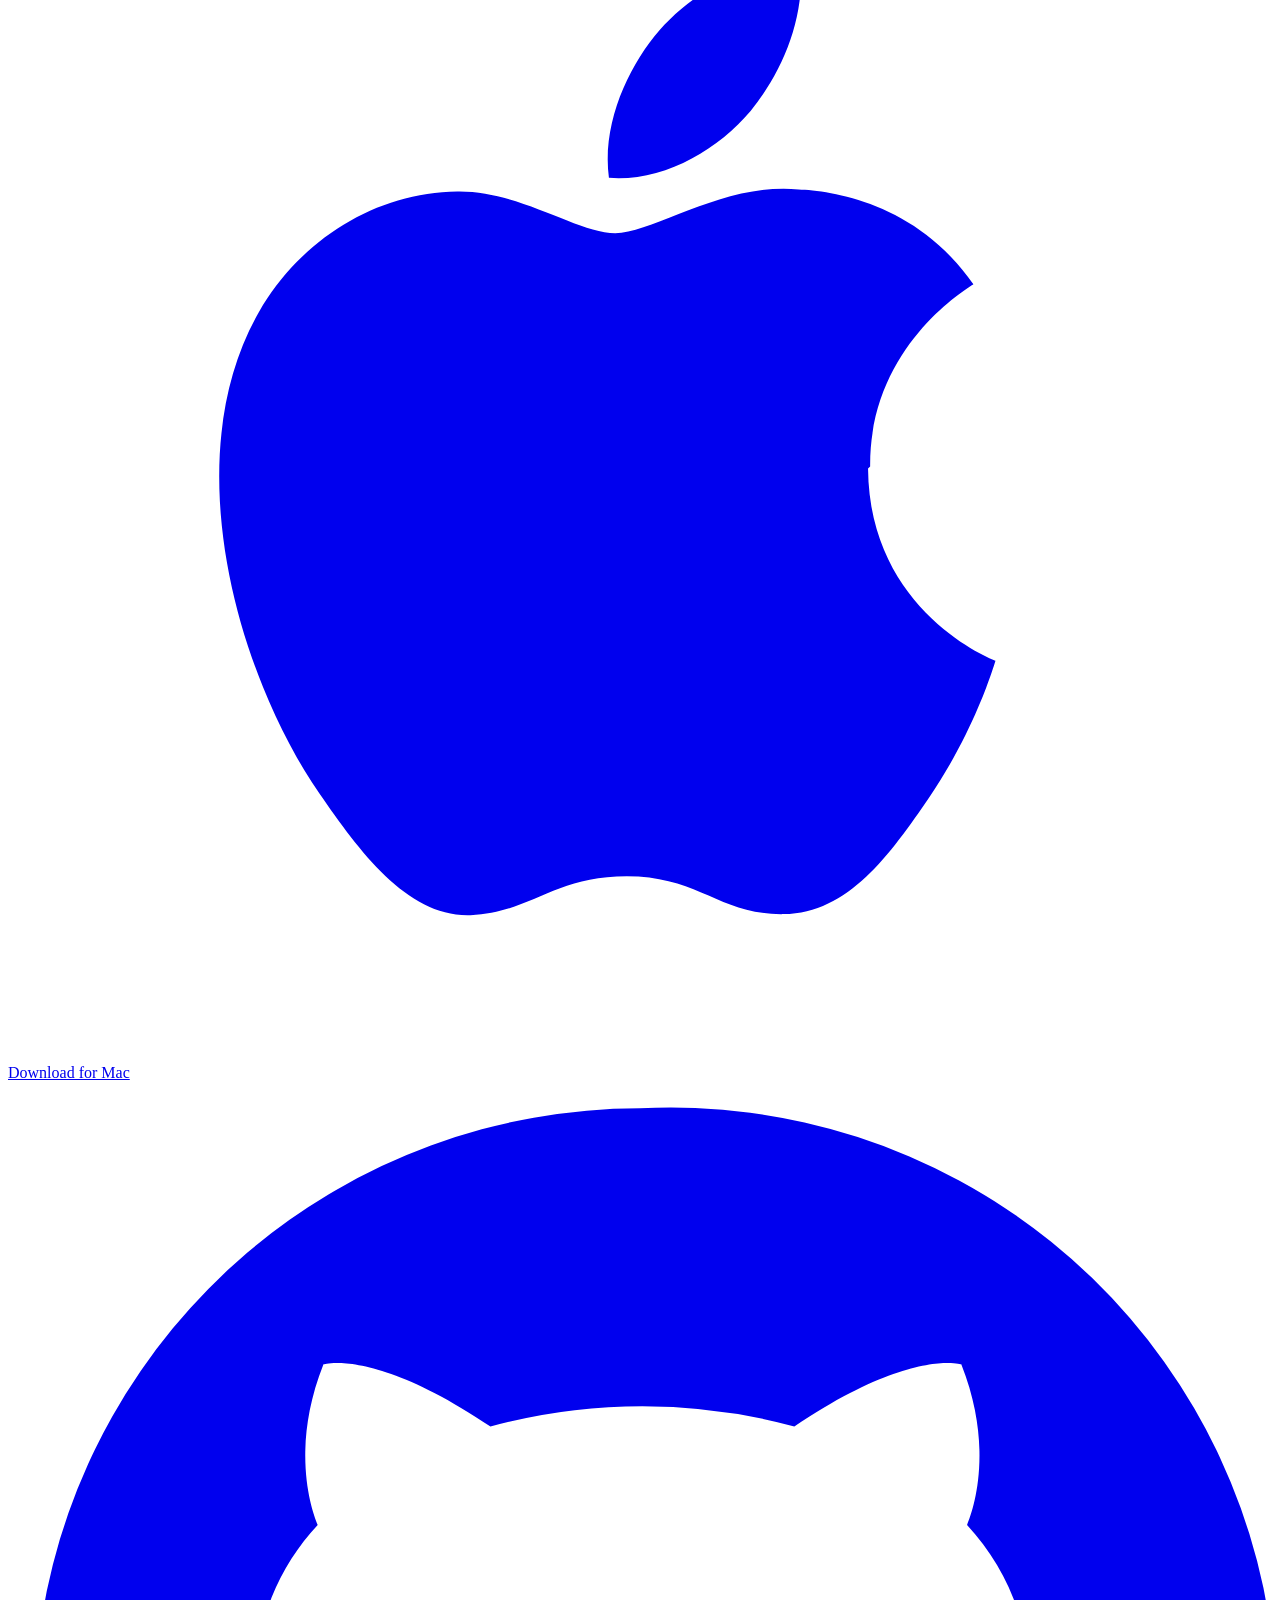
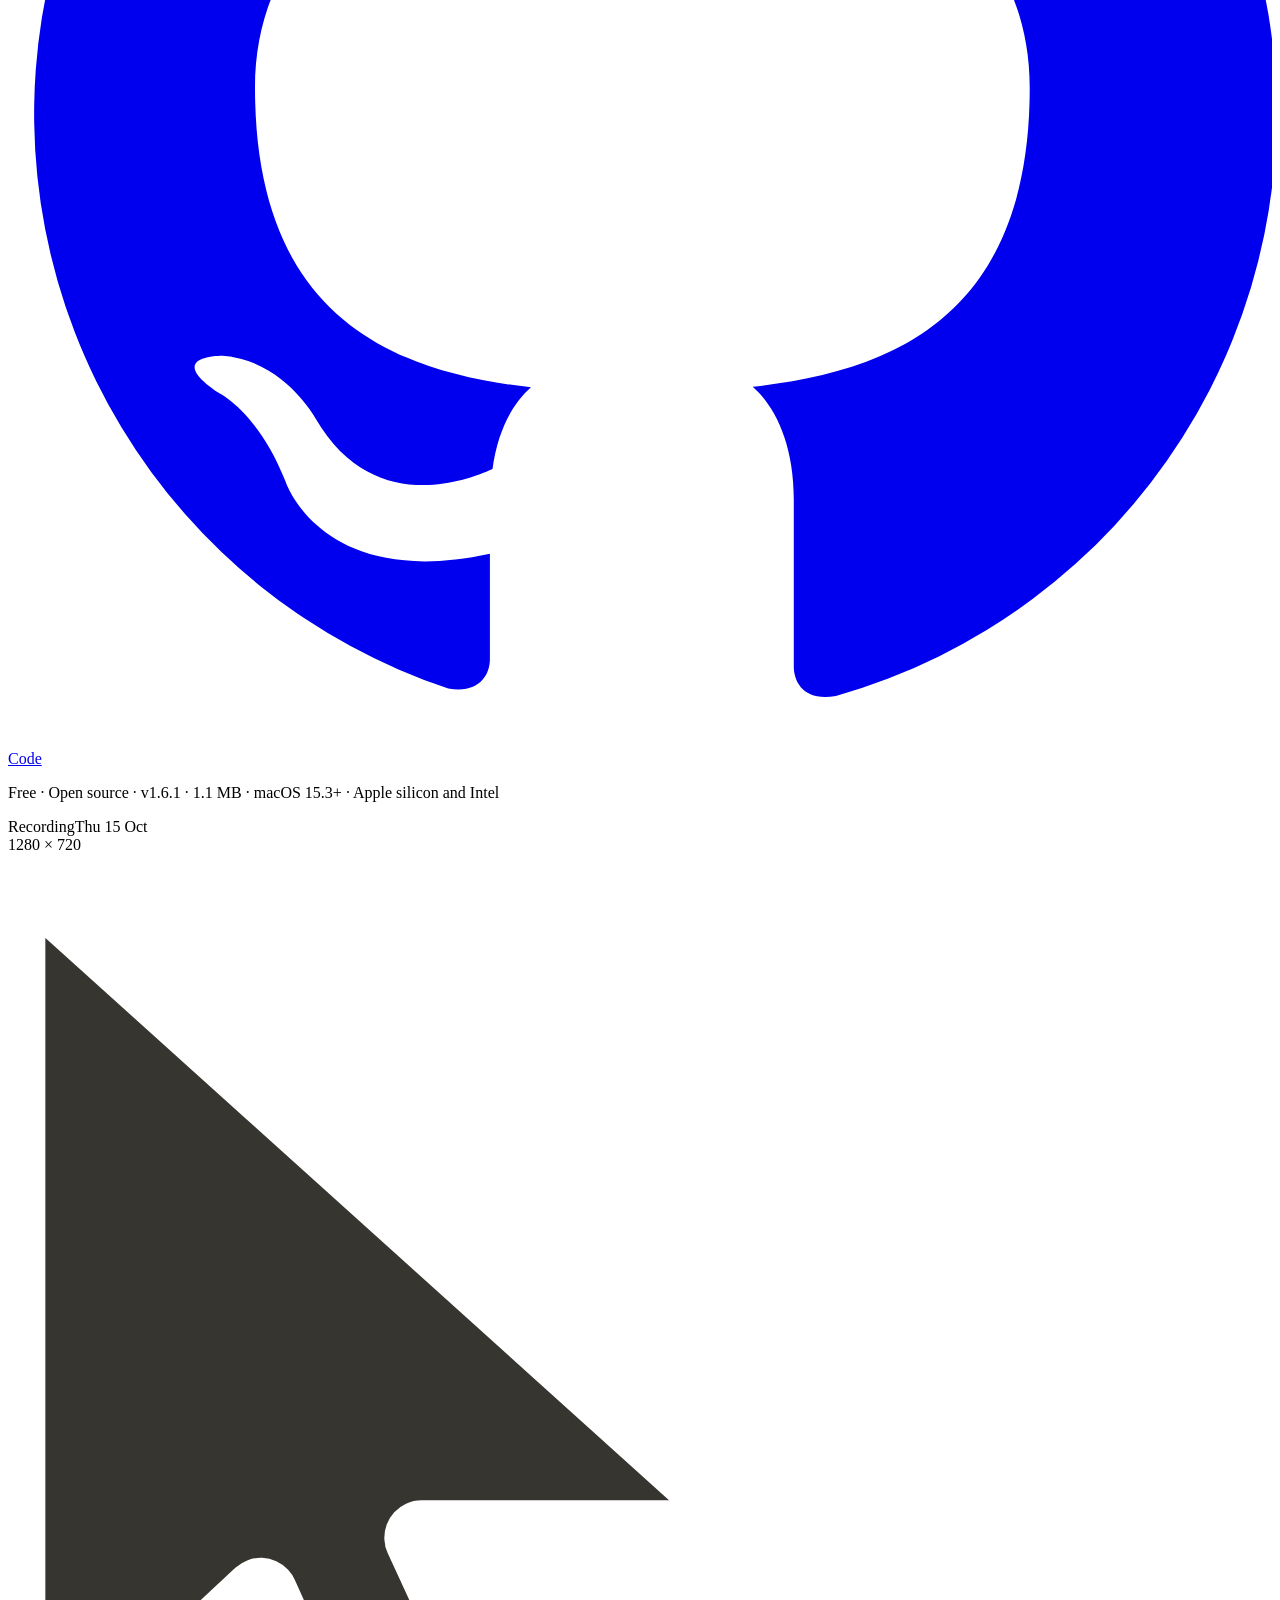
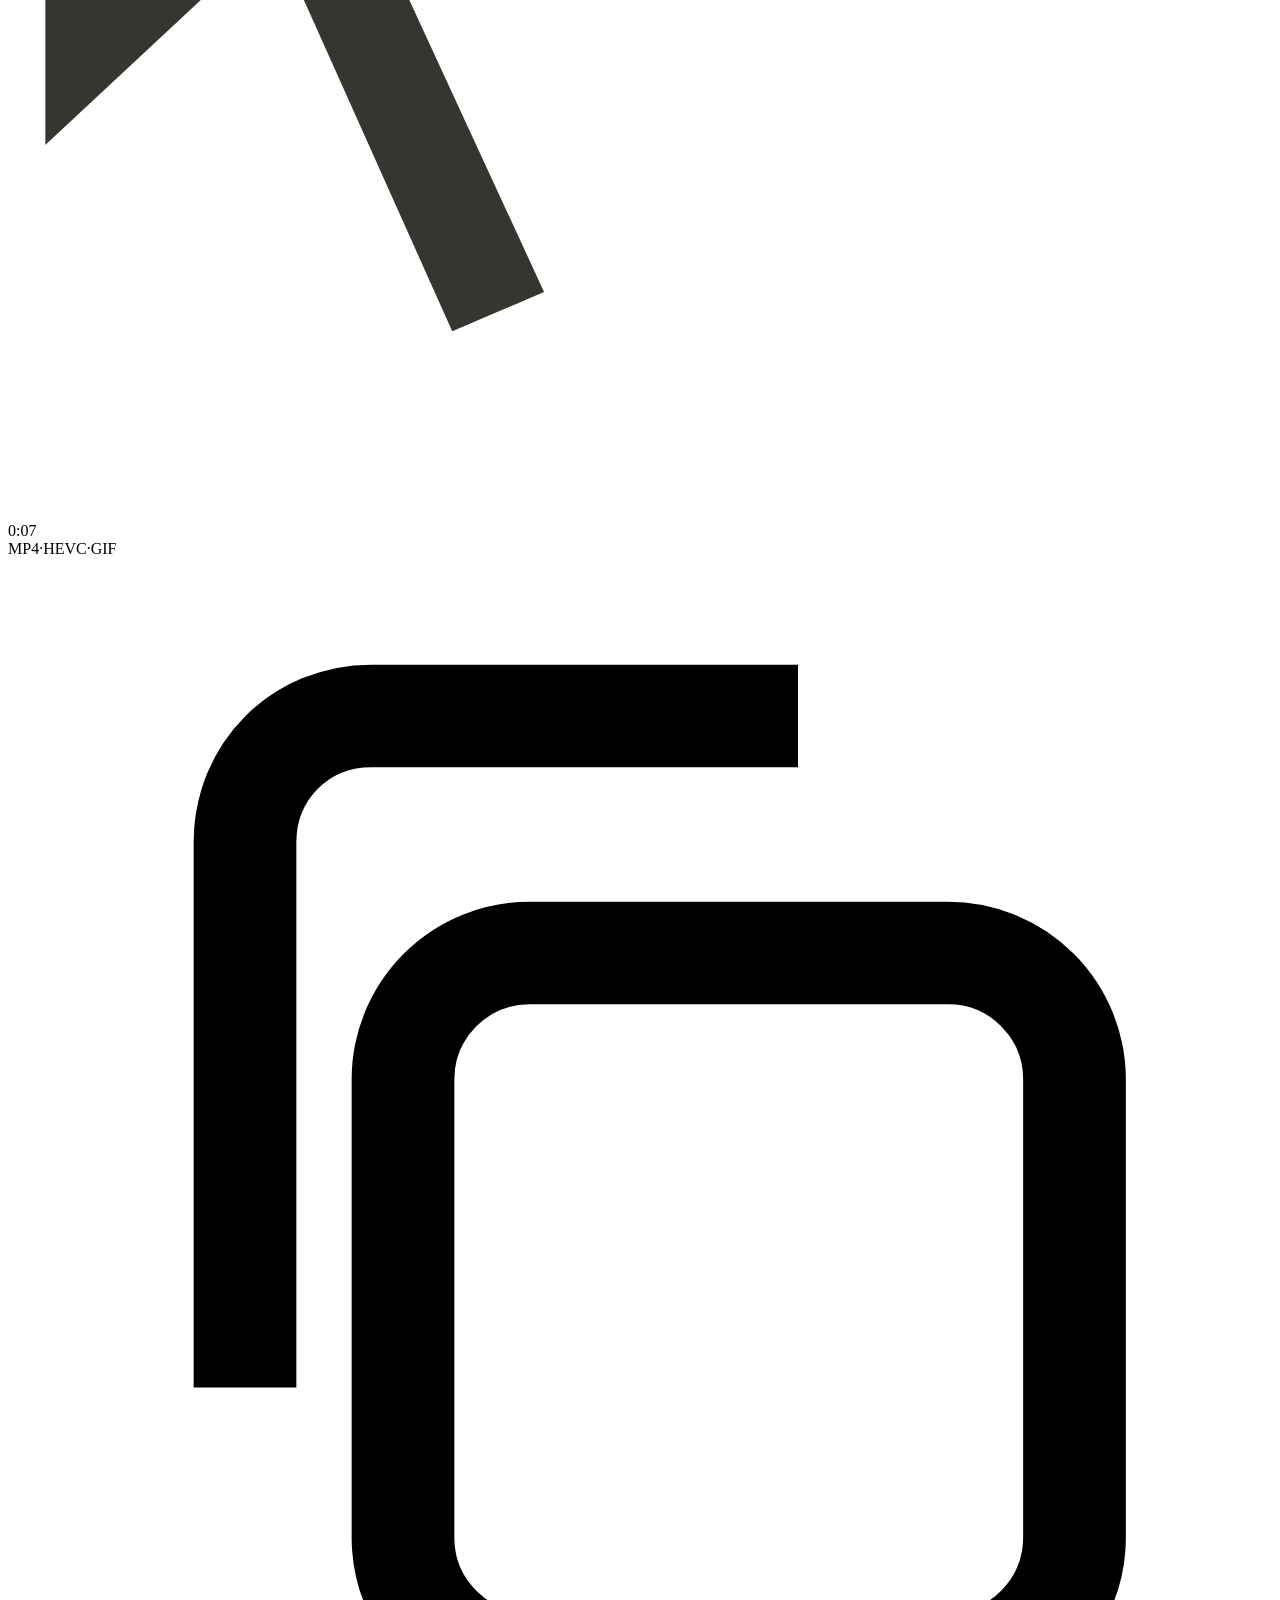
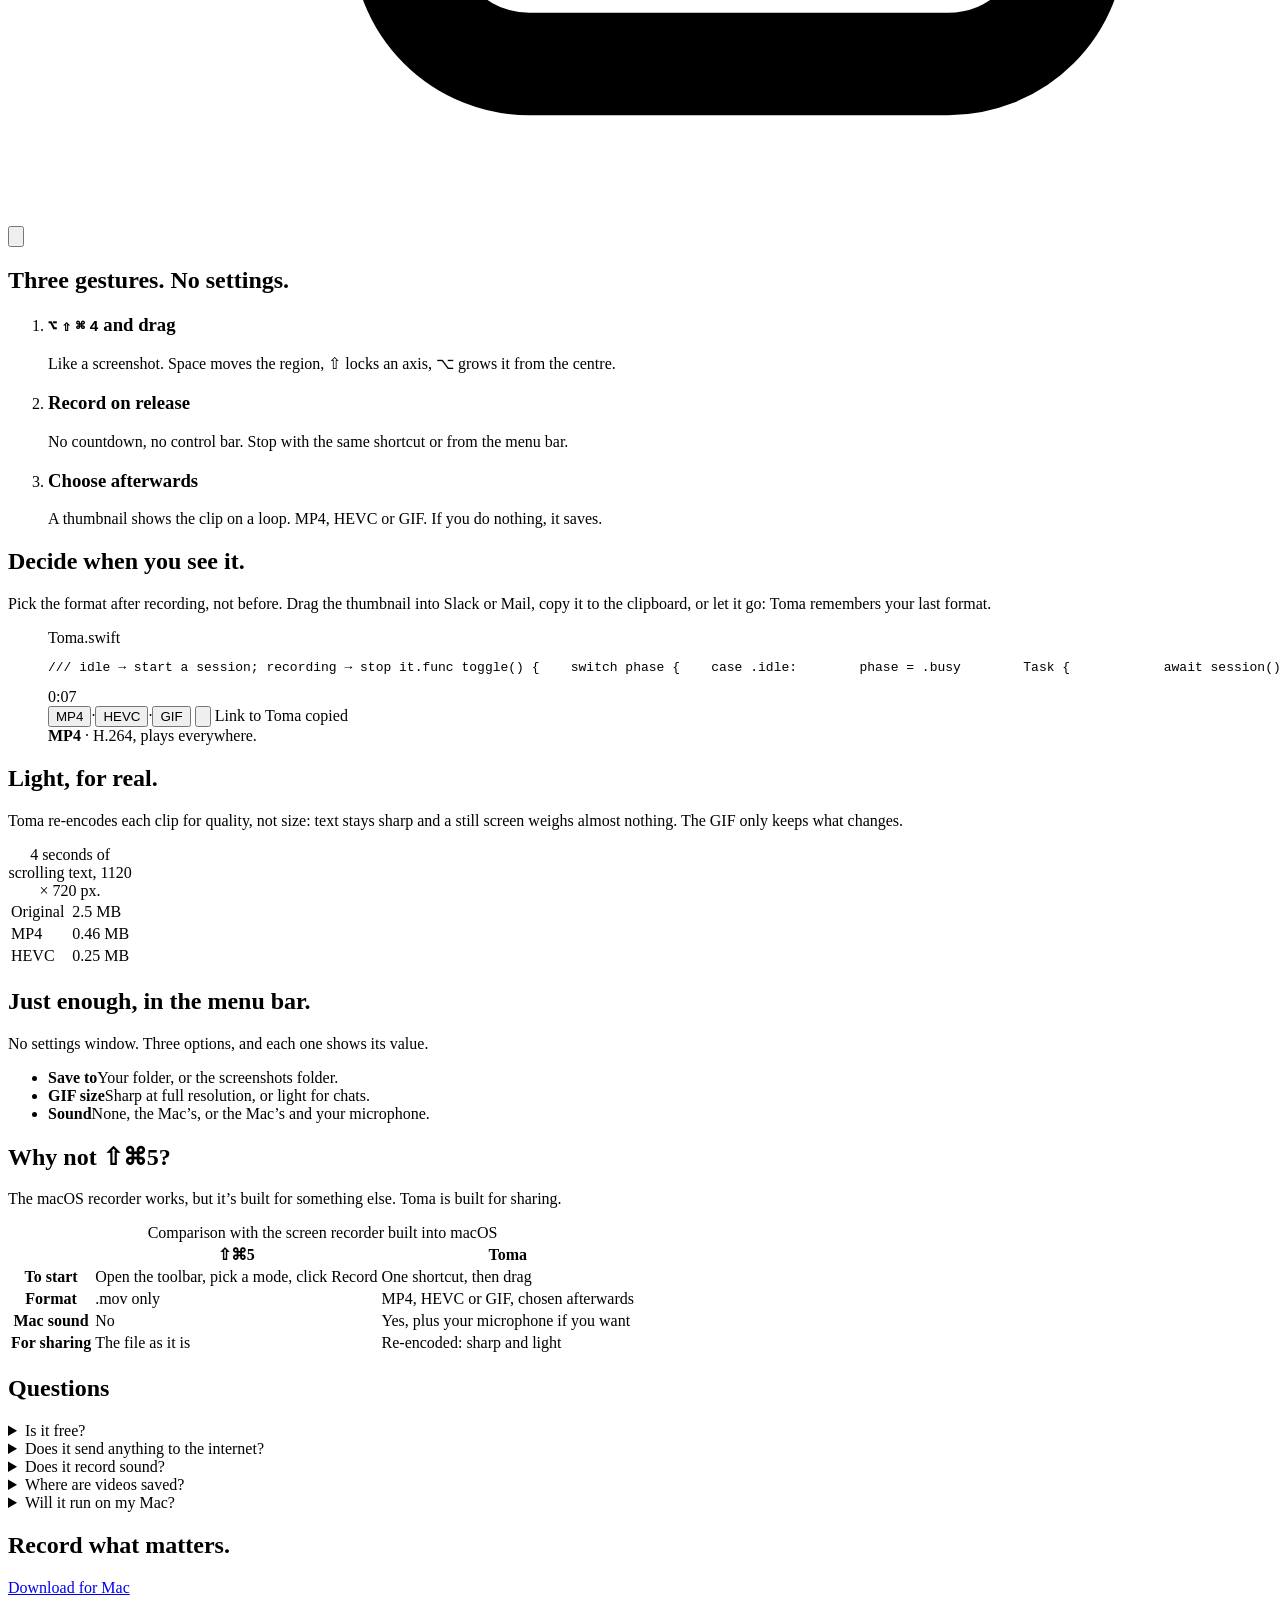
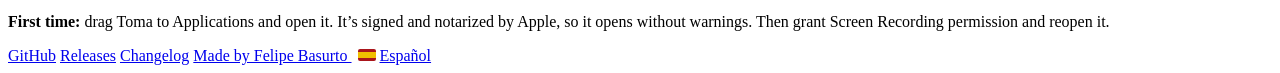
==== commit be6d5953: "Landing: 1.6.1 Co-Authored-By: Claude Opus 5.5 <noreply@anthropic.com>" ====
--- a/landing/en/index.html
+++ b/landing/en/index.html
@@ -47,7 +47,7 @@
   "description": "Record a region of your Mac screen and save it as MP4, HEVC or GIF.",
   "applicationCategory": "MultimediaApplication",
   "operatingSystem": "macOS 15.3",
-  "softwareVersion": "1.6.0",
+  "softwareVersion": "1.6.1",
   "fileSize": "1.1 MB",
   "downloadUrl": "https://github.com/felipebasurto/toma/releases/latest/download/Toma.dmg",
   "license": "https://opensource.org/licenses/MIT",
@@ -143,7 +143,7 @@
         <span class="stars" data-stars hidden><span aria-hidden="true">★</span> <span data-count></span><span class="sr"> stars on GitHub</span></span>
       </a>
     </div>
-    <p class="meta">Free · Open source · <span data-version>v1.6.0</span> · <span data-size>1.1 MB</span> · macOS 15.3+ · Apple silicon and Intel</p>
+    <p class="meta">Free · Open source · <span data-version>v1.6.1</span> · <span data-size>1.1 MB</span> · macOS 15.3+ · Apple silicon and Intel</p>
 
     <div class="stage" aria-label="Animation: a region is drawn and recorded, then a thumbnail appears with MP4, HEVC and GIF" role="img">
       <div class="bar"><span class="timer">Recording</span><span>Thu 15 Oct</span></div>
